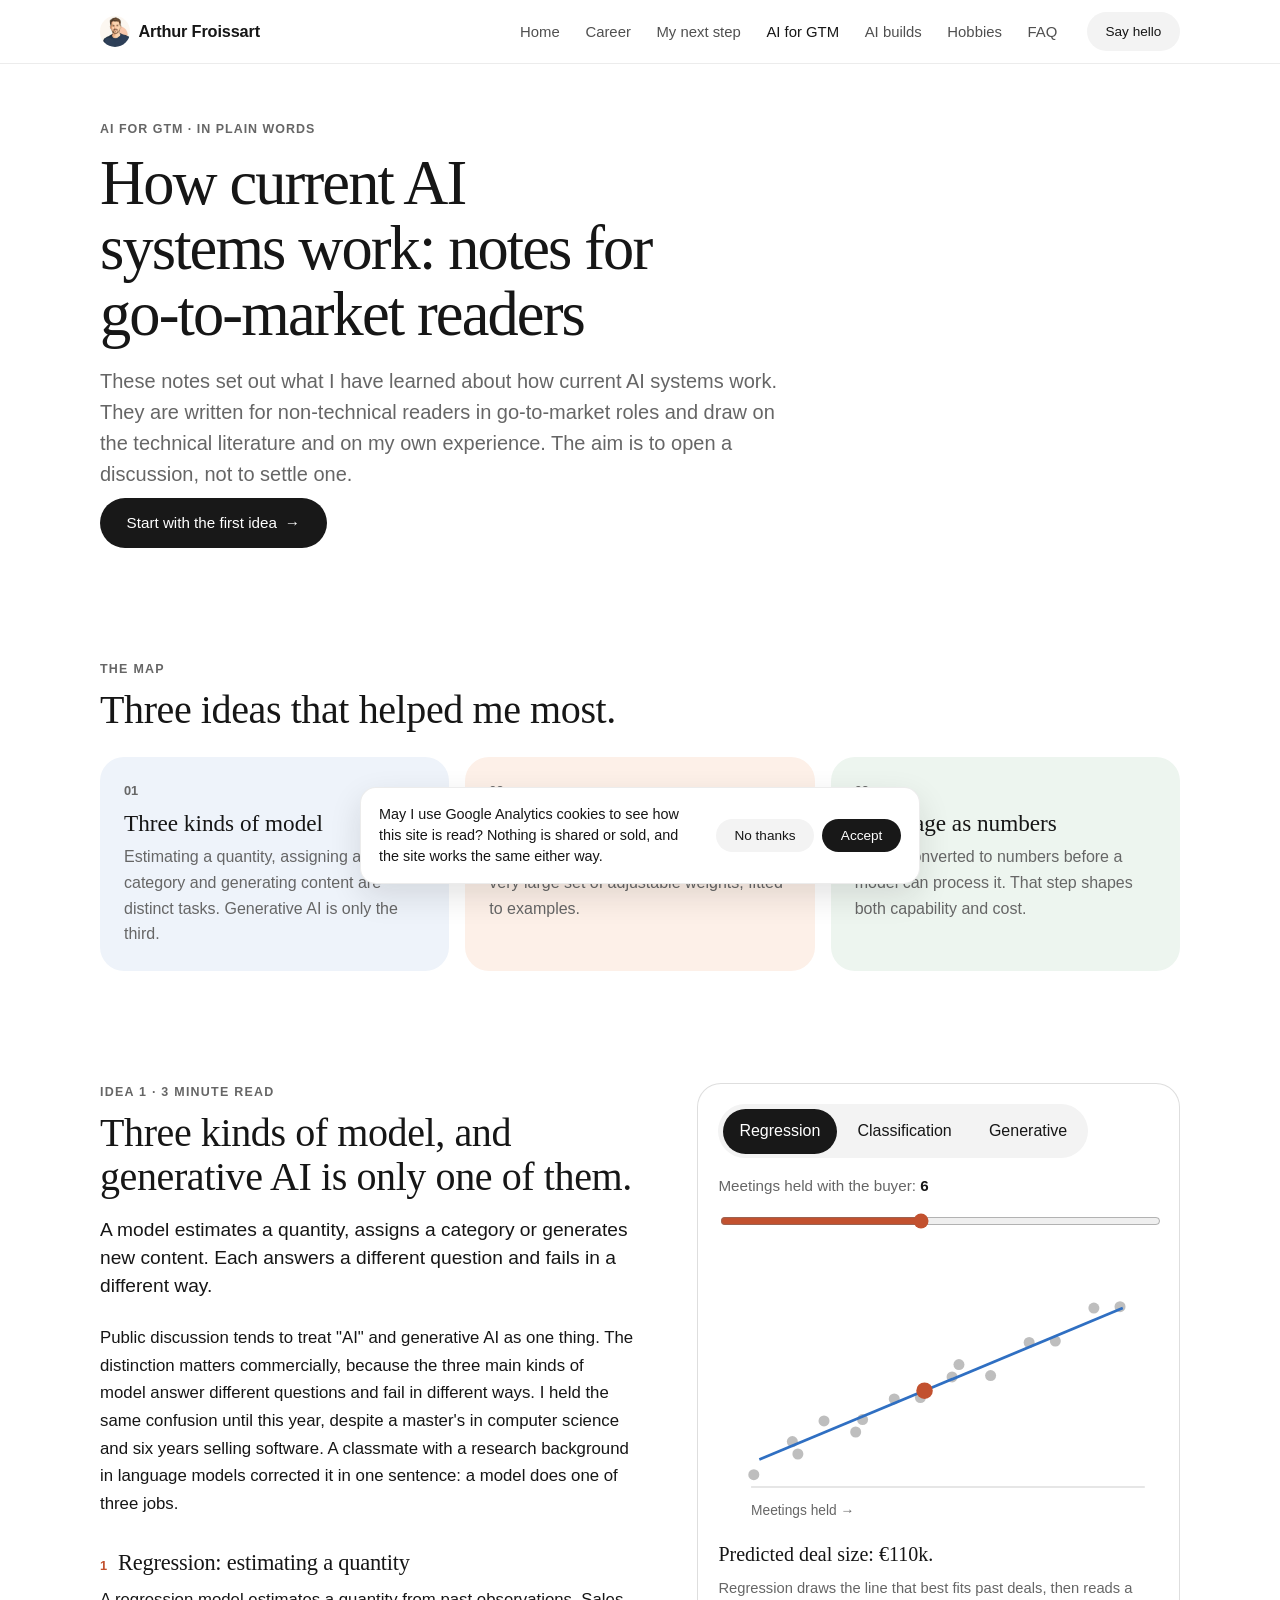
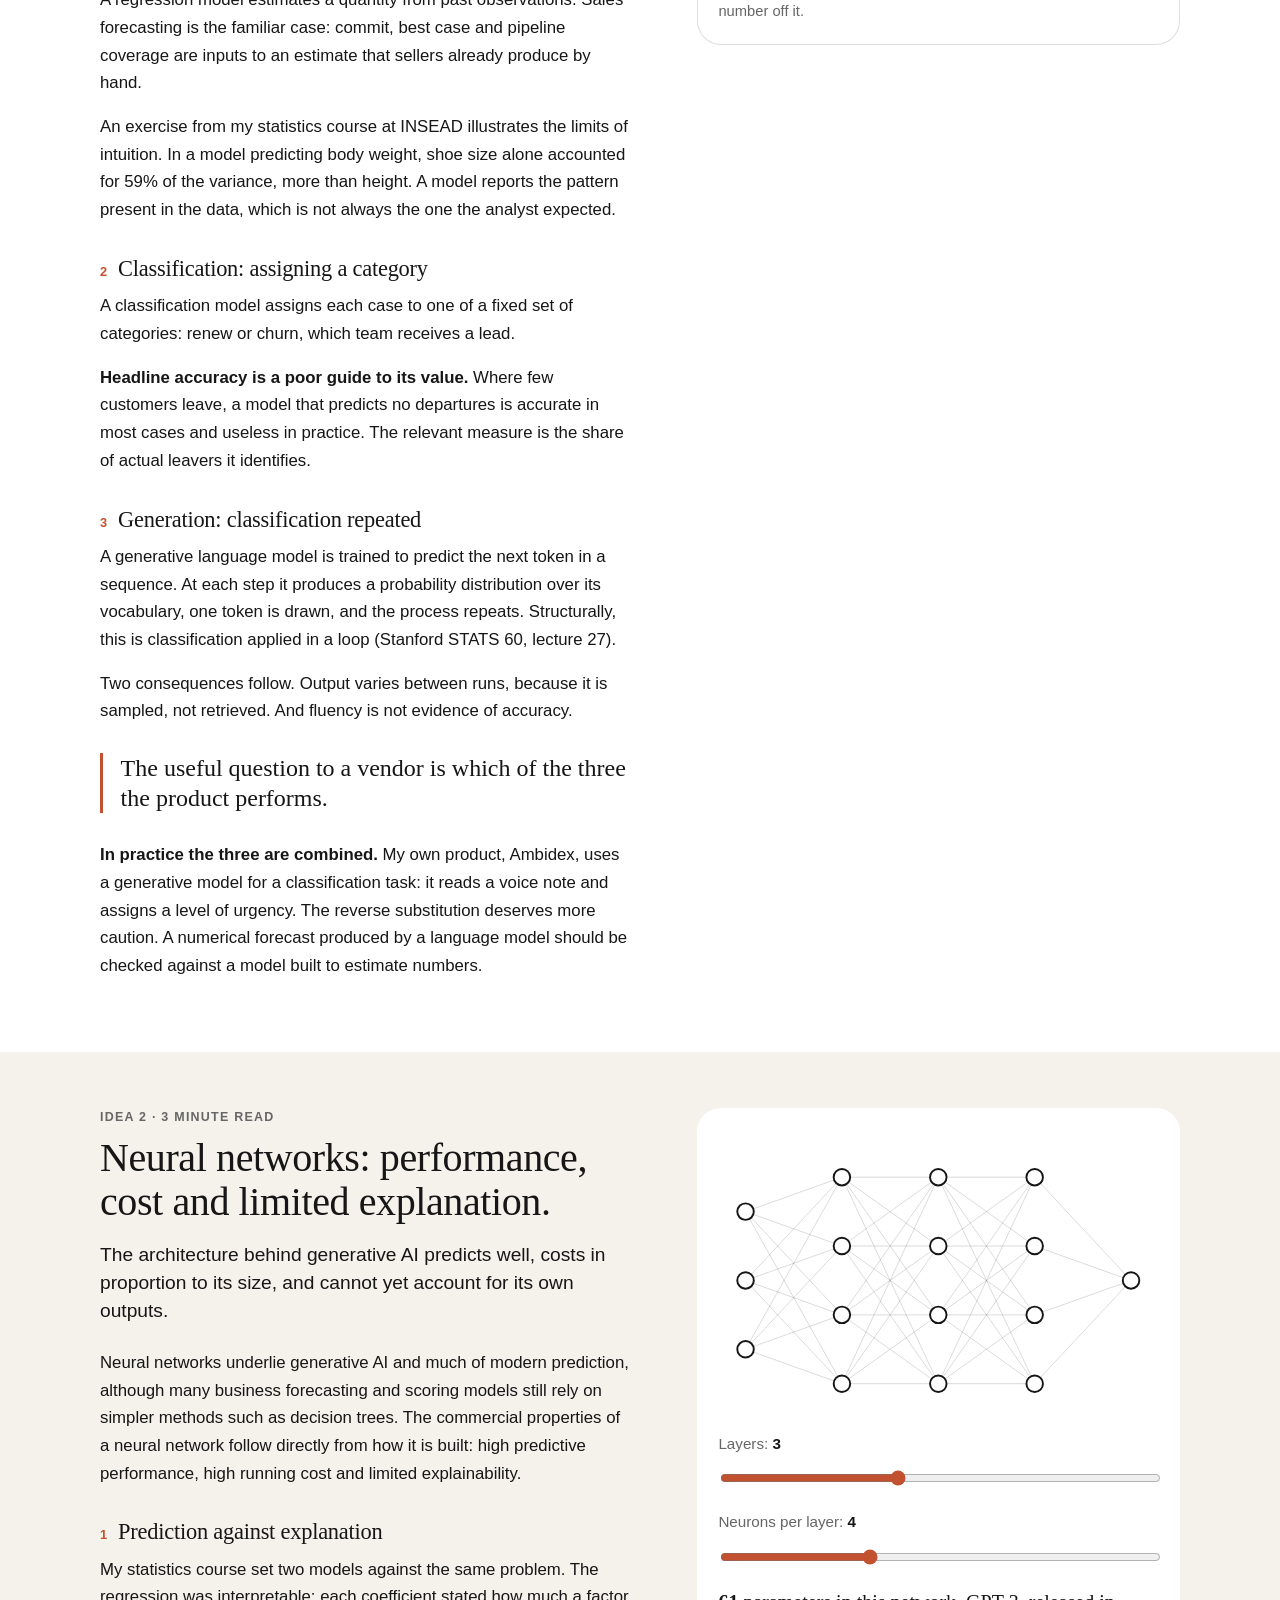
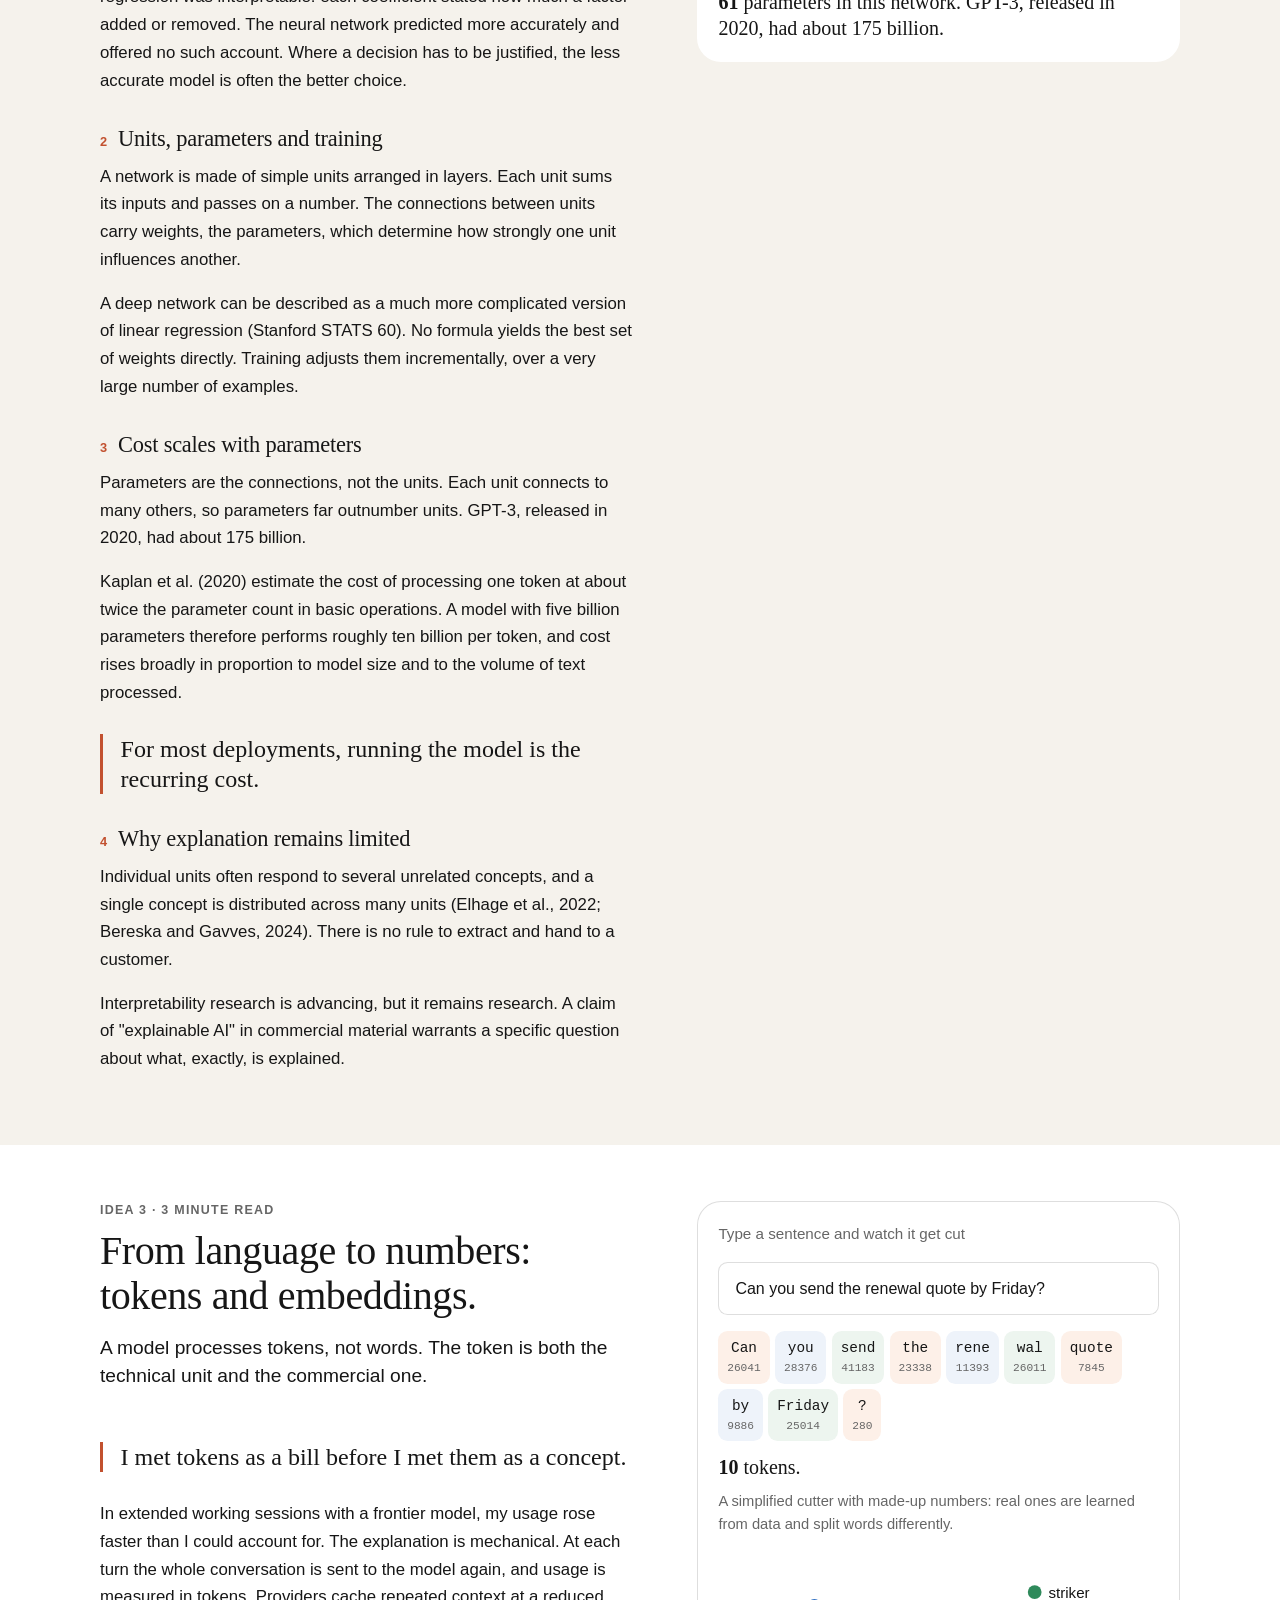
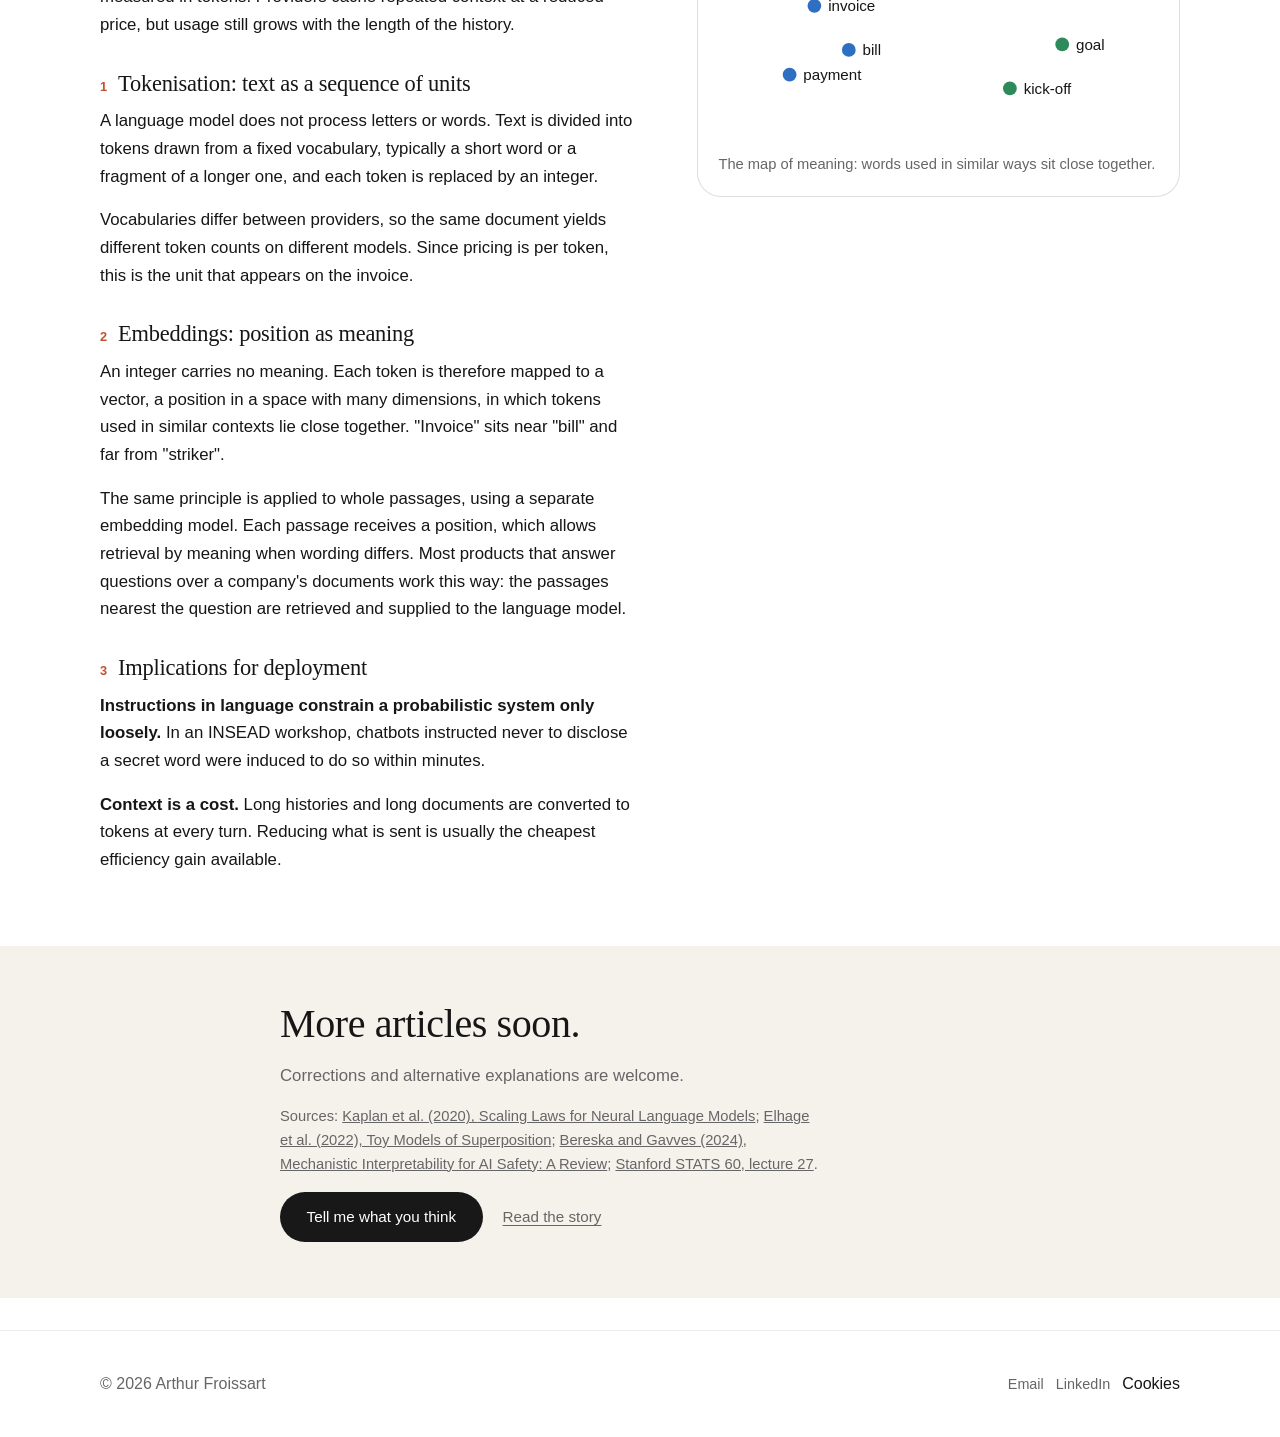
==== ai-for-gtm.html @ 195cf953 "remove Claude mentions, fix Chairman's Club and country figures Co-Authored-By: Claude Opus 5.5 <nor" ====
<!DOCTYPE html>
<html lang="en-GB">
<head>
  <meta charset="UTF-8">
  <meta name="viewport" content="width=device-width, initial-scale=1.0">
  <title>AI for GTM · Arthur Froissart</title>
  <meta name="description" content="My notes on how AI works, in plain words, for non-technical people in go-to-market.">
  <meta property="og:type" content="website">
  <meta property="og:title" content="AI for GTM · Arthur Froissart">
  <meta property="og:description" content="My notes on how AI works, in plain words, for non-technical people in go-to-market.">
  <meta property="og:image" content="https://arthurmf.com/assets/og-card.jpg">
  <meta property="og:image:width" content="1200">
  <meta property="og:image:height" content="630">
  <meta name="twitter:card" content="summary_large_image">
  <link rel="icon" href="data:image/svg+xml,%3Csvg xmlns='http://www.w3.org/2000/svg' viewBox='0 0 64 64'%3E%3Crect width='64' height='64' rx='16' fill='%23181818'/%3E%3Ctext x='32' y='42' font-family='Georgia,serif' font-size='30' fill='%23fff' text-anchor='middle'%3EA%3C/text%3E%3C/svg%3E">
  <link rel="stylesheet" href="style.css">
  <link rel="stylesheet" href="gtm.css">
  <script>document.documentElement.classList.add("js");</script>
</head>
<body>
  <a class="skip-link" href="#main">Skip to content</a>

  <header class="site-header">
    <div class="site-header__inner">
      <a class="site-header__brand" href="index.html">
        <img src="assets/illustrations/avatar.jpg" alt="">
        Arthur Froissart
      </a>

      <button class="nav-toggle" data-nav-toggle aria-expanded="false" aria-controls="site-nav">
        <span class="nav-toggle__bar"></span>
        <span class="visually-hidden">Menu</span>
      </button>

      <nav class="site-nav" id="site-nav" data-site-nav aria-label="Primary">
        <ul class="site-nav__list">
          <li><a class="site-nav__link" href="index.html">Home</a></li>
          <li><a class="site-nav__link" href="career.html">Career</a></li>
          <li><a class="site-nav__link" href="my-next-step.html">My next step</a></li>
          <li><a class="site-nav__link is-active" href="ai-for-gtm.html" aria-current="page">AI for GTM</a></li>
          <li><a class="site-nav__link" href="builds.html">AI builds</a></li>
          <li><a class="site-nav__link" href="outside.html">Hobbies</a></li>
          <li><a class="site-nav__link" href="faq.html">FAQ</a></li>
          <li><a class="btn btn--secondary btn--sm site-nav__cta" href="mailto:arthurmf.amf@gmail.com">Say hello</a></li>
        </ul>
      </nav>
    </div>
  </header>

  <main id="main" class="gtm">
    <section class="section gtm-hero">
      <div class="container">
        <span class="eyebrow">AI for GTM · in plain words</span>
        <h1 class="page-title">How current AI systems work: notes for go-to-market readers</h1>
        <p class="career-intro__lede reveal">These notes set out what I have learned about how current AI systems work. They are written for non-technical readers in go-to-market roles and draw on the technical literature and on my own experience. The aim is to open a discussion, not to settle one.</p>
        <div class="hero__cta-row">
          <a href="#models" class="btn btn--primary">Start with the first idea <span class="arrow" aria-hidden="true">→</span></a>
        </div>
      </div>
    </section>

    <section class="section">
      <div class="container">
        <p class="gtm-kicker reveal">The map</p>
        <h2 class="gtm-h2 reveal">Three ideas that helped me most.</h2>
        <div class="gtm-cards">
          <a class="gtm-card reveal" href="#models" style="--tint: var(--tint-blue)"><span class="gtm-card__n">01</span><span class="gtm-card__t">Three kinds of model</span><span class="gtm-card__d">Estimating a quantity, assigning a category and generating content are distinct tasks. Generative AI is only the third.</span></a>
          <a class="gtm-card reveal" href="#networks" style="--tint: var(--tint-peach); --d: 0.1s"><span class="gtm-card__n">02</span><span class="gtm-card__t">Neural networks</span><span class="gtm-card__d">The architecture behind generative AI: a very large set of adjustable weights, fitted to examples.</span></a>
          <a class="gtm-card reveal" href="#language" style="--tint: var(--tint-green); --d: 0.2s"><span class="gtm-card__n">03</span><span class="gtm-card__t">Language as numbers</span><span class="gtm-card__d">Text is converted to numbers before a model can process it. That step shapes both capability and cost.</span></a>
        </div>
      </div>
    </section>

    <section class="section" id="models">
      <div class="container gtm-art">
        <header class="gtm-art__head">
          <p class="gtm-kicker reveal">Idea 1 · 3 minute read</p>
          <h2 class="gtm-h2 reveal">Three kinds of model, and generative AI is only one of them.</h2>
          <p class="gtm-take reveal">A model estimates a quantity, assigns a category or generates new content. Each answers a different question and fails in a different way.</p>
        </header>
        <div class="gtm-demo reveal">
          <div class="gtm-toggle" role="tablist" aria-label="Kind of model" data-models>
            <button type="button" role="tab" aria-selected="true" data-model="num">Regression</button>
            <button type="button" role="tab" aria-selected="false" data-model="sort">Classification</button>
            <button type="button" role="tab" aria-selected="false" data-model="gen">Generative</button>
          </div>
          <label class="gtm-slider"><span>Meetings held with the buyer: <strong data-meet-out>6</strong></span><input type="range" min="1" max="12" value="6" data-meet></label>
          <svg class="gtm-chart" viewBox="0 0 320 200" role="img" aria-label="Chart of meetings held against deal outcome" data-chart></svg>
          <p class="gtm-answer" data-model-answer aria-live="polite"></p>
          <p class="gtm-p gtm-note" data-model-note aria-live="polite"></p>
        </div>
        <div class="gtm-art__body">
          <p>Public discussion tends to treat "AI" and generative AI as one thing. The distinction matters commercially, because the three main kinds of model answer different questions and fail in different ways. I held the same confusion until this year, despite a master's in computer science and six years selling software. A classmate with a research background in language models corrected it in one sentence: a model does one of three jobs.</p>
          <h3><span>1</span> Regression: estimating a quantity</h3>
          <p>A regression model estimates a quantity from past observations. Sales forecasting is the familiar case: commit, best case and pipeline coverage are inputs to an estimate that sellers already produce by hand.</p>
          <p>An exercise from my statistics course at INSEAD illustrates the limits of intuition. In a model predicting body weight, shoe size alone accounted for 59% of the variance, more than height. A model reports the pattern present in the data, which is not always the one the analyst expected.</p>
          <h3><span>2</span> Classification: assigning a category</h3>
          <p>A classification model assigns each case to one of a fixed set of categories: renew or churn, which team receives a lead.</p>
          <p><strong>Headline accuracy is a poor guide to its value.</strong> Where few customers leave, a model that predicts no departures is accurate in most cases and useless in practice. The relevant measure is the share of actual leavers it identifies.</p>
          <h3><span>3</span> Generation: classification repeated</h3>
          <p>A generative language model is trained to predict the next token in a sequence. At each step it produces a probability distribution over its vocabulary, one token is drawn, and the process repeats. Structurally, this is classification applied in a loop (Stanford STATS 60, lecture 27).</p>
          <p>Two consequences follow. Output varies between runs, because it is sampled, not retrieved. And fluency is not evidence of accuracy.</p>
          <blockquote class="gtm-pull">The useful question to a vendor is which of the three the product performs.</blockquote>
          <p><strong>In practice the three are combined.</strong> My own product, Ambidex, uses a generative model for a classification task: it reads a voice note and assigns a level of urgency. The reverse substitution deserves more caution. A numerical forecast produced by a language model should be checked against a model built to estimate numbers.</p>
        </div>
      </div>
    </section>

    <section class="section gtm-band" id="networks">
      <div class="container gtm-art">
        <header class="gtm-art__head">
          <p class="gtm-kicker reveal">Idea 2 · 3 minute read</p>
          <h2 class="gtm-h2 reveal">Neural networks: performance, cost and limited explanation.</h2>
          <p class="gtm-take reveal">The architecture behind generative AI predicts well, costs in proportion to its size, and cannot yet account for its own outputs.</p>
        </header>
        <div class="gtm-demo reveal">
          <svg class="gtm-chart" viewBox="0 0 320 220" role="img" aria-label="Diagram of a small neural network" data-net></svg>
          <label class="gtm-slider"><span>Layers: <strong data-layers-out>3</strong></span><input type="range" min="1" max="6" value="3" data-layers></label>
          <label class="gtm-slider"><span>Neurons per layer: <strong data-width-out>4</strong></span><input type="range" min="2" max="8" value="4" data-width></label>
          <p class="gtm-answer"><strong data-params>0</strong> parameters in this network. <span data-params-scale></span></p>
        </div>
        <div class="gtm-art__body">
          <p>Neural networks underlie generative AI and much of modern prediction, although many business forecasting and scoring models still rely on simpler methods such as decision trees. The commercial properties of a neural network follow directly from how it is built: high predictive performance, high running cost and limited explainability.</p>
          <h3><span>1</span> Prediction against explanation</h3>
          <p>My statistics course set two models against the same problem. The regression was interpretable: each coefficient stated how much a factor added or removed. The neural network predicted more accurately and offered no such account. Where a decision has to be justified, the less accurate model is often the better choice.</p>
          <h3><span>2</span> Units, parameters and training</h3>
          <p>A network is made of simple units arranged in layers. Each unit sums its inputs and passes on a number. The connections between units carry weights, the parameters, which determine how strongly one unit influences another.</p>
          <p>A deep network can be described as a much more complicated version of linear regression (Stanford STATS 60). No formula yields the best set of weights directly. Training adjusts them incrementally, over a very large number of examples.</p>
          <h3><span>3</span> Cost scales with parameters</h3>
          <p>Parameters are the connections, not the units. Each unit connects to many others, so parameters far outnumber units. GPT-3, released in 2020, had about 175 billion.</p>
          <p>Kaplan et al. (2020) estimate the cost of processing one token at about twice the parameter count in basic operations. A model with five billion parameters therefore performs roughly ten billion per token, and cost rises broadly in proportion to model size and to the volume of text processed.</p>
          <blockquote class="gtm-pull">For most deployments, running the model is the recurring cost.</blockquote>
          <h3><span>4</span> Why explanation remains limited</h3>
          <p>Individual units often respond to several unrelated concepts, and a single concept is distributed across many units (Elhage et al., 2022; Bereska and Gavves, 2024). There is no rule to extract and hand to a customer.</p>
          <p>Interpretability research is advancing, but it remains research. A claim of "explainable AI" in commercial material warrants a specific question about what, exactly, is explained.</p>
        </div>
      </div>
    </section>

    <section class="section" id="language">
      <div class="container gtm-art">
        <header class="gtm-art__head">
          <p class="gtm-kicker reveal">Idea 3 · 3 minute read</p>
          <h2 class="gtm-h2 reveal">From language to numbers: tokens and embeddings.</h2>
          <p class="gtm-take reveal">A model processes tokens, not words. The token is both the technical unit and the commercial one.</p>
        </header>
        <div class="gtm-demo reveal">
          <label class="gtm-field"><span class="gtm-slider">Type a sentence and watch it get cut</span><input type="text" value="Can you send the renewal quote by Friday?" maxlength="80" data-text></label>
          <ul class="gtm-tokens" data-tokens aria-live="polite"></ul>
          <p class="gtm-answer"><strong data-token-count>0</strong> tokens.</p>
          <p class="gtm-p gtm-note">A simplified cutter with made-up numbers: real ones are learned from data and split words differently.</p>
          <svg class="gtm-chart gtm-chart--map" viewBox="0 0 320 150" role="img" aria-label="Map where invoice, bill and payment sit together, and kick-off, striker and goal sit together">
            <g class="gtm-map-a"><circle cx="70" cy="50" r="5"/><text x="80" y="54">invoice</text><circle cx="95" cy="82" r="5"/><text x="105" y="86">bill</text><circle cx="52" cy="100" r="5"/><text x="62" y="104">payment</text></g>
            <g class="gtm-map-b"><circle cx="230" cy="40" r="5"/><text x="240" y="44">striker</text><circle cx="250" cy="78" r="5"/><text x="260" y="82">goal</text><circle cx="212" cy="110" r="5"/><text x="222" y="114">kick-off</text></g>
          </svg>
          <p class="gtm-p gtm-note">The map of meaning: words used in similar ways sit close together.</p>
        </div>
        <div class="gtm-art__body">
          <blockquote class="gtm-pull">I met tokens as a bill before I met them as a concept.</blockquote>
          <p>In extended working sessions with a frontier model, my usage rose faster than I could account for. The explanation is mechanical. At each turn the whole conversation is sent to the model again, and usage is measured in tokens. Providers cache repeated context at a reduced price, but usage still grows with the length of the history.</p>
          <h3><span>1</span> Tokenisation: text as a sequence of units</h3>
          <p>A language model does not process letters or words. Text is divided into tokens drawn from a fixed vocabulary, typically a short word or a fragment of a longer one, and each token is replaced by an integer.</p>
          <p>Vocabularies differ between providers, so the same document yields different token counts on different models. Since pricing is per token, this is the unit that appears on the invoice.</p>
          <h3><span>2</span> Embeddings: position as meaning</h3>
          <p>An integer carries no meaning. Each token is therefore mapped to a vector, a position in a space with many dimensions, in which tokens used in similar contexts lie close together. "Invoice" sits near "bill" and far from "striker".</p>
          <p>The same principle is applied to whole passages, using a separate embedding model. Each passage receives a position, which allows retrieval by meaning when wording differs. Most products that answer questions over a company's documents work this way: the passages nearest the question are retrieved and supplied to the language model.</p>
          <h3><span>3</span> Implications for deployment</h3>
          <p><strong>Instructions in language constrain a probabilistic system only loosely.</strong> In an INSEAD workshop, chatbots instructed never to disclose a secret word were induced to do so within minutes.</p>
          <p><strong>Context is a cost.</strong> Long histories and long documents are converted to tokens at every turn. Reducing what is sent is usually the cheapest efficiency gain available.</p>
        </div>
      </div>
    </section>

    <section class="section gtm-band">
      <div class="container gtm-narrow">
        <h2 class="gtm-h2 reveal">More articles soon.</h2>
        <p class="gtm-p reveal">Corrections and alternative explanations are welcome.</p>
        <p class="gtm-p gtm-note reveal">Sources: <a href="https://arxiv.org/abs/2001.08361">Kaplan et al. (2020), Scaling Laws for Neural Language Models</a>; <a href="https://arxiv.org/abs/2209.10652">Elhage et al. (2022), Toy Models of Superposition</a>; <a href="https://arxiv.org/abs/2404.14082">Bereska and Gavves (2024), Mechanistic Interpretability for AI Safety: A Review</a>; <a href="https://web.stanford.edu/class/archive/stats/stats60/stats60.1266/lectures/27-lecture-textgen.html">Stanford STATS 60, lecture 27</a>.</p>
        <div class="hero__cta-row">
          <a href="mailto:arthurmf.amf@gmail.com" class="btn btn--primary">Tell me what you think</a>
          <a href="career.html" class="link-secondary">Read the story</a>
        </div>
      </div>
    </section>
  </main>

  <footer class="site-footer">
    <div class="container site-footer__inner">
      <span class="text-muted">&copy; 2026 Arthur Froissart</span>
      <nav class="cluster" aria-label="Contact">
        <a href="mailto:arthurmf.amf@gmail.com">Email</a>
        <a href="https://www.linkedin.com/in/arthurmf/" target="_blank" rel="noopener">LinkedIn</a>
      </nav>
    </div>
  </footer>

  <script src="script.js"></script>
  <script src="gtm.js"></script>
</body>
</html>
---- style.css ----
/* ==========================================================================
   Arthur Froissart — personal site
   Shared stylesheet (tokens + layout + components)
   ========================================================================== */

:root {
  /* Colour */
  --color-bg: #ffffff;
  --color-surface: rgb(243, 243, 243);
  --color-surface-strong: rgb(235, 235, 235);
  --color-text: rgb(22, 22, 22);
  --color-muted: rgb(102, 102, 102);
  --color-border: rgba(22, 22, 22, 0.08);
  --color-border-strong: rgba(22, 22, 22, 0.14);

  --color-primary-bg: rgb(24, 24, 24);
  --color-primary-text: #ffffff;

  --gradient-peach: linear-gradient(135deg, #ffe9df 0%, #ffe1ea 55%, #fff4ee 100%);

  --color-accent: #c2512f;
  --color-accent-soft: #f3d9cf;
  --tint-blue: #eef3fa;
  --tint-green: #edf5ef;
  --tint-peach: #fdf0e8;
  --tint-sand: #f5f2ec;

  --ease-out: cubic-bezier(0.22, 1, 0.36, 1);

  /* Type */
  --font-sans: -apple-system, BlinkMacSystemFont, "Segoe UI", Roboto, "Helvetica Neue", sans-serif;
  --font-display: ui-serif, "New York", "Iowan Old Style", "Palatino Linotype", Georgia, serif;

  /* Shape */
  --radius-pill: 9999px;
  --radius-lg: 1.5rem;
  --radius-md: 1rem;
  --radius-sm: 0.6rem;

  /* Layout */
  --container-width: 1120px;
  --prose-width: 680px;
  --header-height: 64px;

  /* Shadow */
  --shadow-card: 0 1px 2px rgba(22, 22, 22, 0.04), 0 1px 1px rgba(22, 22, 22, 0.03);
}

/* --------------------------------------------------------------------------
   Reset
   -------------------------------------------------------------------------- */

* {
  box-sizing: border-box;
}

html,
body {
  margin: 0;
  padding: 0;
}

html {
  /* Hard guarantee against the 375px horizontal-scroll failure mode */
  overflow-x: hidden;
  -webkit-text-size-adjust: 100%;
}

body {
  min-height: 100vh;
  width: 100%;
  background: var(--color-bg);
  color: var(--color-text);
  font-family: var(--font-sans);
  font-size: 16px;
  line-height: 1.6;
  -webkit-font-smoothing: antialiased;
}

img,
svg {
  max-width: 100%;
  height: auto;
  display: block;
}

a {
  color: inherit;
}

button {
  font-family: inherit;
}

ul,
ol {
  margin: 0;
  padding: 0;
}

/* --------------------------------------------------------------------------
   Typography
   -------------------------------------------------------------------------- */

h1,
h2,
h3,
h4 {
  font-family: var(--font-sans);
  color: var(--color-text);
  margin: 0;
}

h1 {
  font-size: clamp(2.1rem, 1.3rem + 3.2vw, 3rem);
  font-weight: 450;
  letter-spacing: -0.045em;
  line-height: 1.12;
}

h2 {
  font-size: clamp(1.6rem, 1.2rem + 1.6vw, 2.15rem);
  font-weight: 450;
  letter-spacing: -0.03em;
  line-height: 1.2;
}

h3 {
  font-size: 1.2rem;
  font-weight: 600;
  letter-spacing: -0.01em;
  line-height: 1.35;
}

h4 {
  font-size: 1rem;
  font-weight: 600;
}

p {
  margin: 0;
  color: var(--color-text);
}

.lede {
  font-size: 1.1rem;
  line-height: 1.65;
  color: var(--color-text);
}

.text-muted {
  color: var(--color-muted);
}

.eyebrow {
  display: block;
  font-size: 0.78rem;
  font-weight: 600;
  letter-spacing: 0.08em;
  text-transform: uppercase;
  color: var(--color-muted);
  margin-bottom: 0.6rem;
}

.visually-hidden {
  position: absolute;
  width: 1px;
  height: 1px;
  overflow: hidden;
  clip: rect(0 0 0 0);
  white-space: nowrap;
}

/* --------------------------------------------------------------------------
   Layout primitives
   -------------------------------------------------------------------------- */

.container {
  width: 100%;
  max-width: var(--container-width);
  margin: 0 auto;
  padding: 0 1.25rem;
}

.prose {
  max-width: var(--prose-width);
}

.prose > * + * {
  margin-top: 1.1rem;
}

.section {
  padding: 3.5rem 0;
}

.section--tight {
  padding: 2rem 0;
}

.section--wash {
  background: var(--gradient-peach);
  border-radius: var(--radius-lg);
  padding: 2.75rem 1.5rem;
}

.stack {
  display: flex;
  flex-direction: column;
  gap: 1rem;
}

.stack--lg {
  gap: 1.75rem;
}

.stack--sm {
  gap: 0.6rem;
}

.cluster {
  display: flex;
  flex-wrap: wrap;
  align-items: center;
  gap: 0.75rem;
}

.grid-cards {
  display: grid;
  grid-template-columns: 1fr;
  gap: 1.25rem;
}

@media (min-width: 640px) {
  .grid-cards {
    grid-template-columns: repeat(2, 1fr);
  }
}

@media (min-width: 960px) {
  .grid-cards {
    grid-template-columns: repeat(3, 1fr);
  }
}

hr.divider {
  border: none;
  border-top: 1px solid var(--color-border);
  margin: 2.5rem 0;
}

/* --------------------------------------------------------------------------
   Buttons / pills
   -------------------------------------------------------------------------- */

.btn {
  display: inline-flex;
  align-items: center;
  justify-content: center;
  gap: 0.5rem;
  padding: 0.75rem 1.6rem;
  border-radius: var(--radius-pill);
  border: 1px solid transparent;
  font-size: 0.95rem;
  font-weight: 500;
  text-decoration: none;
  cursor: pointer;
  transition: transform 0.15s ease, opacity 0.15s ease, background-color 0.15s ease,
    color 0.15s ease, box-shadow 0.15s ease;
  white-space: nowrap;
}

.btn:hover {
  transform: translateY(-1px);
}

.btn:active {
  transform: translateY(0);
}

.btn--primary {
  background: var(--color-primary-bg);
  color: var(--color-primary-text);
}

.btn--primary:hover {
  opacity: 0.88;
}

.btn--secondary {
  background: var(--color-surface);
  color: var(--color-text);
}

.btn--secondary:hover {
  background: var(--color-surface-strong);
}

.btn--sm {
  padding: 0.5rem 1.1rem;
  font-size: 0.85rem;
}

.link-secondary {
  color: var(--color-muted);
  text-decoration: underline;
  text-underline-offset: 3px;
  font-size: 0.95rem;
}

.link-secondary:hover {
  color: var(--color-text);
}

/* Focus visibility (accessibility, not in brand ref but required for craft) */
a:focus-visible,
button:focus-visible,
.btn:focus-visible {
  outline: 2px solid var(--color-primary-bg);
  outline-offset: 3px;
  border-radius: var(--radius-sm);
}

/* --------------------------------------------------------------------------
   Top navigation
   -------------------------------------------------------------------------- */

.site-header {
  position: sticky;
  top: 0;
  z-index: 50;
  background: rgba(255, 255, 255, 0.92);
  -webkit-backdrop-filter: saturate(180%) blur(10px);
  backdrop-filter: saturate(180%) blur(10px);
  border-bottom: 1px solid var(--color-border);
  height: var(--header-height);
}

.site-header__inner {
  max-width: var(--container-width);
  margin: 0 auto;
  height: 100%;
  padding: 0 1.25rem;
  display: flex;
  align-items: center;
  justify-content: space-between;
  gap: 1rem;
}

.site-header__brand {
  display: inline-flex;
  align-items: center;
  gap: 0.5rem;
  font-weight: 600;
  font-size: 1.02rem;
  letter-spacing: -0.01em;
  color: var(--color-text);
  text-decoration: none;
}

.site-header__brand img,
.site-header__brand .brand-mark {
  width: 1.9rem;
  height: 1.9rem;
  border-radius: 50%;
  object-fit: cover;
}

.nav-toggle {
  display: none;
  align-items: center;
  justify-content: center;
  width: 2.25rem;
  height: 2.25rem;
  border: none;
  background: transparent;
  cursor: pointer;
  padding: 0;
}

.nav-toggle__bar,
.nav-toggle__bar::before,
.nav-toggle__bar::after {
  content: "";
  display: block;
  width: 1.3rem;
  height: 2px;
  background: var(--color-text);
  position: relative;
  transition: transform 0.2s ease, opacity 0.2s ease;
}

.nav-toggle__bar::before {
  position: absolute;
  top: -6px;
}

.nav-toggle__bar::after {
  position: absolute;
  top: 6px;
}

.site-nav__list {
  display: flex;
  align-items: center;
  gap: 1.6rem;
  list-style: none;
}

.site-nav__link {
  font-size: 0.93rem;
  font-weight: 500;
  color: var(--color-text);
  text-decoration: none;
  opacity: 0.75;
  transition: opacity 0.15s ease;
}

.site-nav__link:hover {
  opacity: 1;
}

.site-nav__link.is-active {
  opacity: 1;
}

.site-nav__cta {
  margin-left: 0.25rem;
}

@media (max-width: 719px) {
  .nav-toggle {
    display: inline-flex;
  }

  .site-nav {
    position: absolute;
    top: var(--header-height);
    left: 0;
    right: 0;
    background: #ffffff;
    border-bottom: 1px solid var(--color-border);
    box-shadow: 0 10px 24px rgba(22, 22, 22, 0.06);
    max-height: 0;
    overflow: hidden;
    transition: max-height 0.25s ease;
  }

  .site-nav.is-open {
    max-height: 70vh;
    overflow-y: auto;
  }

  .site-nav__list {
    flex-direction: column;
    align-items: flex-start;
    gap: 0;
    padding: 0.5rem 1.25rem 1.25rem;
  }

  .site-nav__list li {
    width: 100%;
  }

  .site-nav__link {
    display: block;
    padding: 0.75rem 0;
    width: 100%;
  }

  .site-nav__cta {
    margin-left: 0;
    margin-top: 0.5rem;
    display: inline-flex;
  }

  .nav-toggle[aria-expanded="true"] .nav-toggle__bar {
    transform: rotate(45deg);
  }

  .nav-toggle[aria-expanded="true"] .nav-toggle__bar::before {
    opacity: 0;
  }

  .nav-toggle[aria-expanded="true"] .nav-toggle__bar::after {
    transform: rotate(-90deg) translate(0);
    top: 0;
  }
}

@media (min-width: 720px) {
  .site-nav {
    display: block !important;
    max-height: none !important;
    position: static;
    background: transparent;
    border: none;
    box-shadow: none;
  }

  .site-nav__list {
    flex-direction: row;
  }
}

/* --------------------------------------------------------------------------
   Sticky sub-nav (career table of contents)
   -------------------------------------------------------------------------- */

.subnav {
  position: sticky;
  top: var(--header-height);
  z-index: 40;
  background: #ffffff;
  border-bottom: 1px solid var(--color-border);
  padding: 0.85rem 0;
}

.subnav__scroll {
  max-width: var(--container-width);
  margin: 0 auto;
  padding: 0 1.25rem;
  overflow-x: auto;
  -webkit-overflow-scrolling: touch;
  scrollbar-width: thin;
  /* Fade both edges so an overflowing row reads as scrollable, not clipped. */
  mask-image: linear-gradient(to right, transparent, black 24px, black calc(100% - 24px), transparent);
  -webkit-mask-image: linear-gradient(to right, transparent, black 24px, black calc(100% - 24px), transparent);
}

.subnav__list {
  display: flex;
  gap: 0.5rem;
  list-style: none;
  width: max-content;
}

.subnav__link {
  display: inline-flex;
  align-items: center;
  gap: 0.45rem;
  padding: 0.45rem 1rem;
  border-radius: var(--radius-pill);
  background: var(--color-surface);
  color: var(--color-muted);
  font-size: 0.82rem;
  font-weight: 500;
  text-decoration: none;
  white-space: nowrap;
  transition: background-color 0.15s ease, color 0.15s ease;
}

.subnav__link:hover {
  color: var(--color-text);
  background: var(--color-surface-strong);
}

.subnav__link.is-active {
  background: var(--color-primary-bg);
  color: var(--color-primary-text);
}

.subnav__dot {
  width: 0.4rem;
  height: 0.4rem;
  border-radius: 50%;
  display: inline-block;
  border: 1.5px solid currentColor;
  flex-shrink: 0;
}

.subnav__link.is-active .subnav__dot {
  background: currentColor;
}

.subnav__index {
  font-size: 0.68rem;
  opacity: 0.8;
}

/* Scroll progress through the chapters, driven by --progress from script.js */
.subnav__progress {
  position: absolute;
  left: 0;
  right: 0;
  bottom: -1px;
  height: 2px;
  background: var(--color-accent);
  transform: scaleX(var(--progress, 0));
  transform-origin: left center;
}

/* --------------------------------------------------------------------------
   Hero (home)
   -------------------------------------------------------------------------- */

.hero {
  padding: 3rem 0 2.5rem;
  display: grid;
  grid-template-columns: minmax(0, 1fr);
  gap: 2rem;
  align-items: center;
}

.hero__photo {
  order: -1;
  margin: 0;
  width: 100%;
  max-width: 15rem;
  aspect-ratio: 4 / 5;
  border-radius: 1.5rem;
  overflow: hidden;
  background: var(--color-border);
}

.hero__photo img {
  width: 100%;
  height: 100%;
  object-fit: cover;
  display: block;
  transition: transform 1.1s cubic-bezier(0.22, 1, 0.36, 1);
}

.hero__photo:hover img {
  transform: scale(1.04);
}

@media (min-width: 900px) {
  .hero {
    grid-template-columns: minmax(0, 1.35fr) minmax(0, 0.65fr);
    gap: 4rem;
  }

  .hero__photo {
    order: 0;
    max-width: none;
    justify-self: end;
  }
}

@media (prefers-reduced-motion: reduce) {
  .hero__photo img {
    transition: none;
  }
}

.hero__cta-row {
  display: flex;
  align-items: center;
  gap: 1.25rem;
  flex-wrap: wrap;
  margin-top: 0.5rem;
}

/* --------------------------------------------------------------------------
   Footer
   -------------------------------------------------------------------------- */

.site-footer {
  border-top: 1px solid var(--color-border);
  padding: 2.5rem 0;
  margin-top: 2rem;
}

.site-footer__inner {
  display: flex;
  flex-wrap: wrap;
  align-items: center;
  justify-content: space-between;
  gap: 1rem;
}

.site-footer a {
  color: var(--color-muted);
  text-decoration: none;
  font-size: 0.9rem;
}

.site-footer a:hover {
  color: var(--color-text);
}

/* --------------------------------------------------------------------------
   Closing mission line (home)
   -------------------------------------------------------------------------- */

.mission-line {
  font-size: 1.3rem;
  font-weight: 450;
  letter-spacing: -0.015em;
  line-height: 1.4;
  color: var(--color-text);
}

/* --------------------------------------------------------------------------
   Mobile-first safety net
   -------------------------------------------------------------------------- */

@media (max-width: 480px) {
  .section {
    padding: 2.25rem 0;
  }

  .hero__cta-row {
    flex-direction: column;
    align-items: flex-start;
  }

  .site-footer__inner {
    flex-direction: column;
    align-items: flex-start;
  }
}

/* --------------------------------------------------------------------------
   Skip link
   -------------------------------------------------------------------------- */

.skip-link {
  position: absolute;
  left: 1rem;
  top: -4rem;
  z-index: 100;
  padding: 0.6rem 1rem;
  border-radius: var(--radius-sm);
  background: var(--color-primary-bg);
  color: var(--color-primary-text);
  font-size: 0.9rem;
  text-decoration: none;
}

.skip-link:focus {
  top: 0.75rem;
}

/* --------------------------------------------------------------------------
   Motion baseline: page-in, scroll reveal. Content stays visible without JS.
   -------------------------------------------------------------------------- */

@keyframes page-in {
  from {
    opacity: 0;
    transform: translateY(10px);
  }
  to {
    opacity: 1;
    transform: none;
  }
}

main {
  animation: page-in 0.5s ease-out both;
}

.js .reveal {
  opacity: 0;
  transform: translateY(26px);
  transition: opacity 0.8s var(--ease-out), transform 1s var(--ease-out);
  transition-delay: var(--d, 0s);
}

.js .reveal.is-seen {
  opacity: 1;
  transform: none;
}

.arrow {
  display: inline-block;
  transition: transform 0.3s var(--ease-out);
}

a:hover > .arrow,
.btn:hover > .arrow,
a:hover .preview-card__title .arrow {
  transform: translateX(4px);
}

/* --------------------------------------------------------------------------
   Home: illustrated preview cards
   -------------------------------------------------------------------------- */

.preview-grid {
  display: grid;
  grid-template-columns: minmax(0, 1fr);
  gap: 1rem;
}

@media (min-width: 760px) {
  .preview-grid {
    grid-template-columns: repeat(3, minmax(0, 1fr));
  }
}

.preview-card {
  display: flex;
  flex-direction: column;
  border-radius: var(--radius-lg);
  background: var(--color-surface);
  text-decoration: none;
  color: var(--color-text);
  overflow: hidden;
  transition: transform 0.4s var(--ease-out), box-shadow 0.4s var(--ease-out);
}

.preview-card:hover {
  transform: translateY(-4px);
  box-shadow: 0 18px 40px rgba(22, 22, 22, 0.08);
}

.preview-card__art {
  aspect-ratio: 16 / 10;
  display: grid;
  place-items: center;
  background: var(--tint, var(--tint-sand));
}

.preview-card__art svg {
  width: 62%;
  height: auto;
  overflow: visible;
  transition: transform 0.6s var(--ease-out);
}

.preview-card:hover .preview-card__art svg {
  transform: scale(1.08);
}

.preview-card__body {
  display: flex;
  flex-direction: column;
  gap: 0.4rem;
  padding: 1.25rem 1.4rem 1.5rem;
}

.preview-card__title {
  display: flex;
  align-items: center;
  justify-content: space-between;
  font-size: 1.05rem;
  font-weight: 600;
}

.preview-card__teaser {
  font-size: 0.92rem;
  color: var(--color-muted);
  line-height: 1.5;
}

/* Small drawn details inside the card art come alive on hover */
.art-stroke {
  fill: none;
  stroke: var(--color-text);
  stroke-width: 2.5;
  stroke-linecap: round;
  stroke-linejoin: round;
}

.art-fill {
  fill: var(--color-text);
}

.art-accent {
  fill: var(--color-accent);
}

.art-accent-stroke {
  fill: none;
  stroke: var(--color-accent);
  stroke-width: 2.5;
  stroke-linecap: round;
  stroke-linejoin: round;
}

.art-paper {
  fill: #ffffff;
  stroke: var(--color-text);
  stroke-width: 2.5;
  stroke-linejoin: round;
}

/* --------------------------------------------------------------------------
   Home: "The short version" label / description rows
   -------------------------------------------------------------------------- */

.short-version {
  display: grid;
  grid-template-columns: minmax(0, 1fr);
  gap: 1.5rem;
}

@media (min-width: 900px) {
  .short-version {
    grid-template-columns: minmax(0, 0.32fr) minmax(0, 1fr);
    gap: 3rem;
  }
}

.short-version__title {
  font-family: var(--font-display);
  font-size: clamp(1.9rem, 1.4rem + 2vw, 2.6rem);
  font-weight: 400;
  letter-spacing: -0.02em;
  line-height: 1.1;
}

.fact-rows {
  list-style: none;
  border-top: 1px solid var(--color-border-strong);
}

.fact-row {
  display: grid;
  grid-template-columns: minmax(0, 1fr);
  gap: 0.25rem;
  padding: 1.1rem 0;
  border-bottom: 1px solid var(--color-border-strong);
}

@media (min-width: 640px) {
  .fact-row {
    grid-template-columns: 9.5rem minmax(0, 1fr);
    gap: 1.5rem;
    align-items: baseline;
  }
}

.fact-row__label {
  font-size: 0.78rem;
  font-weight: 600;
  letter-spacing: 0.08em;
  text-transform: uppercase;
  color: var(--color-muted);
}

.fact-row__text {
  font-size: 1.05rem;
  line-height: 1.5;
}

.fact-row__text a {
  text-underline-offset: 3px;
}

/* --------------------------------------------------------------------------
   Career: story chapters (interlude, then a panel with copy and an exhibit)
   -------------------------------------------------------------------------- */

.career-intro h1 {
  font-family: var(--font-display);
  font-weight: 400;
  font-size: clamp(2.4rem, 1.4rem + 4.4vw, 4.25rem);
  letter-spacing: -0.03em;
  line-height: 1.04;
  max-width: 16ch;
}

.chapter {
  scroll-margin-top: calc(var(--header-height) + 3.5rem);
}

.interlude {
  padding: clamp(4rem, 12vw, 8.5rem) 0 clamp(2rem, 6vw, 3.5rem);
}

.interlude__kicker {
  display: flex;
  align-items: center;
  gap: 0.75rem;
  font-size: 0.78rem;
  font-weight: 600;
  letter-spacing: 0.08em;
  text-transform: uppercase;
  color: var(--color-muted);
  margin-bottom: 1.25rem;
}

.interlude__kicker::before {
  content: "";
  width: 2rem;
  height: 1px;
  background: currentColor;
}

.interlude__line {
  font-family: var(--font-display);
  font-weight: 400;
  font-size: clamp(2.6rem, 1.2rem + 6.6vw, 5.5rem);
  letter-spacing: -0.035em;
  line-height: 1;
  max-width: 14ch;
}

.interlude__line em {
  font-style: italic;
  color: var(--color-accent);
}

.panel {
  background: var(--tint, var(--color-surface));
  border-radius: 2rem;
  padding: clamp(1.4rem, 4vw, 3rem);
  display: grid;
  grid-template-columns: minmax(0, 1fr);
  gap: clamp(1.75rem, 4vw, 3.5rem);
  align-items: start;
}

.panel + .panel {
  margin-top: 1.25rem;
}

@media (min-width: 980px) {
  .panel {
    grid-template-columns: minmax(0, 0.82fr) minmax(0, 1.18fr);
  }

  .panel--flip .panel__copy {
    order: 2;
  }

  .panel--flip {
    grid-template-columns: minmax(0, 1.18fr) minmax(0, 0.82fr);
  }

  .panel__copy {
    position: sticky;
    top: calc(var(--header-height) + 5rem);
  }
}

.panel__copy {
  display: flex;
  flex-direction: column;
  gap: 1.1rem;
}

.panel__meta {
  display: flex;
  flex-wrap: wrap;
  align-items: center;
  gap: 0.6rem 1rem;
  font-size: 0.82rem;
  color: var(--color-muted);
}

.panel__logos {
  display: inline-flex;
  align-items: center;
  gap: 0.75rem;
}

.panel__logos img {
  height: 1.35rem;
  width: auto;
}

.panel__title {
  font-size: clamp(1.6rem, 1.2rem + 1.7vw, 2.3rem);
  font-weight: 500;
  letter-spacing: -0.03em;
  line-height: 1.12;
}

.panel__text {
  font-size: 1.02rem;
  line-height: 1.6;
  color: rgb(60, 60, 60);
  max-width: 34rem;
}

.stats {
  list-style: none;
  display: flex;
  flex-wrap: wrap;
  gap: 1.25rem 2.25rem;
  margin-top: 0.5rem;
}

.stat {
  display: flex;
  flex-direction: column;
  gap: 0.2rem;
  max-width: 11rem;
}

.stat__num {
  white-space: nowrap;
  font-family: var(--font-display);
  font-size: clamp(2.2rem, 1.6rem + 2.2vw, 3.1rem);
  letter-spacing: -0.03em;
  line-height: 1;
}

.stat__label {
  font-size: 0.85rem;
  line-height: 1.4;
  color: var(--color-muted);
}

.exhibit {
  background: #ffffff;
  border-radius: 1.5rem;
  padding: clamp(1.1rem, 3vw, 2rem);
  box-shadow: 0 1px 2px rgba(22, 22, 22, 0.04), 0 12px 32px rgba(22, 22, 22, 0.05);
  min-width: 0;
}

.exhibit__hint {
  display: flex;
  align-items: center;
  gap: 0.5rem;
  font-size: 0.78rem;
  font-weight: 600;
  letter-spacing: 0.06em;
  text-transform: uppercase;
  color: var(--color-muted);
  margin-bottom: 1.1rem;
}

.exhibit__hint::before {
  content: "";
  width: 0.5rem;
  height: 0.5rem;
  border-radius: 50%;
  background: var(--color-accent);
  animation: hint-pulse 2.4s ease-in-out infinite;
}

@keyframes hint-pulse {
  0%,
  100% {
    box-shadow: 0 0 0 0 rgba(194, 81, 47, 0.45);
  }
  60% {
    box-shadow: 0 0 0 7px rgba(194, 81, 47, 0);
  }
}

/* --------------------------------------------------------------------------
   Exhibit: scope ladder (three steps, the scope grid fills as you climb)
   -------------------------------------------------------------------------- */

.ladder__tabs {
  display: grid;
  grid-template-columns: repeat(3, minmax(0, 1fr));
  gap: 0.35rem;
  padding: 0.35rem;
  border-radius: 1.1rem;
  background: var(--color-surface);
}

.ladder__tab {
  display: flex;
  flex-direction: column;
  gap: 0.15rem;
  padding: 0.7rem 0.75rem;
  border: none;
  border-radius: 0.8rem;
  background: transparent;
  color: var(--color-muted);
  font-size: 0.9rem;
  font-weight: 600;
  line-height: 1.25;
  text-align: left;
  cursor: pointer;
  transition: background-color 0.3s ease, color 0.3s ease, box-shadow 0.3s ease;
}

@media (max-width: 520px) {
  .ladder__tabs {
    grid-template-columns: minmax(0, 1fr);
  }

  .ladder__tab {
    flex-direction: row-reverse;
    justify-content: space-between;
    align-items: baseline;
  }

  .ladder__tier {
    padding-left: calc(var(--tier, 0) * 0.6rem);
  }
}

.ladder__tab:hover {
  color: var(--color-text);
}

.ladder__tab[aria-selected="true"] {
  background: #ffffff;
  color: var(--color-text);
  box-shadow: 0 1px 2px rgba(22, 22, 22, 0.08), 0 4px 12px rgba(22, 22, 22, 0.06);
}

.ladder__years {
  font-size: 0.72rem;
  font-weight: 500;
  letter-spacing: 0.03em;
  color: var(--color-muted);
}

.ladder__stage {
  display: flex;
  flex-direction: column-reverse;
  gap: 0.6rem;
  margin: 1.5rem 0;
}

.ladder__tier {
  display: flex;
  flex-wrap: wrap;
  gap: 0.5rem;
  padding-left: calc(var(--tier, 0) * 1.25rem);
}

.ladder__chip {
  padding: 0.5rem 0.9rem;
  border-radius: var(--radius-pill);
  border: 1.5px dashed var(--color-border-strong);
  color: rgba(22, 22, 22, 0.35);
  font-size: 0.86rem;
  font-weight: 600;
  white-space: nowrap;
  transition: background-color 0.5s var(--ease-out), color 0.5s var(--ease-out),
    border-color 0.5s var(--ease-out), transform 0.5s var(--ease-out);
  transition-delay: var(--d, 0s);
}

.ladder__chip.is-on {
  background: var(--color-primary-bg);
  border-color: var(--color-primary-bg);
  border-style: solid;
  color: #ffffff;
}

.ladder__chip.is-new {
  background: var(--color-accent);
  border-color: var(--color-accent);
  transform: translateY(-2px);
}

.ladder__caption {
  display: grid;
  grid-template-columns: minmax(0, 1fr);
  gap: 1rem;
  padding-top: 1.25rem;
  border-top: 1px solid var(--color-border);
  min-height: 9.5rem;
}

@media (min-width: 560px) {
  .ladder__caption {
    grid-template-columns: minmax(0, 1fr) auto;
    gap: 2rem;
    align-items: end;
  }
}

.ladder__headline {
  font-size: 1.25rem;
  font-weight: 600;
  letter-spacing: -0.02em;
  margin-bottom: 0.35rem;
}

.ladder__body {
  font-size: 0.95rem;
  line-height: 1.55;
  color: var(--color-muted);
  max-width: 30rem;
}

.ladder__stat .stat__num {
  font-size: clamp(2rem, 1.5rem + 1.8vw, 2.7rem);
}

.ladder__caption.is-swapping > * {
  animation: caption-in 0.5s var(--ease-out) both;
}

@keyframes caption-in {
  from {
    opacity: 0;
    transform: translateY(8px);
  }
  to {
    opacity: 1;
    transform: none;
  }
}

/* --------------------------------------------------------------------------
   Exhibit: map of Africa (anonymised: counts and sectors only)
   -------------------------------------------------------------------------- */

.africa {
  display: grid;
  grid-template-columns: minmax(0, 1fr);
  gap: 1.25rem;
}

@media (min-width: 620px) {
  .africa {
    grid-template-columns: minmax(0, 1.5fr) minmax(0, 0.8fr);
    align-items: center;
  }
}

.africa__svg {
  width: 100%;
  height: auto;
  overflow: visible;
}

.africa__land path {
  fill: #ebe8e2;
  stroke: #ffffff;
  stroke-width: 0.8;
}

.africa__country {
  fill: #ebe8e2;
  stroke: #ffffff;
  stroke-width: 0.8;
  cursor: pointer;
  outline: none;
  transition: fill 0.6s var(--ease-out);
  transition-delay: var(--d, 0s);
}

/* Two outlines drawn as one country: the stroke takes the fill colour so no
   internal border shows. */
.africa__country--group {
  color: #ebe8e2;
  stroke: currentColor;
  stroke-width: 0.6;
  transition: fill 0.6s var(--ease-out), color 0.6s var(--ease-out);
  transition-delay: var(--d, 0s);
}

.africa.is-lit .africa__country {
  fill: #eab7a4;
  color: #eab7a4;
}

.africa.is-lit .africa__country:hover {
  fill: #dc937a;
  color: #dc937a;
  transition-delay: 0s;
}

.africa.is-lit .africa__country.is-selected {
  fill: var(--color-accent);
  color: var(--color-accent);
  transition-delay: 0s;
}

.africa__island {
  stroke: var(--color-accent);
  stroke-width: 1.5;
}

.africa__label {
  font-size: 11px;
  fill: var(--color-muted);
  pointer-events: none;
}

.africa__panel {
  display: flex;
  flex-direction: column;
  gap: 0.6rem;
  min-height: 12.5rem;
}

.africa__kicker {
  font-size: 0.75rem;
  font-weight: 600;
  letter-spacing: 0.08em;
  text-transform: uppercase;
  color: var(--color-muted);
}

.africa__name {
  font-family: var(--font-display);
  font-size: clamp(1.9rem, 1.5rem + 1.5vw, 2.5rem);
  font-weight: 400;
  letter-spacing: -0.02em;
  line-height: 1.05;
}

.africa__detail {
  font-size: 0.95rem;
  line-height: 1.55;
  color: var(--color-muted);
}

.africa__detail strong {
  color: var(--color-text);
}

.africa__panel.is-swapping > * {
  animation: caption-in 0.45s var(--ease-out) both;
}

.africa__chips {
  grid-column: 1 / -1;
  list-style: none;
  display: flex;
  flex-wrap: wrap;
  gap: 0.4rem;
  padding-top: 1.1rem;
  border-top: 1px solid var(--color-border);
}

.africa__chip {
  padding: 0.4rem 0.8rem;
  border-radius: var(--radius-pill);
  border: 1px solid var(--color-border-strong);
  background: #ffffff;
  color: var(--color-text);
  font-size: 0.82rem;
  font-weight: 500;
  cursor: pointer;
  transition: background-color 0.2s ease, color 0.2s ease, border-color 0.2s ease;
}

.africa__chip:hover {
  border-color: var(--color-text);
}

.africa__chip[aria-pressed="true"] {
  background: var(--color-accent);
  border-color: var(--color-accent);
  color: #ffffff;
}

/* --------------------------------------------------------------------------
   Exhibit: portfolio tiles (angel investing)
   -------------------------------------------------------------------------- */

.tiles {
  list-style: none;
  display: grid;
  grid-template-columns: repeat(2, minmax(0, 1fr));
  gap: 0.6rem;
}

.tile {
  display: flex;
  flex-direction: column;
  justify-content: space-between;
  gap: 1.5rem;
  min-height: 7.5rem;
  padding: 1rem;
  border-radius: 1rem;
  background: var(--color-surface);
  transition: transform 0.4s var(--ease-out), background-color 0.4s ease;
}

.tile:hover {
  transform: translateY(-3px);
  background: var(--tint-green);
}

.tile__tag {
  font-size: 0.72rem;
  font-weight: 600;
  letter-spacing: 0.07em;
  text-transform: uppercase;
  color: var(--color-muted);
}

.tile__name {
  font-size: 1rem;
  font-weight: 600;
  line-height: 1.3;
}

.tile--note {
  background: var(--color-primary-bg);
  color: #ffffff;
}

.tile--note:hover {
  background: var(--color-primary-bg);
}

.tile--note .tile__tag {
  color: rgba(255, 255, 255, 0.6);
}

/* --------------------------------------------------------------------------
   Project block (repeatable: media on one side, facts on the other)
   -------------------------------------------------------------------------- */

.projects {
  display: flex;
  flex-direction: column;
  gap: 1.25rem;
}

.project {
  background: var(--tint, var(--color-surface));
  border-radius: 2rem;
  padding: clamp(1.4rem, 4vw, 3rem);
  display: grid;
  grid-template-columns: minmax(0, 1fr);
  gap: clamp(1.5rem, 4vw, 3rem);
  align-items: center;
}

@media (min-width: 900px) {
  .project {
    grid-template-columns: minmax(0, 1fr) minmax(0, 1fr);
  }

  .project--flip .project__media {
    order: 2;
  }
}

.project__media {
  background: #ffffff;
  border-radius: 1.5rem;
  padding: clamp(1rem, 3vw, 1.75rem);
  min-height: 17rem;
  display: grid;
  place-items: center;
  box-shadow: 0 1px 2px rgba(22, 22, 22, 0.04), 0 12px 32px rgba(22, 22, 22, 0.05);
  min-width: 0;
}

.project__media video {
  width: min(100%, 15rem);
  border-radius: 1.25rem;
  border: 1px solid var(--color-border-strong);
  display: block;
}

.project__body {
  display: flex;
  flex-direction: column;
  gap: 0.9rem;
}

.project__kind {
  font-size: 0.78rem;
  font-weight: 600;
  letter-spacing: 0.08em;
  text-transform: uppercase;
  color: var(--color-muted);
}

.project__title {
  font-size: clamp(1.6rem, 1.2rem + 1.7vw, 2.3rem);
  font-weight: 500;
  letter-spacing: -0.03em;
  line-height: 1.12;
}

.project__line {
  font-size: 1.02rem;
  line-height: 1.6;
  color: rgb(60, 60, 60);
}

.project__facts {
  list-style: none;
  border-top: 1px solid var(--color-border-strong);
  margin-top: 0.4rem;
}

.project__fact {
  display: grid;
  grid-template-columns: 5.5rem minmax(0, 1fr);
  gap: 1rem;
  padding: 0.75rem 0;
  border-bottom: 1px solid var(--color-border-strong);
  font-size: 0.93rem;
  line-height: 1.5;
}

.project__fact-label {
  font-size: 0.74rem;
  font-weight: 600;
  letter-spacing: 0.07em;
  text-transform: uppercase;
  color: var(--color-muted);
  padding-top: 0.15rem;
}

.project__link {
  align-self: flex-start;
  font-size: 0.95rem;
  font-weight: 600;
  color: var(--color-text);
  text-underline-offset: 4px;
}

/* --------------------------------------------------------------------------
   Channel demo (Ambidex): five channels with drawn connectors into one inbox
   -------------------------------------------------------------------------- */

.channel-demo {
  display: flex;
  flex-direction: column;
  align-items: center;
  gap: 1.25rem;
  width: 100%;
}

.channel-stage {
  position: relative;
  width: 100%;
  max-width: 26rem;
  aspect-ratio: 26 / 17;
}

.channel-stage svg {
  position: absolute;
  inset: 0;
  width: 100%;
  height: 100%;
}

.channel-wire {
  fill: none;
  stroke: var(--color-accent);
  stroke-width: 1.5;
  stroke-linecap: round;
  stroke-dasharray: 1;
  stroke-dashoffset: 1;
  transition: stroke-dashoffset 0.9s var(--ease-out);
  transition-delay: var(--d, 0s);
}

.channel-stage.is-consolidated .channel-wire {
  stroke-dashoffset: 0;
}

.channel-card {
  position: absolute;
  left: var(--x);
  top: var(--y);
  display: inline-flex;
  align-items: center;
  gap: 0.45rem;
  padding: 0.55rem 0.8rem;
  border-radius: 0.8rem;
  background: #ffffff;
  border: 1px solid var(--color-border-strong);
  box-shadow: var(--shadow-card);
  font-size: 0.82rem;
  font-weight: 600;
  white-space: nowrap;
  transform: translate(-50%, -50%) rotate(var(--r, 0deg));
  transition: transform 0.7s var(--ease-out), opacity 0.5s ease, border-color 0.5s ease;
  transition-delay: var(--d, 0s);
}

.channel-card svg {
  position: static;
  width: 1rem;
  height: 1rem;
  flex-shrink: 0;
}

.channel-stage.is-consolidated .channel-card:not(.channel-card--target) {
  transform: translate(-50%, -50%) rotate(0deg) scale(0.92);
  border-color: var(--color-accent-soft);
  opacity: 0.75;
}

.channel-card--target {
  background: var(--color-primary-bg);
  color: #ffffff;
  border-color: transparent;
  padding: 0.75rem 1.1rem;
  font-size: 0.92rem;
  opacity: 0.25;
  transform: translate(-50%, -50%) scale(0.9);
}

.channel-stage.is-consolidated .channel-card--target {
  opacity: 1;
  transform: translate(-50%, -50%) scale(1);
  transition-delay: 0.45s;
}

/* --------------------------------------------------------------------------
   Compact rows ("Before that")
   -------------------------------------------------------------------------- */

.early-rows {
  list-style: none;
  border-top: 1px solid var(--color-border-strong);
}

.early-row {
  display: grid;
  grid-template-columns: minmax(0, 1fr);
  gap: 0.3rem;
  padding: 1.4rem 0;
  border-bottom: 1px solid var(--color-border-strong);
  transition: padding-left 0.4s var(--ease-out);
}

@media (min-width: 760px) {
  .early-row {
    grid-template-columns: 8rem minmax(0, 0.8fr) minmax(0, 1.2fr);
    gap: 2rem;
    align-items: baseline;
  }

  .early-row:hover {
    padding-left: 0.75rem;
  }
}

.early-row__years {
  font-size: 0.85rem;
  color: var(--color-muted);
}

.early-row__role {
  font-size: 1.1rem;
  font-weight: 600;
  letter-spacing: -0.01em;
  line-height: 1.3;
}

.early-row__org {
  display: block;
  font-size: 0.9rem;
  font-weight: 400;
  color: var(--color-muted);
}

.early-row__text {
  font-size: 0.97rem;
  line-height: 1.55;
  color: rgb(60, 60, 60);
}

/* --------------------------------------------------------------------------
   Why this role: ask / done rows, click a row to focus it
   -------------------------------------------------------------------------- */

.fit-list {
  list-style: none;
  border-top: 1px solid var(--color-border-strong);
}

.fit-row {
  display: grid;
  grid-template-columns: minmax(0, 1fr);
  gap: 0.75rem;
  width: 100%;
  padding: 1.6rem 0;
  border: none;
  border-bottom: 1px solid var(--color-border-strong);
  background: transparent;
  color: inherit;
  font: inherit;
  text-align: left;
  cursor: pointer;
  transition: opacity 0.4s ease, padding 0.4s var(--ease-out), background-color 0.4s ease;
}

@media (min-width: 820px) {
  .fit-row {
    grid-template-columns: 3rem minmax(0, 1fr) minmax(0, 1.15fr);
    gap: 2rem;
  }
}

.fit-row__num {
  font-family: var(--font-display);
  font-size: 1.3rem;
  color: var(--color-muted);
}

.fit-row__ask {
  font-size: 1.15rem;
  font-weight: 500;
  letter-spacing: -0.015em;
  line-height: 1.35;
}

.fit-row__done {
  font-size: 1rem;
  line-height: 1.6;
  color: var(--color-muted);
}

.fit-list.has-focus .fit-row {
  opacity: 0.35;
}

.fit-list.has-focus .fit-row.is-focused {
  opacity: 1;
  background: var(--tint-peach);
  padding-left: 1.25rem;
  padding-right: 1.25rem;
  border-radius: 1.25rem;
  border-bottom-color: transparent;
}

.fit-row.is-focused .fit-row__done {
  color: var(--color-text);
}

.page-title {
  font-family: var(--font-display);
  font-weight: 400;
  font-size: clamp(2.3rem, 1.4rem + 4vw, 3.9rem);
  letter-spacing: -0.03em;
  line-height: 1.05;
  max-width: 18ch;
}

/* --------------------------------------------------------------------------
   FAQ (native <details>)
   -------------------------------------------------------------------------- */

.faq-list {
  border-top: 1px solid var(--color-border-strong);
}

.faq-item {
  border-bottom: 1px solid var(--color-border-strong);
}

.faq-item summary {
  display: flex;
  align-items: center;
  justify-content: space-between;
  gap: 1.5rem;
  padding: 1.35rem 0;
  font-size: 1.15rem;
  font-weight: 500;
  letter-spacing: -0.015em;
  cursor: pointer;
  list-style: none;
}

.faq-item summary::-webkit-details-marker {
  display: none;
}

.faq-item summary::after {
  content: "";
  flex-shrink: 0;
  width: 0.7rem;
  height: 0.7rem;
  border-right: 1.5px solid var(--color-text);
  border-bottom: 1.5px solid var(--color-text);
  transform: rotate(45deg) translate(-2px, -2px);
  transition: transform 0.35s var(--ease-out);
}

.faq-item[open] summary::after {
  transform: rotate(225deg) translate(-2px, -2px);
}

.faq-answer {
  max-width: 42rem;
  padding: 0 0 1.5rem;
  color: var(--color-muted);
  line-height: 1.65;
}

.faq-item[open] .faq-answer {
  animation: caption-in 0.45s var(--ease-out) both;
}

/* --------------------------------------------------------------------------
   Outside work: pursuits, gallery, lightbox
   -------------------------------------------------------------------------- */

.pursuits {
  list-style: none;
  display: grid;
  grid-template-columns: minmax(0, 1fr);
  gap: 1rem;
}

@media (min-width: 640px) {
  .pursuits {
    grid-template-columns: repeat(2, minmax(0, 1fr));
  }
}

.pursuit {
  display: flex;
  flex-direction: column;
  gap: 0.75rem;
  padding: 1.5rem;
  border-radius: 1.5rem;
  background: var(--tint, var(--color-surface));
  min-height: 15rem;
  transition: transform 0.4s var(--ease-out);
}

.pursuit:hover {
  transform: translateY(-4px);
}

.pursuit__art {
  width: 4.5rem;
  height: 4.5rem;
  margin-bottom: auto;
}

.pursuit__art svg {
  width: 100%;
  height: 100%;
  overflow: visible;
  transition: transform 0.6s var(--ease-out);
}

.pursuit:hover .pursuit__art svg {
  transform: scale(1.08) rotate(-3deg);
}

.pursuit__title {
  font-size: 1.3rem;
  font-weight: 600;
  letter-spacing: -0.02em;
}

.pursuit__text {
  font-size: 0.97rem;
  line-height: 1.55;
  color: rgb(60, 60, 60);
}

.pursuit__facts {
  list-style: none;
  display: flex;
  flex-wrap: wrap;
  gap: 0.4rem;
}

.pursuit__facts li {
  padding: 0.3rem 0.7rem;
  border-radius: var(--radius-pill);
  background: rgba(255, 255, 255, 0.75);
  font-size: 0.8rem;
  font-weight: 600;
}

.gallery {
  columns: 1;
  column-gap: 0.75rem;
}

@media (min-width: 560px) {
  .gallery {
    columns: 2;
  }
}

@media (min-width: 960px) {
  .gallery {
    columns: 3;
  }
}

.gallery__item {
  position: relative;
  display: block;
  width: 100%;
  margin: 0 0 0.75rem;
  padding: 0;
  border: none;
  border-radius: 1rem;
  overflow: hidden;
  background: var(--color-surface);
  color: #ffffff;
  font: inherit;
  text-align: left;
  cursor: zoom-in;
  break-inside: avoid;
}

.gallery__item img {
  width: 100%;
  height: auto;
  display: block;
  transition: transform 0.9s var(--ease-out), filter 0.5s ease, opacity 0.5s ease;
}

.gallery__cap {
  position: absolute;
  left: 0;
  right: 0;
  bottom: 0;
  display: flex;
  flex-direction: column;
  gap: 0.1rem;
  padding: 2.5rem 1rem 0.9rem;
  background: linear-gradient(to top, rgba(12, 12, 12, 0.72), rgba(12, 12, 12, 0));
  opacity: 0;
  transform: translateY(8px);
  transition: opacity 0.4s ease, transform 0.5s var(--ease-out);
}

.gallery__cap-title {
  font-size: 0.98rem;
  font-weight: 600;
}

.gallery__cap-meta {
  font-size: 0.78rem;
  letter-spacing: 0.04em;
  text-transform: uppercase;
  opacity: 0.85;
}

.gallery__item:hover .gallery__cap,
.gallery__item:focus-visible .gallery__cap {
  opacity: 1;
  transform: none;
}

.gallery__item:hover img,
.gallery__item:focus-visible img {
  transform: scale(1.04);
}

/* Pointing at one frame mutes the others. */
@media (hover: hover) {
  .gallery:hover .gallery__item:not(:hover) img {
    filter: grayscale(1);
    opacity: 0.45;
  }
}

/* No hover on touch screens: captions stay visible. */
@media (hover: none) {
  .gallery__cap {
    opacity: 1;
    transform: none;
  }
}

.lightbox {
  border: none;
  padding: 0;
  background: transparent;
  color: #ffffff;
  width: min(94vw, 1180px);
  max-width: none;
  max-height: 94vh;
  overflow: visible;
}

.lightbox::backdrop {
  background: rgba(12, 12, 12, 0.9);
}

.lightbox[open] {
  animation: caption-in 0.4s var(--ease-out) both;
}

.lightbox__frame {
  display: grid;
  grid-template-columns: auto minmax(0, 1fr) auto;
  align-items: center;
  gap: 0.5rem;
}

.lightbox__frame img {
  max-width: 100%;
  max-height: 76vh;
  width: auto;
  height: auto;
  border-radius: 0.75rem;
  margin: 0 auto;
}

.lightbox__nav,
.lightbox__close {
  width: 2.6rem;
  height: 2.6rem;
  border: none;
  border-radius: 50%;
  background: rgba(255, 255, 255, 0.14);
  color: #ffffff;
  font-size: 1.1rem;
  line-height: 1;
  cursor: pointer;
  transition: background-color 0.2s ease;
}

.lightbox__nav:hover,
.lightbox__close:hover {
  background: rgba(255, 255, 255, 0.28);
}

.lightbox__close {
  position: fixed;
  top: 1rem;
  right: 1rem;
  font-size: 1.4rem;
}

.lightbox__info {
  display: grid;
  grid-template-columns: repeat(2, minmax(0, 1fr));
  gap: 0.9rem 1.5rem;
  margin: 1.1rem 3.1rem 0;
  padding-top: 0.9rem;
  border-top: 1px solid rgba(255, 255, 255, 0.22);
}

@media (min-width: 720px) {
  .lightbox__info {
    grid-template-columns: 2fr 1fr 1fr auto;
  }
}

.lightbox__info dt {
  font-size: 0.7rem;
  font-weight: 600;
  letter-spacing: 0.1em;
  text-transform: uppercase;
  color: rgba(255, 255, 255, 0.55);
}

.lightbox__info dd {
  margin: 0.2rem 0 0;
  font-family: var(--font-display);
  font-size: 1.25rem;
  line-height: 1.2;
}

@media (max-width: 560px) {
  .lightbox__nav {
    position: fixed;
    bottom: 1rem;
  }

  .lightbox__nav[data-lightbox-prev] {
    left: 1rem;
  }

  .lightbox__nav[data-lightbox-next] {
    right: 1rem;
  }

  .lightbox__frame {
    grid-template-columns: minmax(0, 1fr);
  }

  .lightbox__info {
    margin: 1rem 0.25rem 0;
  }
}

/* --------------------------------------------------------------------------
   Segmented switch and its panels (Why this role: two tracks)
   -------------------------------------------------------------------------- */

.segmented {
  display: grid;
  grid-template-columns: repeat(2, minmax(0, 1fr));
  gap: 0.35rem;
  padding: 0.35rem;
  border-radius: 1.25rem;
  background: var(--color-surface);
  max-width: 34rem;
}

.segmented__tab {
  display: flex;
  flex-direction: column;
  gap: 0.1rem;
  padding: 0.8rem 1.1rem;
  border: none;
  border-radius: 0.95rem;
  background: transparent;
  color: var(--color-muted);
  font: inherit;
  text-align: left;
  cursor: pointer;
  transition: background-color 0.3s ease, color 0.3s ease, box-shadow 0.3s ease;
}

.segmented__tab:hover {
  color: var(--color-text);
}

.segmented__tab[aria-selected="true"] {
  background: #ffffff;
  color: var(--color-text);
  box-shadow: 0 1px 2px rgba(22, 22, 22, 0.08), 0 4px 12px rgba(22, 22, 22, 0.06);
}

.segmented__title {
  font-size: 1.05rem;
  font-weight: 600;
  letter-spacing: -0.01em;
}

.segmented__sub {
  font-size: 0.82rem;
}

.track:not([hidden]) {
  animation: caption-in 0.5s var(--ease-out) both;
}

.track__gap {
  margin-top: 3rem;
}

.feature {
  display: grid;
  grid-template-columns: minmax(0, 1fr);
  gap: clamp(1.5rem, 4vw, 3rem);
  align-items: center;
  background: var(--tint-green);
  border-radius: 2rem;
  padding: clamp(1.4rem, 4vw, 3rem);
}

@media (min-width: 900px) {
  .feature {
    grid-template-columns: minmax(0, 1fr) minmax(0, 1fr);
  }
}

.feature__photo {
  margin: 0;
  border-radius: 1.5rem;
  overflow: hidden;
  background: #ffffff;
}

.pursuit {
  position: relative;
}

.pursuit__badge {
  position: absolute;
  top: 1.25rem;
  right: 1.25rem;
  width: 2.6rem;
  height: auto;
}

/* Career route: the one-minute pitch as four clickable steps */
.career-intro__lede {
  max-width: 44rem;
  margin-top: 1.25rem;
  font-size: clamp(1.05rem, 2vw, 1.25rem);
  line-height: 1.55;
  color: var(--color-muted);
}

.hero__lede {
  margin: 0.9rem 0 1.4rem;
  color: var(--color-muted);
  font-size: 1.05rem;
}

.chapter__lede {
  max-width: 42rem;
  margin-bottom: clamp(1.5rem, 4vw, 2.5rem);
  font-size: clamp(1.05rem, 2vw, 1.2rem);
  line-height: 1.55;
  color: var(--color-muted);
}

.route {
  list-style: none;
  display: grid;
  grid-template-columns: minmax(0, 1fr);
  gap: 0;
  margin-top: clamp(2rem, 5vw, 3.5rem);
  padding: 0;
}

.route__step {
  position: relative;
  display: block;
  padding: 0.9rem 0 0.9rem 1.75rem;
  border-left: 2px solid var(--color-border-strong);
  color: inherit;
  text-decoration: none;
  transition: border-color 0.3s var(--ease-out);
}

.route__step::before {
  content: "";
  position: absolute;
  left: -0.45rem;
  top: 1.25rem;
  width: 0.75rem;
  height: 0.75rem;
  border-radius: 50%;
  background: var(--color-bg);
  border: 2px solid var(--color-text);
  transition: background 0.3s var(--ease-out), border-color 0.3s var(--ease-out), transform 0.3s var(--ease-out);
}

.route__item--main .route__step::before {
  background: var(--color-accent);
  border-color: var(--color-accent);
}

.route__step:hover::before,
.route__step:focus-visible::before {
  background: var(--color-accent);
  border-color: var(--color-accent);
  transform: scale(1.3);
}

.route__years {
  display: block;
  font-size: 0.78rem;
  font-weight: 600;
  letter-spacing: 0.06em;
  text-transform: uppercase;
  color: var(--color-muted);
}

.route__name {
  display: block;
  margin-top: 0.25rem;
  font-family: var(--font-display);
  font-size: clamp(1.3rem, 2.4vw, 1.6rem);
  line-height: 1.15;
}

.route__item--main .route__name {
  color: var(--color-accent);
}

.route__sub {
  display: block;
  margin-top: 0.3rem;
  font-size: 0.9rem;
  color: var(--color-muted);
}

@media (min-width: 820px) {
  .route {
    grid-template-columns: 1fr 1fr 1.35fr 1fr;
  }

  .route__step {
    height: 100%;
    padding: 1.75rem 1.25rem 0 0;
    border-left: 0;
    border-top: 2px solid var(--color-border-strong);
  }

  .route__step::before {
    left: 0;
    top: -0.45rem;
  }

  .route__step:hover,
  .route__step:focus-visible {
    border-top-color: var(--color-accent);
  }
}

/* Tiles that link out to a company */
.tiles > li {
  list-style: none;
}

.tiles > li > .tile {
  height: 100%;
}

.tile--link {
  color: inherit;
  text-decoration: none;
}

.tile__brand {
  display: flex;
  align-items: center;
  gap: 0.55rem;
}

.tile__brand img {
  width: 1.75rem;
  height: 1.75rem;
  border-radius: 0.4rem;
  object-fit: contain;
  background: #ffffff;
}

.tile__go {
  margin-left: auto;
  color: var(--color-muted);
  transition: transform 0.3s var(--ease-out), color 0.3s ease;
}

.tile--link:hover .tile__go {
  transform: translate(2px, -2px);
  color: var(--color-accent);
}

/* Two watercolours, overlapped */
.feature__pair {
  position: relative;
  margin: 0;
  padding: 0 0 18% 0;
}

.feature__shot {
  display: block;
  height: auto;
  border-radius: 1.25rem;
  box-shadow: 0 18px 40px -24px rgba(22, 22, 22, 0.45);
  transition: transform 0.6s var(--ease-out);
}

.feature__shot--a {
  width: 62%;
  transform: rotate(-2deg);
}

.feature__shot--b {
  position: absolute;
  right: 0;
  bottom: 0;
  width: 58%;
  transform: rotate(2.5deg);
}

.feature:hover .feature__shot--a {
  transform: rotate(-3deg) translate(-4px, -4px);
}

.feature:hover .feature__shot--b {
  transform: rotate(3.5deg) translate(4px, 4px);
}

/* Why this role: the posting as an annotated document */
.posting {
  position: relative;
  margin-top: 2.25rem;
  padding: clamp(2.25rem, 5vw, 3.5rem) clamp(1.25rem, 5vw, 3.5rem) clamp(1rem, 3vw, 2rem);
  background: #ffffff;
  border: 1px solid var(--color-border-strong);
  border-radius: 0.5rem;
  box-shadow: 0 30px 60px -45px rgba(22, 22, 22, 0.5);
}

.posting__clip {
  position: absolute;
  top: -1.4rem;
  left: clamp(1.5rem, 6vw, 4rem);
  width: 1.5rem;
  height: 3.5rem;
  color: #9a9a94;
  transform: rotate(4deg);
}

.posting__head {
  display: flex;
  flex-wrap: wrap;
  justify-content: space-between;
  align-items: baseline;
  gap: 0.4rem 1.5rem;
  padding-bottom: 1.1rem;
  border-bottom: 1.5px solid var(--color-text);
}

.posting__title {
  font-size: 1.1rem;
  font-weight: 600;
}

.posting__meta {
  font-size: 0.85rem;
  color: var(--color-muted);
}

.posting__rows {
  list-style: none;
  padding: 0;
}

.posting__row {
  display: grid;
  grid-template-columns: minmax(0, 1fr);
  gap: 1rem;
  padding: clamp(1.5rem, 3.5vw, 2.25rem) 0;
  border-bottom: 1px solid var(--color-border);
}

.posting__row:last-child {
  border-bottom: 0;
}

@media (min-width: 860px) {
  .posting__row {
    grid-template-columns: minmax(0, 1.15fr) minmax(0, 1fr);
    gap: 3rem;
  }
}

.posting__ask {
  font-size: clamp(1.15rem, 2.2vw, 1.4rem);
  line-height: 1.5;
}

.posting__ask mark {
  padding: 0.12em 0.2em;
  margin: 0 -0.2em;
  border-radius: 0.15em;
  color: inherit;
  background: linear-gradient(#f0e6a3, #f0e6a3) no-repeat left center / 100% 100%;
}

.js .posting__row.reveal .posting__ask mark {
  background-size: 0% 100%;
  transition: background-size 0.8s var(--ease-out) 0.35s;
}

.js .posting__row.reveal.is-seen .posting__ask mark {
  background-size: 100% 100%;
}

.posting__note {
  color: var(--color-accent);
}

.posting__note-head {
  position: relative;
  font-size: 1.05rem;
  font-weight: 600;
}

.posting__arrow {
  display: none;
}

@media (min-width: 860px) {
  .posting__arrow {
    display: inline-block;
    position: absolute;
    left: -2rem;
    transition: transform 0.3s var(--ease-out);
  }

  .posting__row:hover .posting__arrow {
    transform: translateX(-5px);
  }
}

.posting__points {
  list-style: none;
  margin: 0.5rem 0 0.75rem;
  padding: 0;
  font-size: 0.95rem;
  line-height: 1.55;
  opacity: 0.9;
}

.posting__link {
  font-size: 0.9rem;
  font-weight: 600;
  color: inherit;
  text-underline-offset: 0.2em;
}

@media (prefers-reduced-motion: reduce) {
  .js .posting__row.reveal .posting__ask mark {
    background-size: 100% 100%;
    transition: none;
  }
}

/* Logos beside each early role */
.early-row__role {
  display: flex;
  align-items: center;
  gap: 0.85rem;
}

.early-row__logo {
  flex: none;
  display: grid;
  place-items: center;
  width: 5.5rem;
  height: 3rem;
  padding: 0.5rem 0.6rem;
  border-radius: 0.8rem;
  background: #ffffff;
  border: 1px solid var(--color-border-strong);
}

.early-row__logo img {
  width: auto;
  height: auto;
  max-width: 4.3rem;
  max-height: 2rem;
  object-fit: contain;
}

@media (min-width: 760px) {
  .early-row {
    align-items: center;
  }
}

.feature__solo {
  margin: 0;
  display: grid;
  place-items: center;
}

.feature__solo .feature__shot {
  width: min(100%, 20rem);
  transform: rotate(-2deg);
}

.feature:hover .feature__solo .feature__shot {
  transform: rotate(0deg) scale(1.02);
}

/* INSEAD: green block with a flip card */
.school {
  --school: #1f5c41;
  display: grid;
  grid-template-columns: minmax(0, 1fr);
  gap: clamp(2rem, 5vw, 4rem);
  align-items: center;
  margin-bottom: clamp(2rem, 5vw, 3.5rem);
  padding: clamp(1.5rem, 5vw, 3.5rem);
  border-radius: 2rem;
  background: linear-gradient(135deg, #e9f2ec 0%, #f4f7f3 100%);
}

@media (min-width: 900px) {
  .school {
    grid-template-columns: minmax(0, 1.15fr) minmax(0, 1fr);
  }
}

.school__brand {
  display: flex;
  align-items: center;
  gap: 0.9rem;
  margin-bottom: 1.75rem;
}

.school__logo {
  flex: none;
  display: grid;
  place-items: center;
  width: 3.5rem;
  height: 3.5rem;
  padding: 0.55rem;
  border-radius: 50%;
  background: var(--school);
}

.school__logo img {
  max-width: 100%;
  filter: brightness(0) invert(1);
}

.school__name {
  display: block;
  font-weight: 600;
  font-size: 1.1rem;
}

.school__when,
.school__meta {
  display: block;
  font-size: 0.9rem;
  color: var(--color-muted);
}

.school__title {
  margin: 0.4rem 0 1rem;
  font-size: clamp(1.7rem, 4vw, 2.5rem);
  letter-spacing: -0.03em;
  line-height: 1.1;
}

.school__text {
  max-width: 34rem;
  line-height: 1.6;
  color: rgb(60, 60, 60);
}

.school__stats {
  margin-top: 1.75rem;
  padding-top: 1.5rem;
  border-top: 1px solid rgba(31, 92, 65, 0.2);
}

.school__side {
  display: grid;
  justify-items: center;
  gap: 1.25rem;
}

.flip {
  width: 100%;
  max-width: 26rem;
  perspective: 1400px;
  cursor: pointer;
}

.flip__inner {
  position: relative;
  aspect-ratio: 3 / 2;
  transform-style: preserve-3d;
  transition: transform 0.8s var(--ease-out);
}

.flip.is-flipped .flip__inner {
  transform: rotateY(180deg);
}

.flip__face {
  position: absolute;
  inset: 0;
  overflow: hidden;
  display: flex;
  align-items: center;
  gap: 1.25rem;
  padding: clamp(1rem, 4vw, 1.75rem);
  border-radius: 1rem;
  border-top: 0.45rem solid var(--school);
  background: #fbfcfa;
  box-shadow: 0 24px 50px -30px rgba(22, 60, 42, 0.55);
  backface-visibility: hidden;
  -webkit-backface-visibility: hidden;
}

.flip__face--back {
  flex-direction: column;
  align-items: flex-start;
  justify-content: center;
  gap: 0.6rem;
  transform: rotateY(180deg);
}

.flip__photo {
  flex: none;
  width: 34%;
  height: auto;
  border-radius: 0.75rem;
}

.flip__kicker {
  display: block;
  font-size: 0.72rem;
  font-weight: 700;
  letter-spacing: 0.1em;
  text-transform: uppercase;
  color: var(--school);
}

.flip__name {
  display: block;
  margin: 0.35rem 0 0.5rem;
  font-size: clamp(1.25rem, 3.4vw, 1.6rem);
  font-weight: 600;
  letter-spacing: -0.02em;
}

.flip__line {
  display: block;
  font-size: 0.85rem;
  line-height: 1.5;
  color: var(--color-muted);
}

.flip__ghost {
  position: absolute;
  right: -0.5rem;
  bottom: -1.6rem;
  font-size: 6rem;
  font-weight: 700;
  letter-spacing: -0.05em;
  color: rgba(31, 92, 65, 0.06);
  pointer-events: none;
}

.flip__list {
  list-style: none;
  padding: 0;
  display: grid;
  gap: 0.35rem;
  font-size: clamp(0.68rem, 1.9vw, 0.8rem);
  line-height: 1.35;
}

.flip__list li {
  display: grid;
  grid-template-columns: 5.2rem minmax(0, 1fr);
  gap: 0.5rem;
}

.flip__tag {
  font-weight: 700;
  color: var(--school);
}

.flip__btn {
  padding: 0.7rem 1.4rem;
  border: 1px solid var(--color-border-strong);
  border-radius: var(--radius-pill);
  background: transparent;
  font: inherit;
  font-size: 0.95rem;
  cursor: pointer;
  transition: background-color 0.3s ease, border-color 0.3s ease;
}

.flip__btn:hover {
  background: #ffffff;
  border-color: var(--school);
}

@media (prefers-reduced-motion: reduce) {
  .flip__inner {
    transition: none;
  }
}

/* Hero proof strip, and a phone layout that reaches the button without scrolling */
.hero__proof {
  list-style: none;
  display: flex;
  flex-wrap: wrap;
  gap: 0.75rem 2rem;
  margin: 1.25rem 0 0;
  padding: 1rem 0 0;
  border-top: 1px solid var(--color-border-strong);
}

.hero__proof li {
  display: flex;
  flex-direction: column;
}

.hero__proof strong {
  font-family: var(--font-display);
  font-size: clamp(1.5rem, 3.2vw, 2rem);
  font-weight: 400;
  line-height: 1.1;
}

.hero__proof span {
  font-size: 0.8rem;
  color: var(--color-muted);
}

.talk-row {
  flex-direction: row;
  flex-wrap: wrap;
  gap: 0.75rem;
}

@media (max-width: 899px) {
  .hero {
    padding: 1.5rem 0 1.5rem;
    gap: 1.1rem;
  }

  .hero__photo {
    width: 4.5rem;
    max-width: none;
    aspect-ratio: 1;
    border-radius: 50%;
  }

  .hero__photo img {
    object-position: 50% 12%;
  }

  .hero__proof {
    gap: 0.6rem 1.25rem;
    margin-top: 1rem;
  }

  .hero__lede {
    margin: 0.75rem 0 1rem;
    font-size: 0.95rem;
  }

  .hero .hero__cta-row {
    flex-direction: row;
    align-items: center;
  }
}

@media (max-width: 759px) {
  /* Preview cards become compact rows */
  .preview-grid {
    gap: 0.6rem;
  }

  .preview-card {
    flex-direction: row;
    align-items: stretch;
  }

  .preview-card__art {
    flex: none;
    width: 5.5rem;
    aspect-ratio: auto;
  }

  .preview-card__body {
    padding: 0.9rem 1rem;
    gap: 0.2rem;
  }

  .preview-card__teaser {
    font-size: 0.85rem;
    line-height: 1.4;
  }

  .talk-row .btn {
    flex: 1 1 calc(50% - 0.75rem);
    justify-content: center;
    text-align: center;
  }
}

@media (max-width: 560px) {
  .lightbox__info {
    padding-bottom: 4.25rem;
  }
}

.lightbox::backdrop {
  background: rgba(12, 12, 12, 0.97);
}

/* Comfortable tap targets on touch screens */
@media (pointer: coarse) {
  .africa__chip,
  .subnav__link,
  .flip__btn,
  .site-footer a,
  .posting__link,
  .link-secondary {
    min-height: 2.75rem;
    display: inline-flex;
    align-items: center;
  }

}

/* Map panel photo: appears when the selected country has one */
.africa__photo {
  margin: 0.9rem 0 0;
}

.africa__photo img {
  display: block;
  width: 100%;
  aspect-ratio: 3 / 2;
  object-fit: cover;
  border-radius: 0.75rem;
}

.africa__photo figcaption {
  margin-top: 0.4rem;
  font-size: 0.75rem;
  letter-spacing: 0.06em;
  text-transform: uppercase;
  color: var(--color-muted);
}

/* The IPO and acquisition, as three steps before the chapter starts */
.backstory {
  list-style: none;
  display: grid;
  grid-template-columns: minmax(0, 1fr);
  gap: 1rem;
  margin: 0 0 clamp(2rem, 5vw, 3.5rem);
  padding: 0;
}

@media (min-width: 720px) {
  .backstory {
    grid-template-columns: repeat(3, minmax(0, 1fr));
    gap: 1.5rem;
  }
}

.backstory__step {
  padding: 1.1rem 0 0;
  border-top: 2px solid var(--color-border-strong);
}

.backstory__step--me {
  border-top-color: var(--color-accent);
}

.backstory__year {
  display: block;
  font-size: 0.8rem;
  font-weight: 600;
  letter-spacing: 0.08em;
  color: var(--color-muted);
}

.backstory__step--me .backstory__year {
  color: var(--color-accent);
}

.backstory__what {
  display: block;
  margin: 0.3rem 0 0.35rem;
  font-family: var(--font-display);
  font-size: clamp(1.25rem, 2.4vw, 1.5rem);
  line-height: 1.2;
}

.backstory__sub {
  display: block;
  font-size: 0.92rem;
  line-height: 1.5;
  color: var(--color-muted);
}

/* A quoted voice, spoken word by word */
.voice {
  position: relative;
  max-width: 50rem;
  margin: clamp(3rem, 8vw, 6rem) auto 0;
  padding: 0 0 0 clamp(2.5rem, 7vw, 4.5rem);
}

.voice__mark {
  position: absolute;
  left: 0;
  top: -0.35em;
  font-family: var(--font-display);
  font-size: clamp(4rem, 10vw, 7rem);
  line-height: 1;
  color: var(--color-accent);
}

.voice__quote {
  margin: 0;
  font-family: var(--font-display);
  font-size: clamp(1.5rem, 3.6vw, 2.4rem);
  line-height: 1.25;
  letter-spacing: -0.01em;
}

.voice.is-armed .voice__word {
  opacity: 0.12;
  transition: opacity 0.5s ease;
  transition-delay: calc(var(--i) * 90ms);
}

.voice.is-spoken .voice__word {
  opacity: 1;
}

.voice__by {
  margin-top: 1.25rem;
  font-size: 0.9rem;
  color: var(--color-muted);
}

.voice.is-armed .voice__by {
  opacity: 0;
  transition: opacity 0.6s ease 1.6s;
}

.voice.is-spoken .voice__by {
  opacity: 1;
}

@media (max-width: 560px) {
  .flip__inner {
    aspect-ratio: 4 / 5;
  }

  .flip__face--front {
    flex-direction: column;
    align-items: flex-start;
    justify-content: center;
  }

  .flip__photo {
    width: 42%;
  }

  .flip__list {
    font-size: 0.8rem;
    gap: 0.5rem;
  }

  .flip__list li {
    grid-template-columns: minmax(0, 1fr);
    gap: 0;
  }
}

/* Projects grouped under INSEAD: a green rail ties them to the school block */
.built-here {
  margin: clamp(2rem, 5vw, 3rem) 0 1.5rem;
  padding-left: 1.25rem;
  border-left: 3px solid #1f5c41;
}

.built-here__kicker {
  font-size: 0.78rem;
  font-weight: 700;
  letter-spacing: 0.1em;
  text-transform: uppercase;
  color: #1f5c41;
}

.built-here__title {
  margin: 0.3rem 0 0.4rem;
  font-family: var(--font-display);
  font-weight: 400;
  font-size: clamp(1.5rem, 3.4vw, 2.1rem);
  line-height: 1.15;
}

.built-here__text {
  max-width: 40rem;
  color: var(--color-muted);
  line-height: 1.55;
}

.project__when {
  display: inline-flex;
  align-items: center;
  gap: 0.45rem;
  align-self: flex-start;
  margin-bottom: 0.75rem;
  padding: 0.3rem 0.7rem 0.3rem 0.35rem;
  border-radius: var(--radius-pill);
  background: #1f5c41;
  color: #ffffff;
  font-size: 0.75rem;
  font-weight: 600;
}

.project__when img {
  width: 1.3rem;
  height: 1.3rem;
  padding: 0.15rem;
  border-radius: 50%;
  filter: brightness(0) invert(1);
}

/* INSEAD: ranking line, then classes beside the research project */
.school__rank {
  display: flex;
  align-items: center;
  gap: 0.9rem;
  margin: 0.9rem 0 0.4rem;
  padding: 0.7rem 0.9rem;
  border-radius: 0.9rem;
  background: rgba(31, 92, 65, 0.08);
  max-width: 34rem;
}

.school__rank strong {
  font-family: var(--font-display);
  font-weight: 400;
  font-size: 2.2rem;
  line-height: 1;
  color: #1f5c41;
}

.school__rank span {
  font-size: 0.88rem;
  line-height: 1.4;
  color: rgb(60, 60, 60);
}

.study {
  display: grid;
  grid-template-columns: minmax(0, 1fr);
  gap: clamp(1.5rem, 4vw, 3rem);
  margin-bottom: clamp(2rem, 5vw, 3.5rem);
  padding-left: 1.25rem;
  border-left: 3px solid #1f5c41;
}

@media (min-width: 900px) {
  .study {
    grid-template-columns: minmax(0, 1fr) minmax(0, 1fr);
    align-items: start;
  }
}

.study__classes {
  list-style: none;
  margin-top: 1rem;
  padding: 0;
  border-top: 1px solid var(--color-border-strong);
}

.study__classes li {
  display: flex;
  flex-wrap: wrap;
  justify-content: space-between;
  align-items: baseline;
  gap: 0.2rem 1rem;
  padding: 0.75rem 0;
  border-bottom: 1px solid var(--color-border-strong);
  font-weight: 600;
}

.study__classes em {
  font-style: normal;
  font-weight: 400;
  font-size: 0.85rem;
  color: var(--color-muted);
}

.study__research {
  display: flex;
  flex-direction: column;
  gap: 0.8rem;
  padding: clamp(1.25rem, 3vw, 2rem);
  border-radius: 1.5rem;
  background: var(--tint-sand);
}

/* Africa map: route from London and photo pins */
.africa__route { pointer-events: none; }
.africa__route-line { fill: none; stroke: var(--color-accent); stroke-width: 2.6; stroke-linecap: round; }
.africa__london { fill: var(--color-text); }
.africa__london-label { font-family: var(--font-sans); font-size: 19px; font-weight: 600; fill: var(--color-text); }
.africa__pin { fill: var(--color-bg); stroke: var(--color-accent); stroke-width: 3; }

.africa__photo--tall img { width: auto; max-width: 100%; height: 15rem; aspect-ratio: auto; object-position: 50% 0; }

.study__stack { display: grid; gap: 1rem; align-content: start; }

/* Africa map: the selected place opens as a grey pop-out next to it */
.africa { position: relative; }
@media (min-width: 620px) { .africa { grid-template-columns: minmax(0, 1fr); } }
.africa__panel { position: relative; min-height: 0; gap: 0.35rem; padding: 0.9rem; border-radius: var(--radius-md); background: var(--color-surface); border: 1px solid var(--color-border); box-shadow: 0 12px 32px rgba(22, 22, 22, 0.12), 0 2px 6px rgba(22, 22, 22, 0.06); }
.africa__panel[hidden] { display: none; }
.africa__panel.is-anchored { position: absolute; z-index: 2; width: 264px; }
.africa__panel .africa__kicker { font-size: 0.7rem; padding-right: 2rem; }
.africa__panel .africa__name { font-size: 1.5rem; }
.africa__panel .africa__detail { font-size: 0.875rem; line-height: 1.5; }
.africa__panel .africa__detail:empty { display: none; }
.africa__panel.is-swapping > * { animation: none; }
.africa__panel.is-swapping { animation: africa-pop 0.22s var(--ease-out) both; }
@keyframes africa-pop { from { opacity: 0; transform: scale(0.96); } to { opacity: 1; transform: none; } }
@media (prefers-reduced-motion: reduce) { .africa__panel.is-swapping { animation: none; } }
.africa__close { position: absolute; top: 0; right: 0; width: 44px; height: 44px; border: 0; background: none; font-size: 1.3rem; line-height: 1; color: var(--color-muted); cursor: pointer; }
.africa__close:hover { color: var(--color-text); }
.africa__photo { margin-top: 0.5rem; }
.africa__photo img { border-radius: var(--radius-sm); }
.africa__photo--tall img { width: 100%; height: auto; max-height: none; aspect-ratio: 3 / 4; object-fit: cover; object-position: 50% 100%; }
.africa__london-hit { fill: transparent; pointer-events: all; cursor: pointer; }
.africa__chip--home { border-color: var(--color-text); }

.africa__photo figcaption { display: flex; flex-wrap: wrap; justify-content: space-between; align-items: center; gap: 0.2rem 0.75rem; }
.africa__next { min-height: 44px; padding: 0 0.2rem; border: 0; background: none; font: inherit; font-size: 0.75rem; font-weight: 600; letter-spacing: 0.04em; color: var(--color-accent); cursor: pointer; }

/* Landing: reading paths by time available */
.time-paths__title {
  font-size: clamp(1.5rem, 1.2rem + 1vw, 2rem);
  margin: 0;
}

.preview-card__time {
  display: block;
  font-size: 0.8rem;
  font-weight: 600;
  letter-spacing: 0.06em;
  text-transform: uppercase;
  color: var(--color-muted);
  margin-bottom: 0.25rem;
}

/* Cookie consent banner (only shown once an analytics ID is set) */
.consent {
  position: fixed;
  left: 16px;
  right: 16px;
  bottom: 16px;
  z-index: 50;
  max-width: 560px;
  margin-inline: auto;
  display: flex;
  flex-wrap: wrap;
  align-items: center;
  gap: 12px 16px;
  padding: 16px 18px;
  background: var(--color-bg);
  color: var(--color-text);
  border: 1px solid var(--color-border);
  border-radius: 16px;
  box-shadow: 0 12px 32px rgba(22, 22, 22, 0.12);
}

.consent__text {
  flex: 1 1 260px;
  margin: 0;
  font-size: 0.9rem;
  line-height: 1.45;
}

.consent__actions {
  display: flex;
  gap: 8px;
}

.consent__reopen {
  background: none;
  border: 0;
  padding: 0;
  font: inherit;
  color: inherit;
  cursor: pointer;
}

/* Field note: a watercolour and two lines, between panels */
.fieldnote {
  display: grid;
  grid-template-columns: minmax(0, 1fr);
  gap: clamp(1rem, 3vw, 2.5rem);
  align-items: center;
  max-width: 54rem;
  margin: clamp(2.5rem, 7vw, 5rem) auto 0;
}

@media (min-width: 720px) {
  .fieldnote {
    grid-template-columns: minmax(0, 0.9fr) minmax(0, 1fr);
  }
}

.fieldnote__img {
  display: block;
  width: 100%;
  max-width: 22rem;
  height: auto;
  margin: 0 auto;
  border-radius: 1.25rem;
  transform: rotate(-1.5deg);
  transition: transform 0.6s var(--ease-out);
}

.fieldnote:hover .fieldnote__img {
  transform: rotate(0deg) scale(1.02);
}

.fieldnote__kicker {
  display: block;
  font-size: 0.78rem;
  font-weight: 700;
  letter-spacing: 0.08em;
  text-transform: uppercase;
  color: var(--color-accent);
  margin-bottom: 0.6rem;
}

.fieldnote__line {
  font-family: var(--font-display);
  font-size: clamp(1.35rem, 3vw, 1.8rem);
  line-height: 1.2;
  margin-bottom: 0.6rem;
}

.fieldnote__text {
  color: var(--color-muted, #5b6470);
}

/* --------------------------------------------------------------------------
   Reduced motion: everything is visible and static
   -------------------------------------------------------------------------- */

@media (prefers-reduced-motion: no-preference) {
  html {
    scroll-behavior: smooth;
  }
}

@media (prefers-reduced-motion: reduce) {
  *,
  *::before,
  *::after {
    animation: none !important;
    transition: none !important;
  }

  .js .reveal {
    opacity: 1;
    transform: none;
  }
}
---- gtm.css ----
/* AI for GTM: page-specific layout and the three small demos */
.gtm { --k-num: #2f6fc2; --k-sort: #2f8a5b; --k-gen: #c2512f; --k-you: rgb(102, 102, 102); }
.gtm-band { background: var(--tint-sand); }
.gtm-narrow { max-width: 760px; }
.gtm-kicker { margin: 0 0 0.5rem; font-size: 0.78rem; font-weight: 600; letter-spacing: 0.1em; text-transform: uppercase; color: var(--color-muted); }
.gtm-h2 { margin: 0 0 1rem; font-family: var(--font-display); font-weight: 400; font-size: clamp(1.7rem, 3.4vw, 2.5rem); line-height: 1.12; letter-spacing: -0.01em; }
.gtm-p { margin: 0 0 1rem; max-width: 34rem; color: var(--color-muted); font-size: 1.05rem; }
.gtm-note { font-size: 0.92rem; }
.gtm-split { display: grid; gap: 2rem; }
@media (min-width: 900px) {
  .gtm-split { grid-template-columns: 1fr 1fr; gap: 4rem; align-items: start; }
  .gtm-split--wide .gtm-demo { position: sticky; top: calc(var(--header-height) + 1.5rem); }
}

.gtm-tokens { list-style: none; margin: 0; padding: 0; }
.gtm-toggle button { font: inherit; cursor: pointer; border-radius: var(--radius-pill); border: 1px solid var(--color-border-strong); background: var(--color-bg); color: var(--color-text); padding: 0.55rem 0.95rem; min-height: 44px; }


.gtm-cards { display: grid; gap: 1rem; margin-top: 1.5rem; }
@media (min-width: 760px) { .gtm-cards { grid-template-columns: repeat(3, 1fr); } }
.gtm-card { display: flex; flex-direction: column; gap: 0.5rem; padding: 1.5rem; border-radius: var(--radius-lg); background: var(--tint); color: inherit; text-decoration: none; }
.gtm-card__n { font-size: 0.8rem; font-weight: 600; color: var(--color-muted); }
.gtm-card__t { font-family: var(--font-display); font-size: 1.45rem; line-height: 1.15; }
.gtm-card__d { color: var(--color-muted); }


.gtm-toggle { display: inline-flex; flex-wrap: wrap; gap: 0.3rem; padding: 0.3rem; border-radius: 1.7rem; background: var(--color-surface); margin-bottom: 1rem; }
.gtm-toggle button { border-color: transparent; background: transparent; }
.gtm-toggle button[aria-selected="true"] { background: var(--color-primary-bg); color: var(--color-primary-text); }

.gtm-demo { padding: 1.25rem; border-radius: var(--radius-lg); background: var(--color-bg); border: 1px solid var(--color-border-strong); }
.gtm-band .gtm-demo { border-color: transparent; }
.gtm-slider { display: block; margin: 0 0 1rem; color: var(--color-muted); font-size: 0.95rem; }
.gtm-slider strong { color: var(--color-text); }
.gtm-slider input { display: block; width: 100%; margin-top: 0.4rem; accent-color: var(--color-accent); min-height: 32px; }
.gtm-chart { display: block; width: 100%; height: auto; }
.gtm-chart text { font-family: var(--font-sans); font-size: 10px; fill: var(--color-muted); }
.gtm-chart .axis { stroke: var(--color-border-strong); stroke-width: 1; }
.gtm-chart .dot { fill: rgba(22, 22, 22, 0.28); }
.gtm-chart .dot--won { fill: var(--k-sort); }
.gtm-chart .line { stroke: var(--k-num); stroke-width: 2; fill: none; }
.gtm-chart .cut { stroke: var(--k-sort); stroke-width: 1.5; stroke-dasharray: 4 4; }
.gtm-chart .you { fill: var(--color-accent); }
.gtm-chart .bar { fill: var(--color-accent-soft); }
.gtm-chart .bar--top { fill: var(--color-accent); }
.gtm-chart .bar-label { font-size: 11px; fill: var(--color-text); }
.gtm-chart .edge { stroke: rgba(22, 22, 22, 0.16); stroke-width: 0.7; }
.gtm-chart .node { fill: var(--color-bg); stroke: var(--color-text); stroke-width: 1.4; }
.gtm-map-a circle { fill: var(--k-num); }
.gtm-map-b circle { fill: var(--k-sort); }
.gtm-chart--map text { font-size: 11px; fill: var(--color-text); }
.gtm-answer { margin: 0.8rem 0 0; font-family: var(--font-display); font-size: 1.25rem; line-height: 1.3; }

.gtm-field input { width: 100%; font: inherit; padding: 0.8rem 1rem; border-radius: var(--radius-sm); border: 1px solid var(--color-border-strong); background: var(--color-bg); color: var(--color-text); margin-bottom: 1rem; }
.gtm-tokens { display: flex; flex-wrap: wrap; gap: 0.35rem; }
.gtm-tokens li { display: flex; flex-direction: column; align-items: center; padding: 0.35rem 0.55rem; border-radius: var(--radius-sm); background: var(--tint-peach); font-family: ui-monospace, SFMono-Regular, Menlo, monospace; font-size: 0.9rem; }
.gtm-tokens li:nth-child(3n+2) { background: var(--tint-blue); }
.gtm-tokens li:nth-child(3n) { background: var(--tint-green); }
.gtm-tokens small { color: var(--color-muted); font-size: 0.7rem; }

/* Articles: head, sticky demo, body. Phone order is head, demo, body. */
.gtm-art { display: grid; gap: 1.75rem; }
.gtm-art__head, .gtm-art__body { min-width: 0; }
@media (min-width: 900px) {
  .gtm-art { grid-template-columns: minmax(0, 1.05fr) minmax(0, 0.95fr); column-gap: 4rem; row-gap: 1.5rem; align-items: start; }
  .gtm-art__head { grid-column: 1; grid-row: 1; }
  .gtm-art__body { grid-column: 1; grid-row: 2; }
  .gtm-art > .gtm-demo { grid-column: 2; grid-row: 1 / span 2; position: sticky; top: calc(var(--header-height) + 1.5rem); }
}
.gtm-take { margin: 0; max-width: 34rem; font-size: 1.2rem; line-height: 1.45; color: var(--color-text); }
.gtm-art__body { max-width: 34rem; }
.gtm-art__body p { margin: 0 0 1rem; font-size: 1.05rem; line-height: 1.65; }
.gtm-art__body h3 { display: flex; align-items: baseline; gap: 0.7rem; margin: 2rem 0 0.6rem; font-family: var(--font-display); font-weight: 400; font-size: 1.4rem; line-height: 1.2; }
.gtm-art__body h3 span { font-family: var(--font-sans); font-size: 0.8rem; font-weight: 600; color: var(--color-accent); }
.gtm-pull { margin: 1.75rem 0; padding: 0 0 0 1.1rem; border-left: 3px solid var(--color-accent); font-family: var(--font-display); font-size: 1.5rem; line-height: 1.25; }
.gtm-art .gtm-demo .gtm-note { margin: 0.6rem 0 0; }
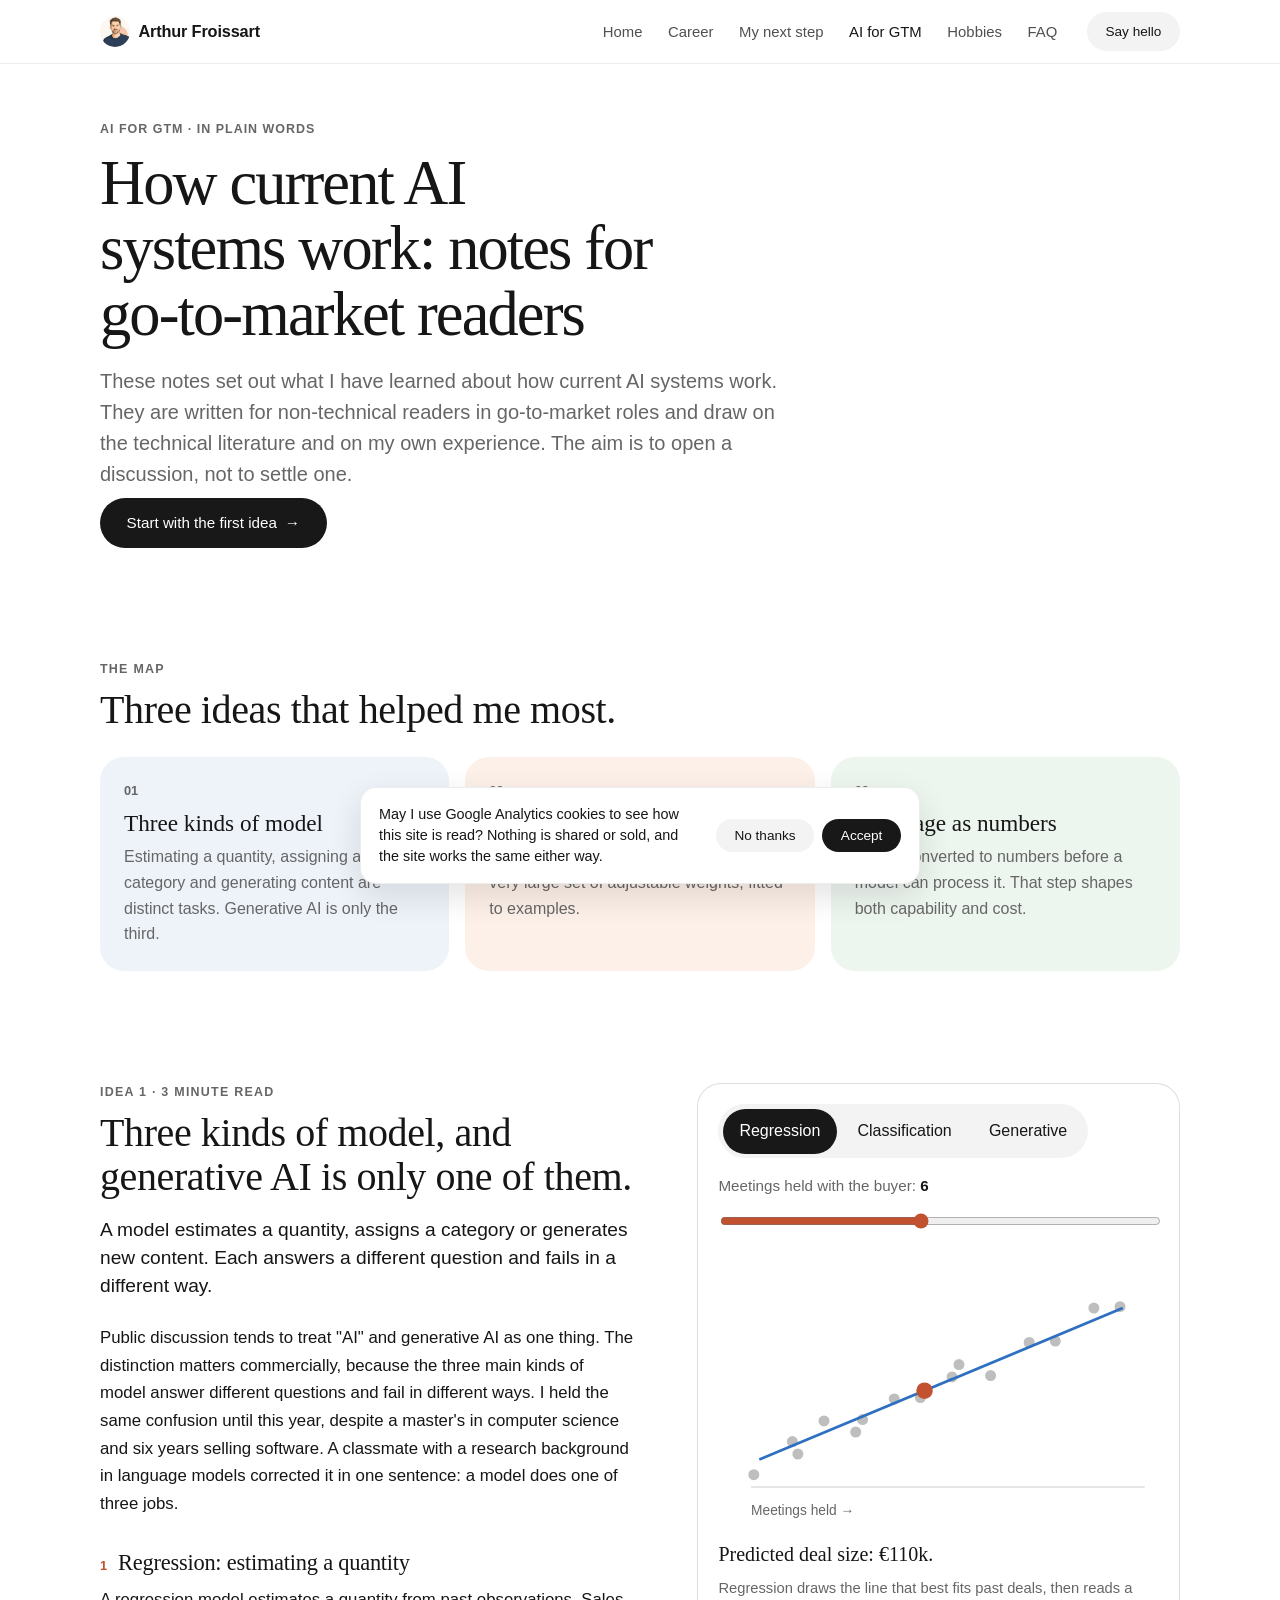
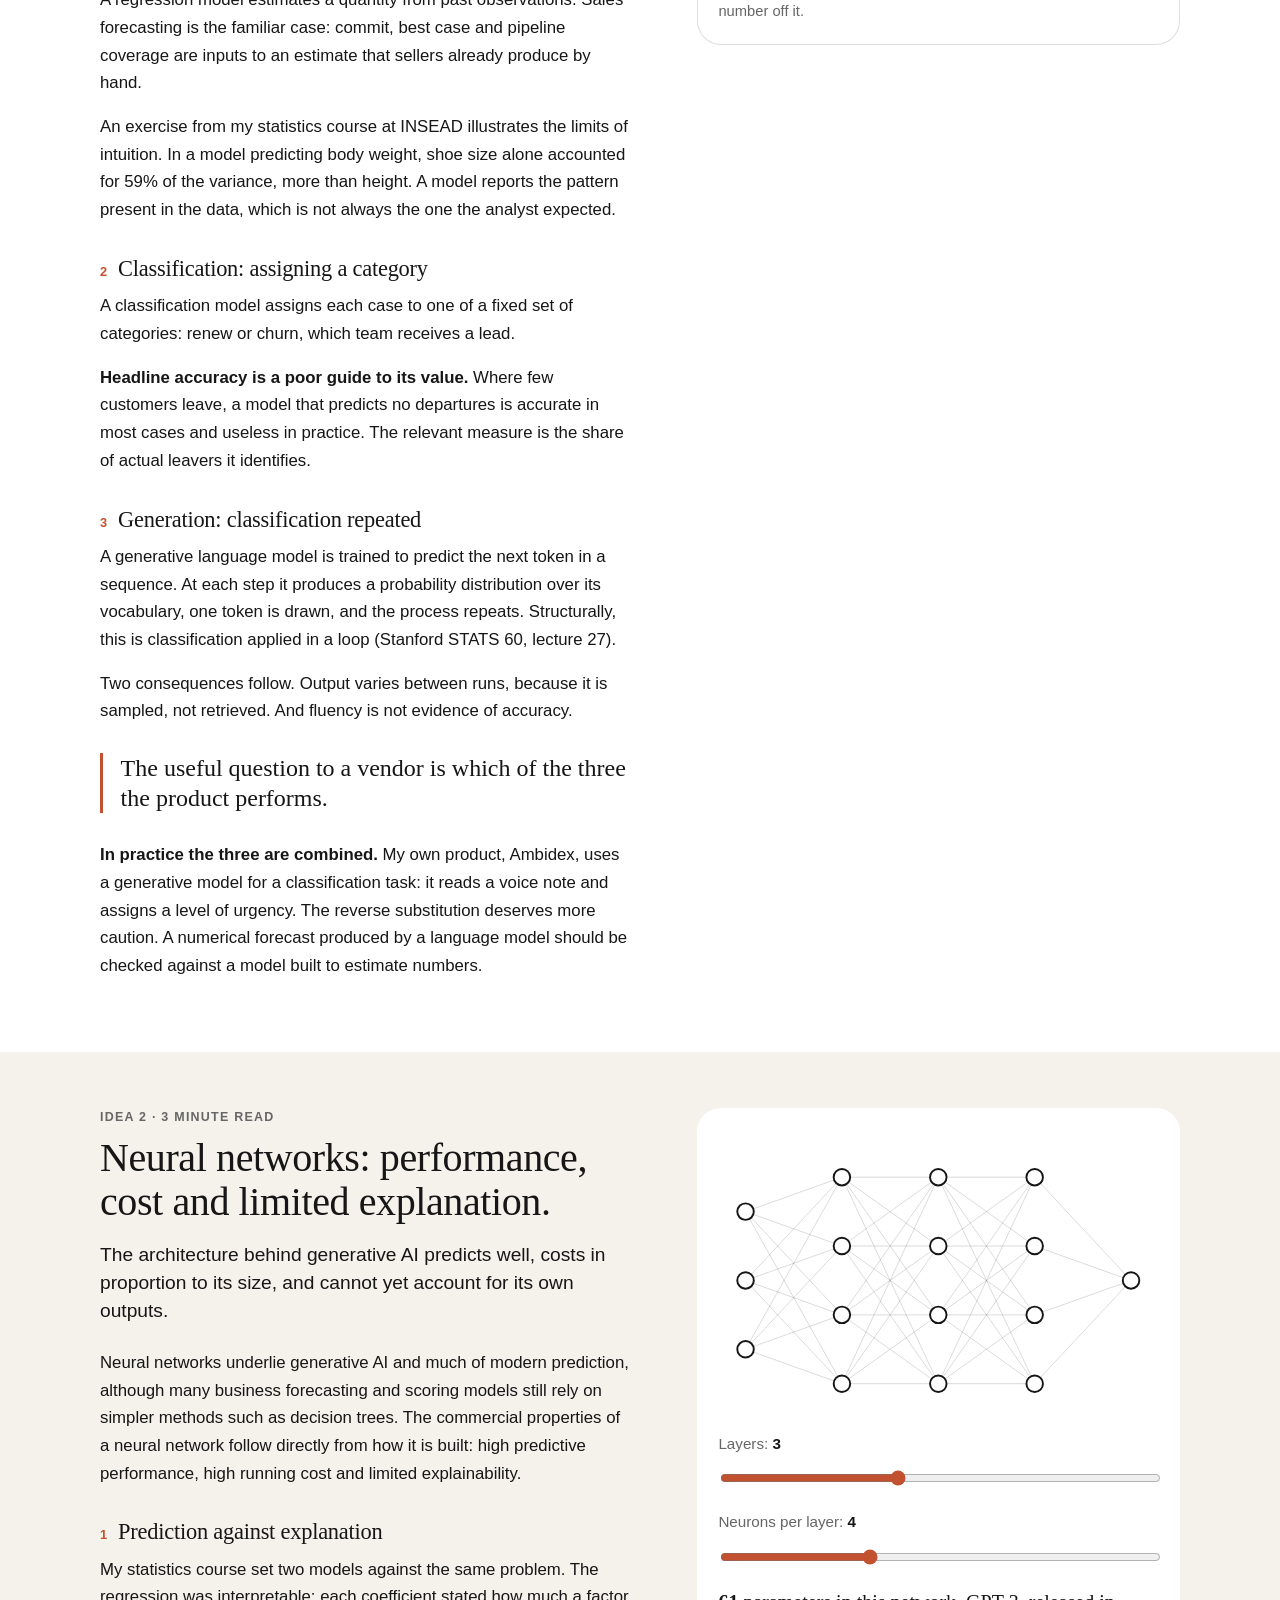
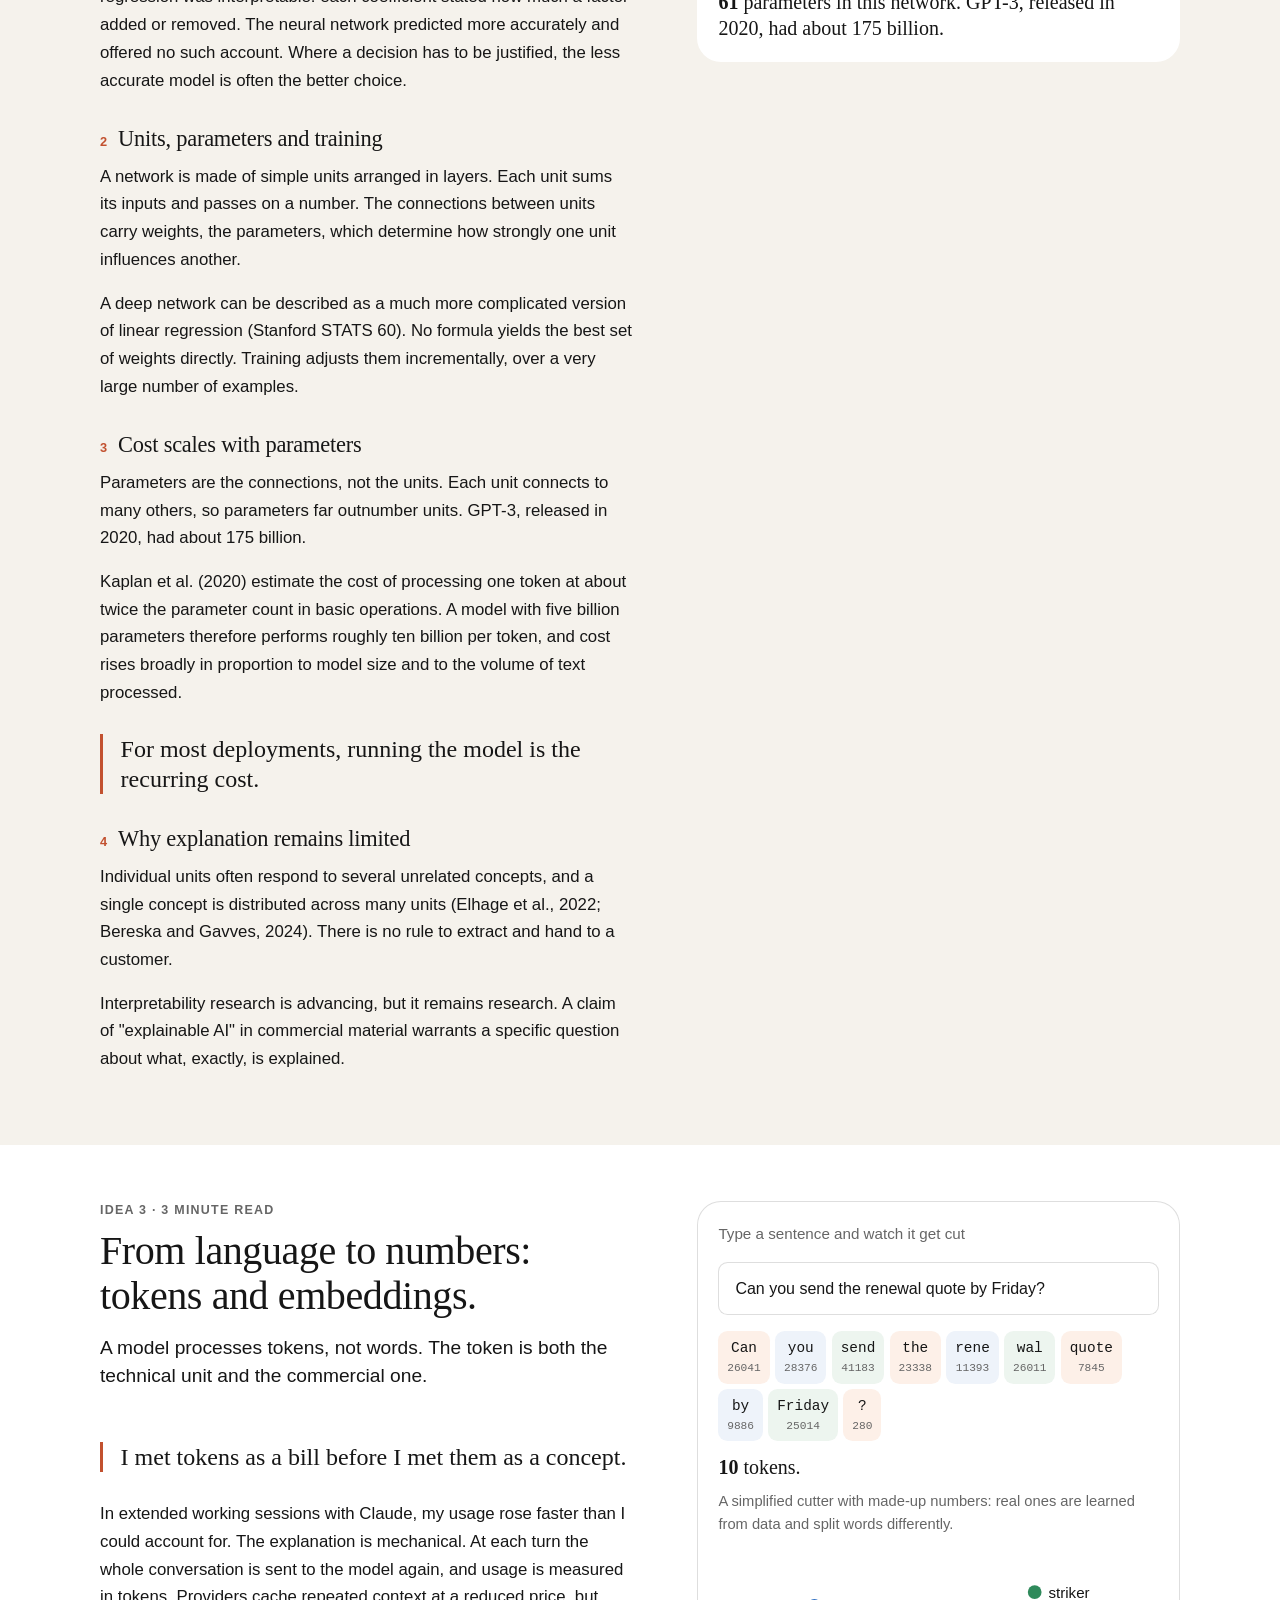
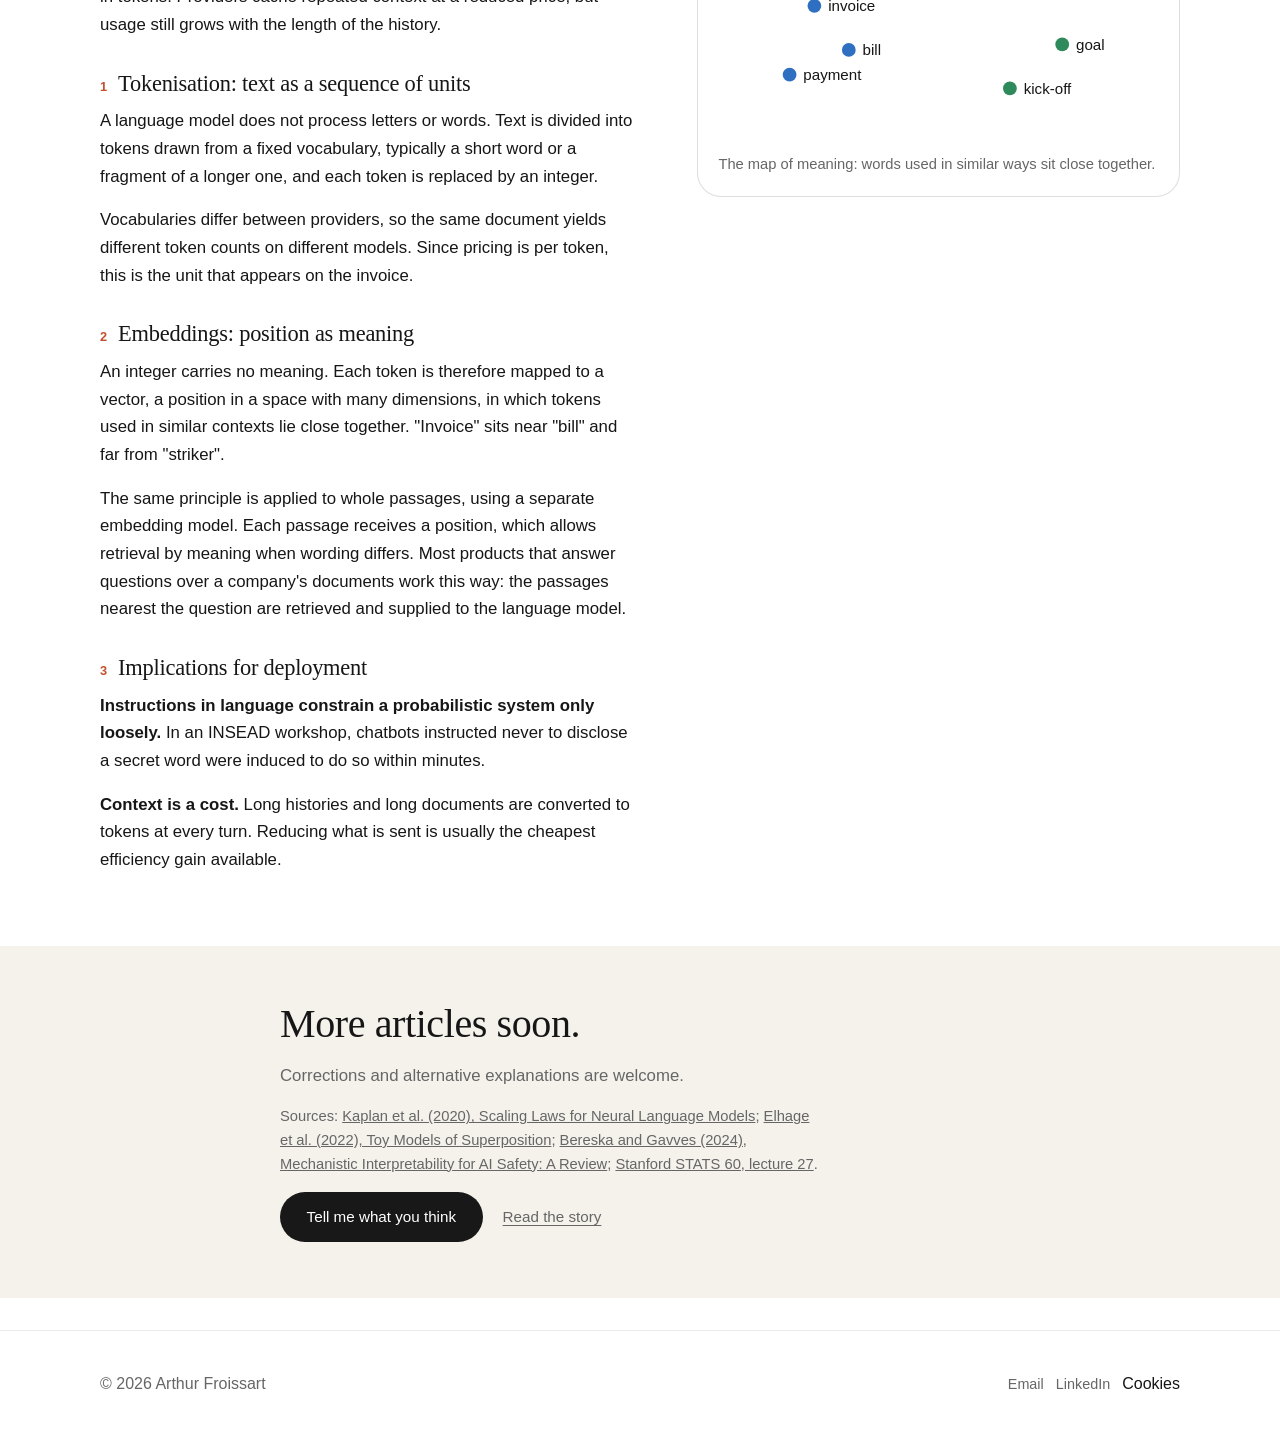
==== commit 38640ee5: "Revert "remove Claude mentions, fix Chairman's Club and country figures" This reverts commit 195cf95" ====
--- a/ai-for-gtm.html
+++ b/ai-for-gtm.html
@@ -38,7 +38,6 @@
           <li><a class="site-nav__link" href="career.html">Career</a></li>
           <li><a class="site-nav__link" href="my-next-step.html">My next step</a></li>
           <li><a class="site-nav__link is-active" href="ai-for-gtm.html" aria-current="page">AI for GTM</a></li>
-          <li><a class="site-nav__link" href="builds.html">AI builds</a></li>
           <li><a class="site-nav__link" href="outside.html">Hobbies</a></li>
           <li><a class="site-nav__link" href="faq.html">FAQ</a></li>
           <li><a class="btn btn--secondary btn--sm site-nav__cta" href="mailto:arthurmf.amf@gmail.com">Say hello</a></li>
@@ -157,7 +156,7 @@
         </div>
         <div class="gtm-art__body">
           <blockquote class="gtm-pull">I met tokens as a bill before I met them as a concept.</blockquote>
-          <p>In extended working sessions with a frontier model, my usage rose faster than I could account for. The explanation is mechanical. At each turn the whole conversation is sent to the model again, and usage is measured in tokens. Providers cache repeated context at a reduced price, but usage still grows with the length of the history.</p>
+          <p>In extended working sessions with Claude, my usage rose faster than I could account for. The explanation is mechanical. At each turn the whole conversation is sent to the model again, and usage is measured in tokens. Providers cache repeated context at a reduced price, but usage still grows with the length of the history.</p>
           <h3><span>1</span> Tokenisation: text as a sequence of units</h3>
           <p>A language model does not process letters or words. Text is divided into tokens drawn from a fixed vocabulary, typically a short word or a fragment of a longer one, and each token is replaced by an integer.</p>
           <p>Vocabularies differ between providers, so the same document yields different token counts on different models. Since pricing is per token, this is the unit that appears on the invoice.</p>
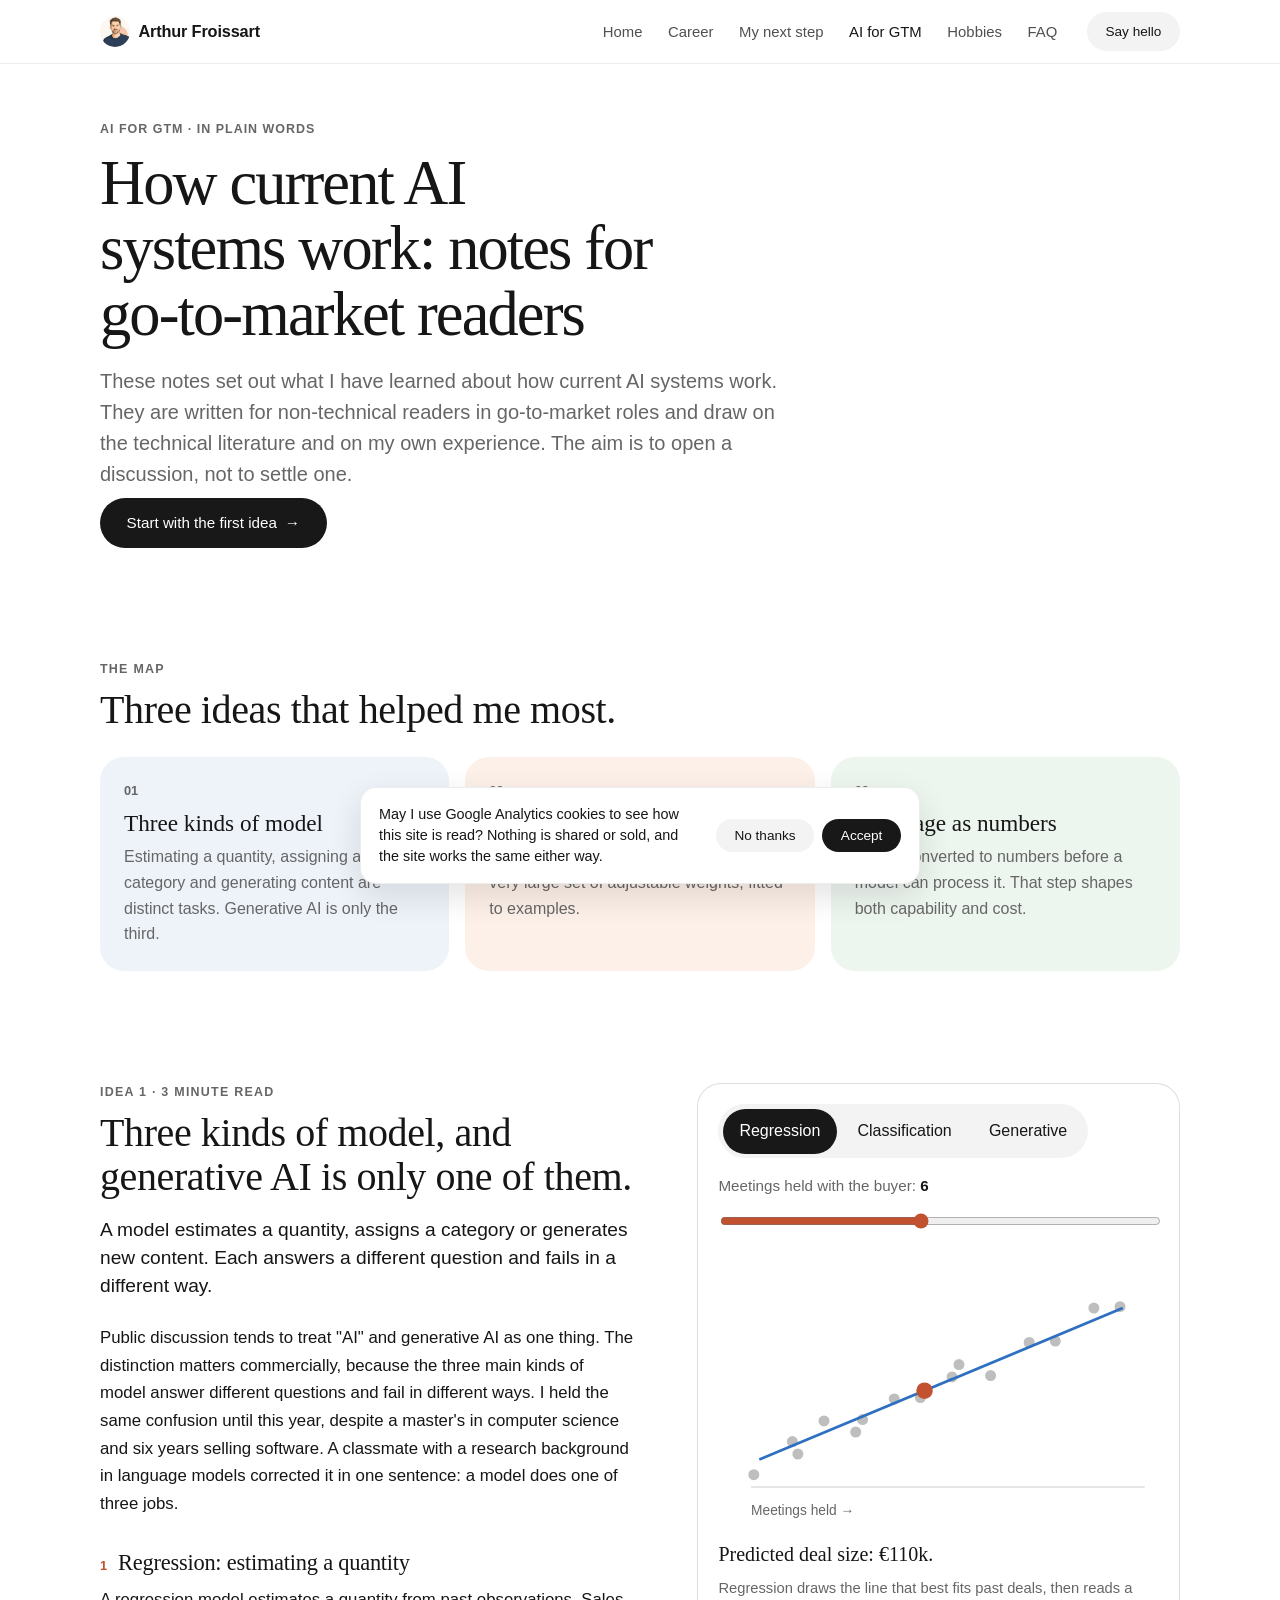
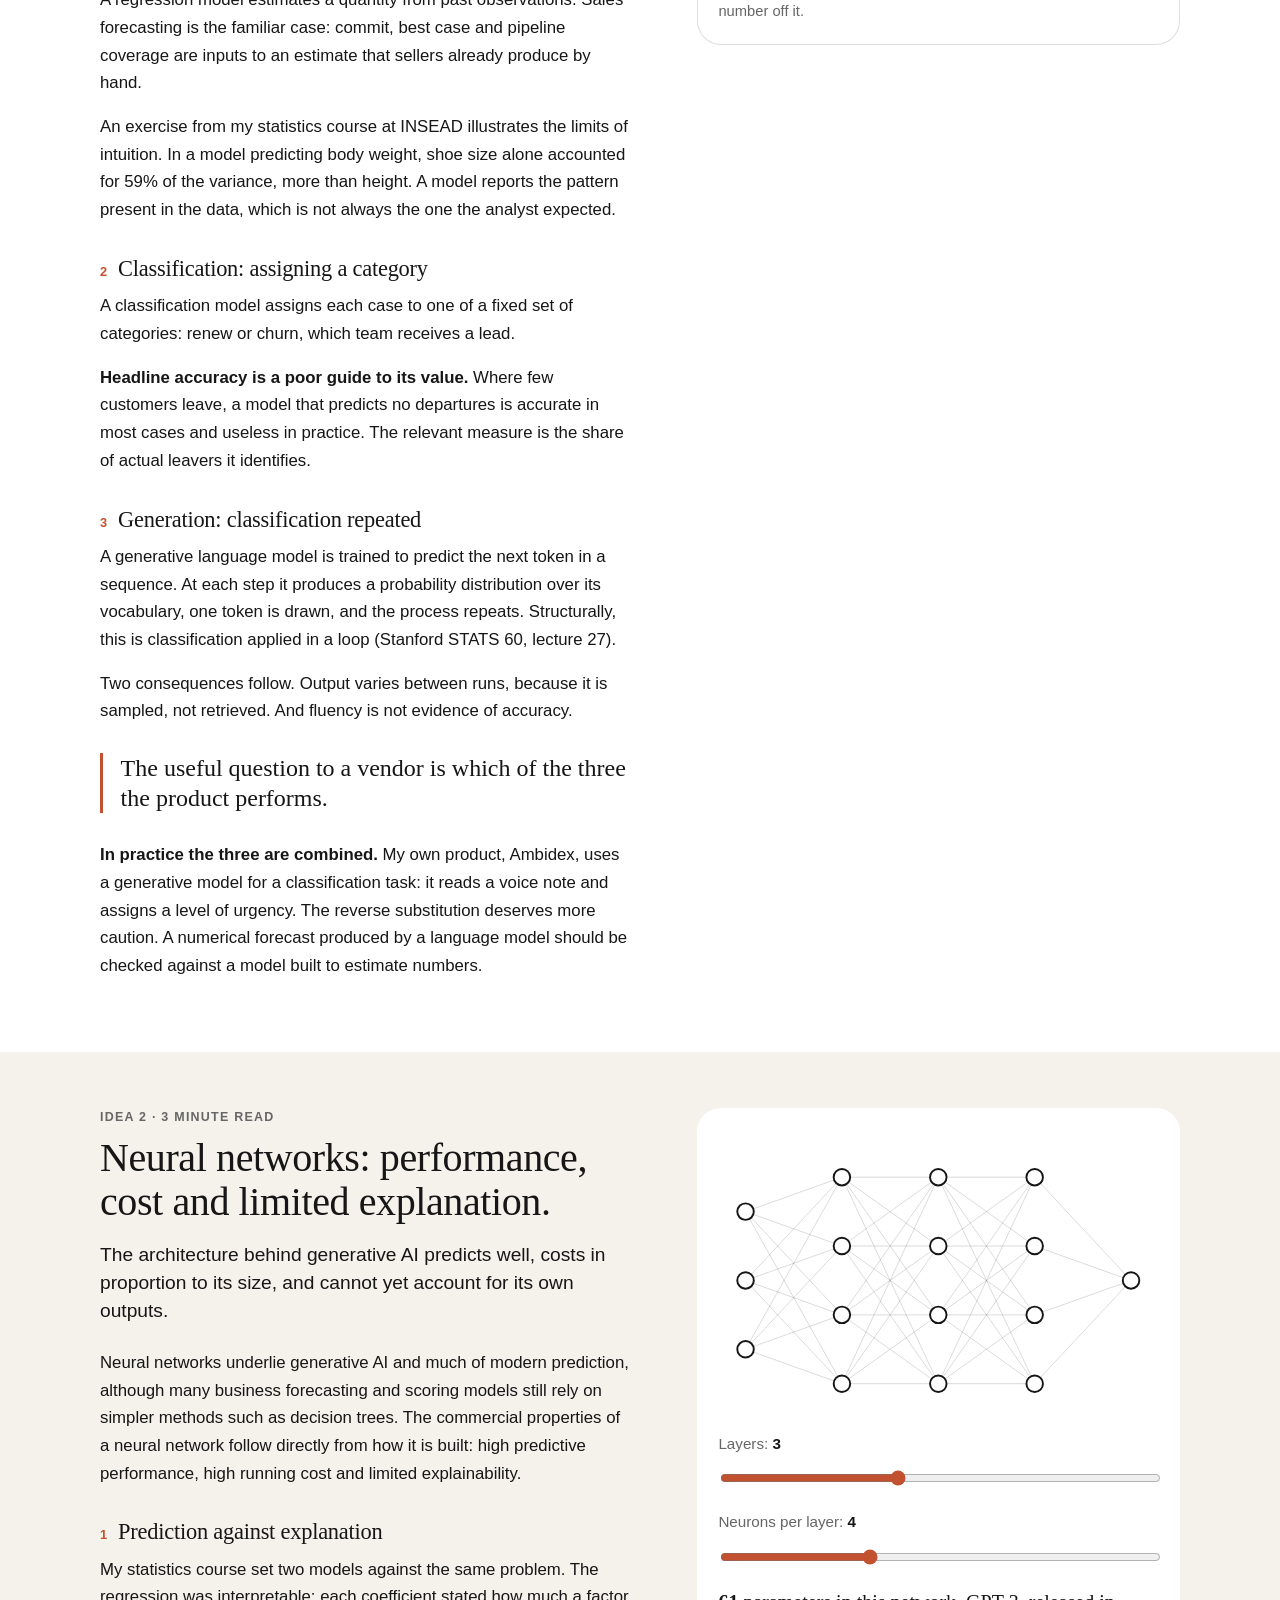
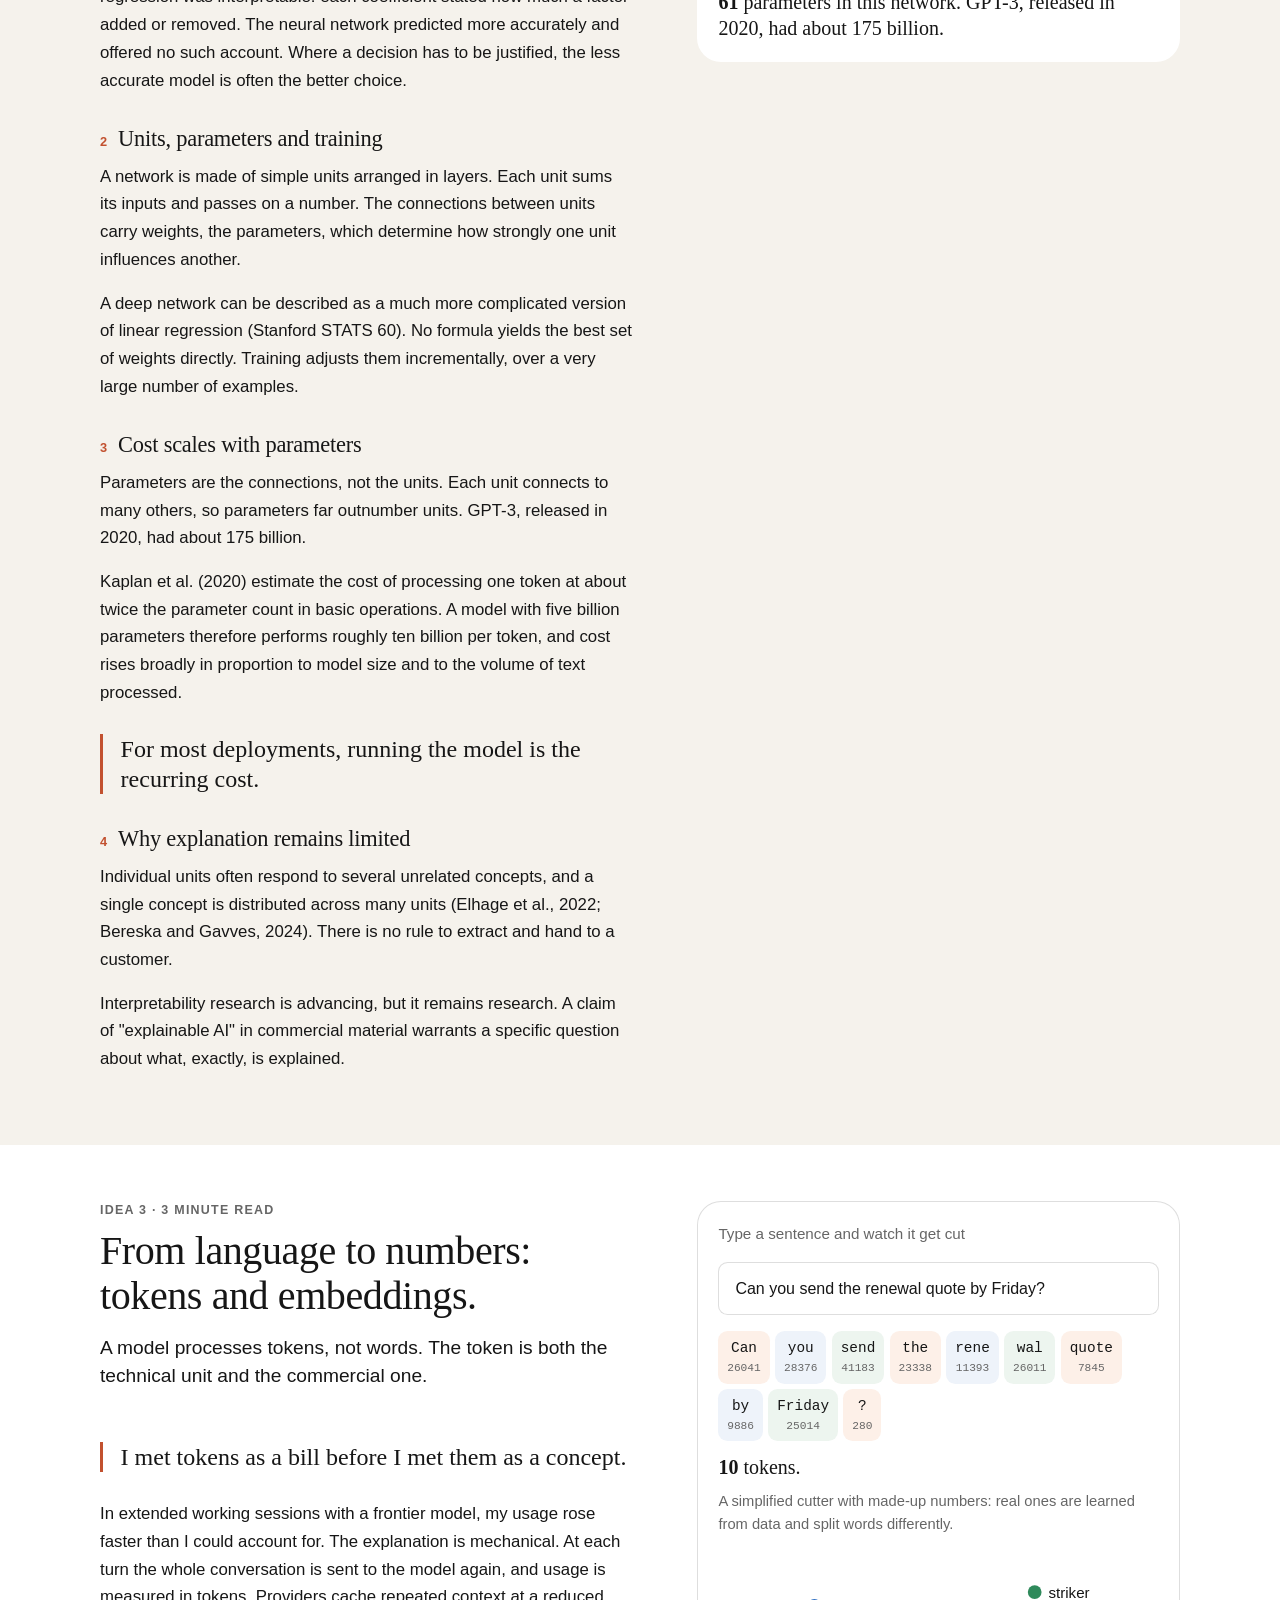
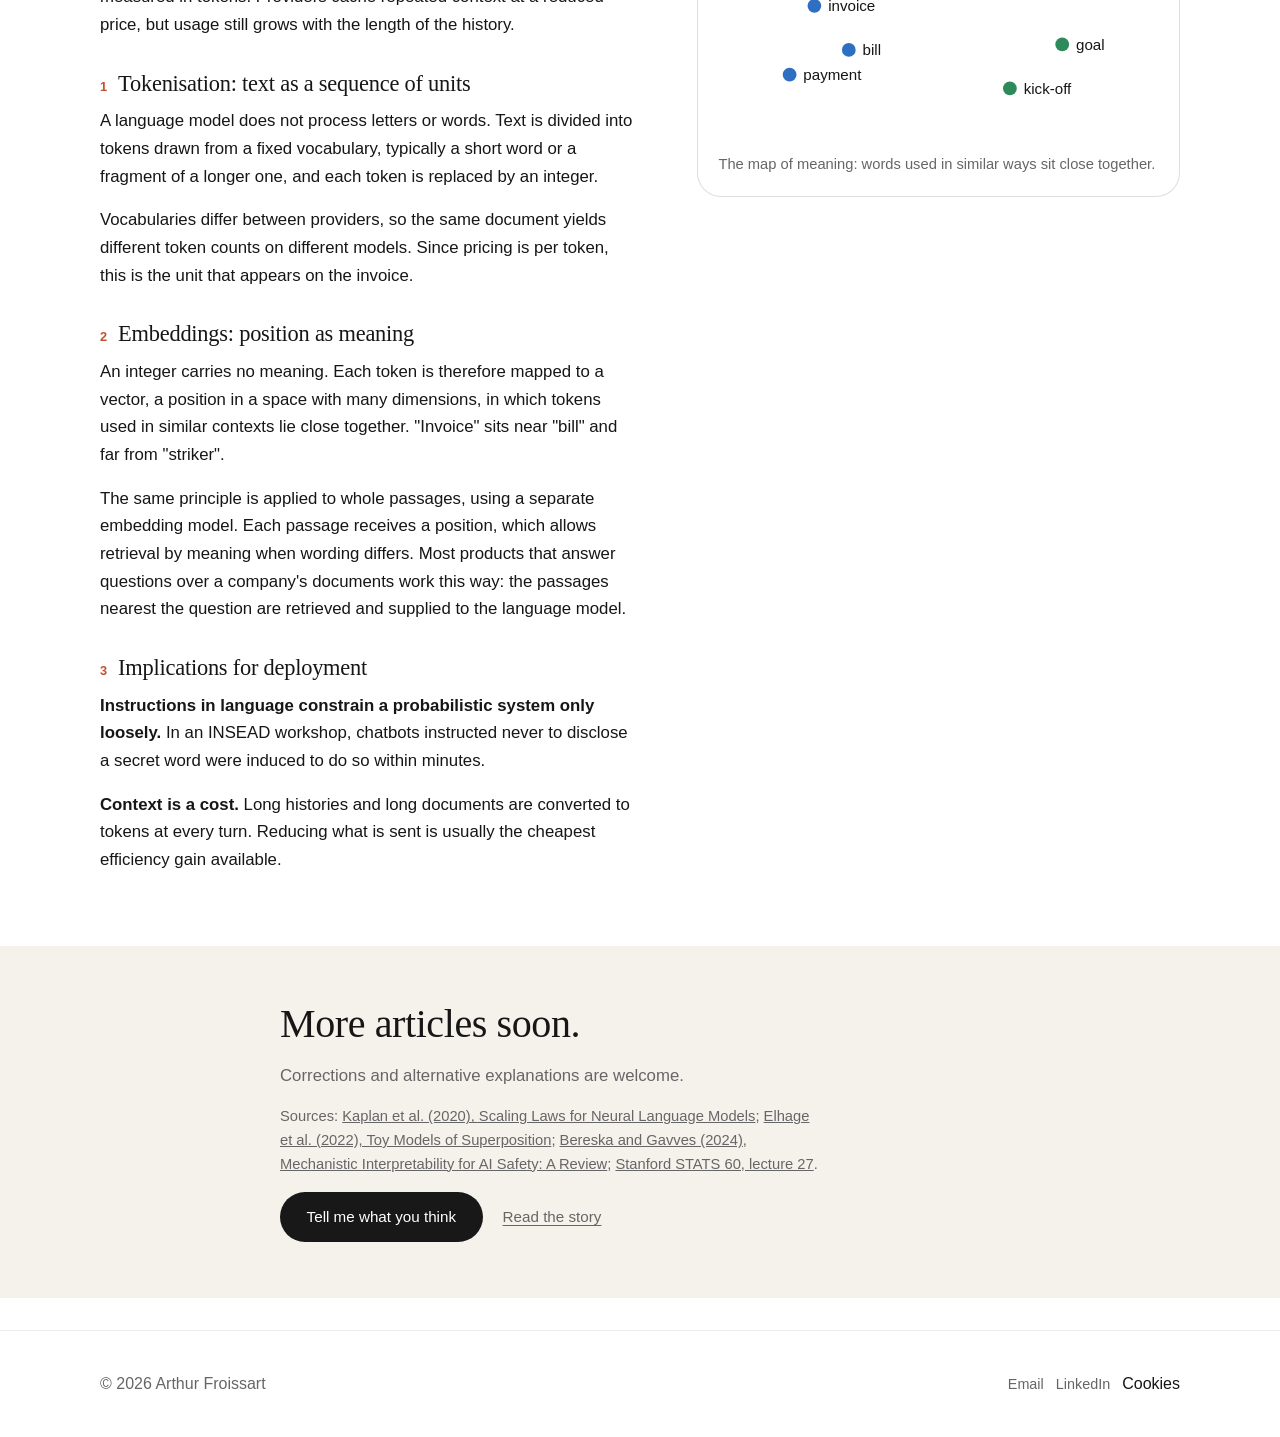
==== commit 1012da7a: "remove Claude mentions, fix Chairman's Club and country figures (live pages only) Co-Authored-By: Cl" ====
--- a/ai-for-gtm.html
+++ b/ai-for-gtm.html
@@ -156,7 +156,7 @@
         </div>
         <div class="gtm-art__body">
           <blockquote class="gtm-pull">I met tokens as a bill before I met them as a concept.</blockquote>
-          <p>In extended working sessions with Claude, my usage rose faster than I could account for. The explanation is mechanical. At each turn the whole conversation is sent to the model again, and usage is measured in tokens. Providers cache repeated context at a reduced price, but usage still grows with the length of the history.</p>
+          <p>In extended working sessions with a frontier model, my usage rose faster than I could account for. The explanation is mechanical. At each turn the whole conversation is sent to the model again, and usage is measured in tokens. Providers cache repeated context at a reduced price, but usage still grows with the length of the history.</p>
           <h3><span>1</span> Tokenisation: text as a sequence of units</h3>
           <p>A language model does not process letters or words. Text is divided into tokens drawn from a fixed vocabulary, typically a short word or a fragment of a longer one, and each token is replaced by an integer.</p>
           <p>Vocabularies differ between providers, so the same document yields different token counts on different models. Since pricing is per token, this is the unit that appears on the invoice.</p>
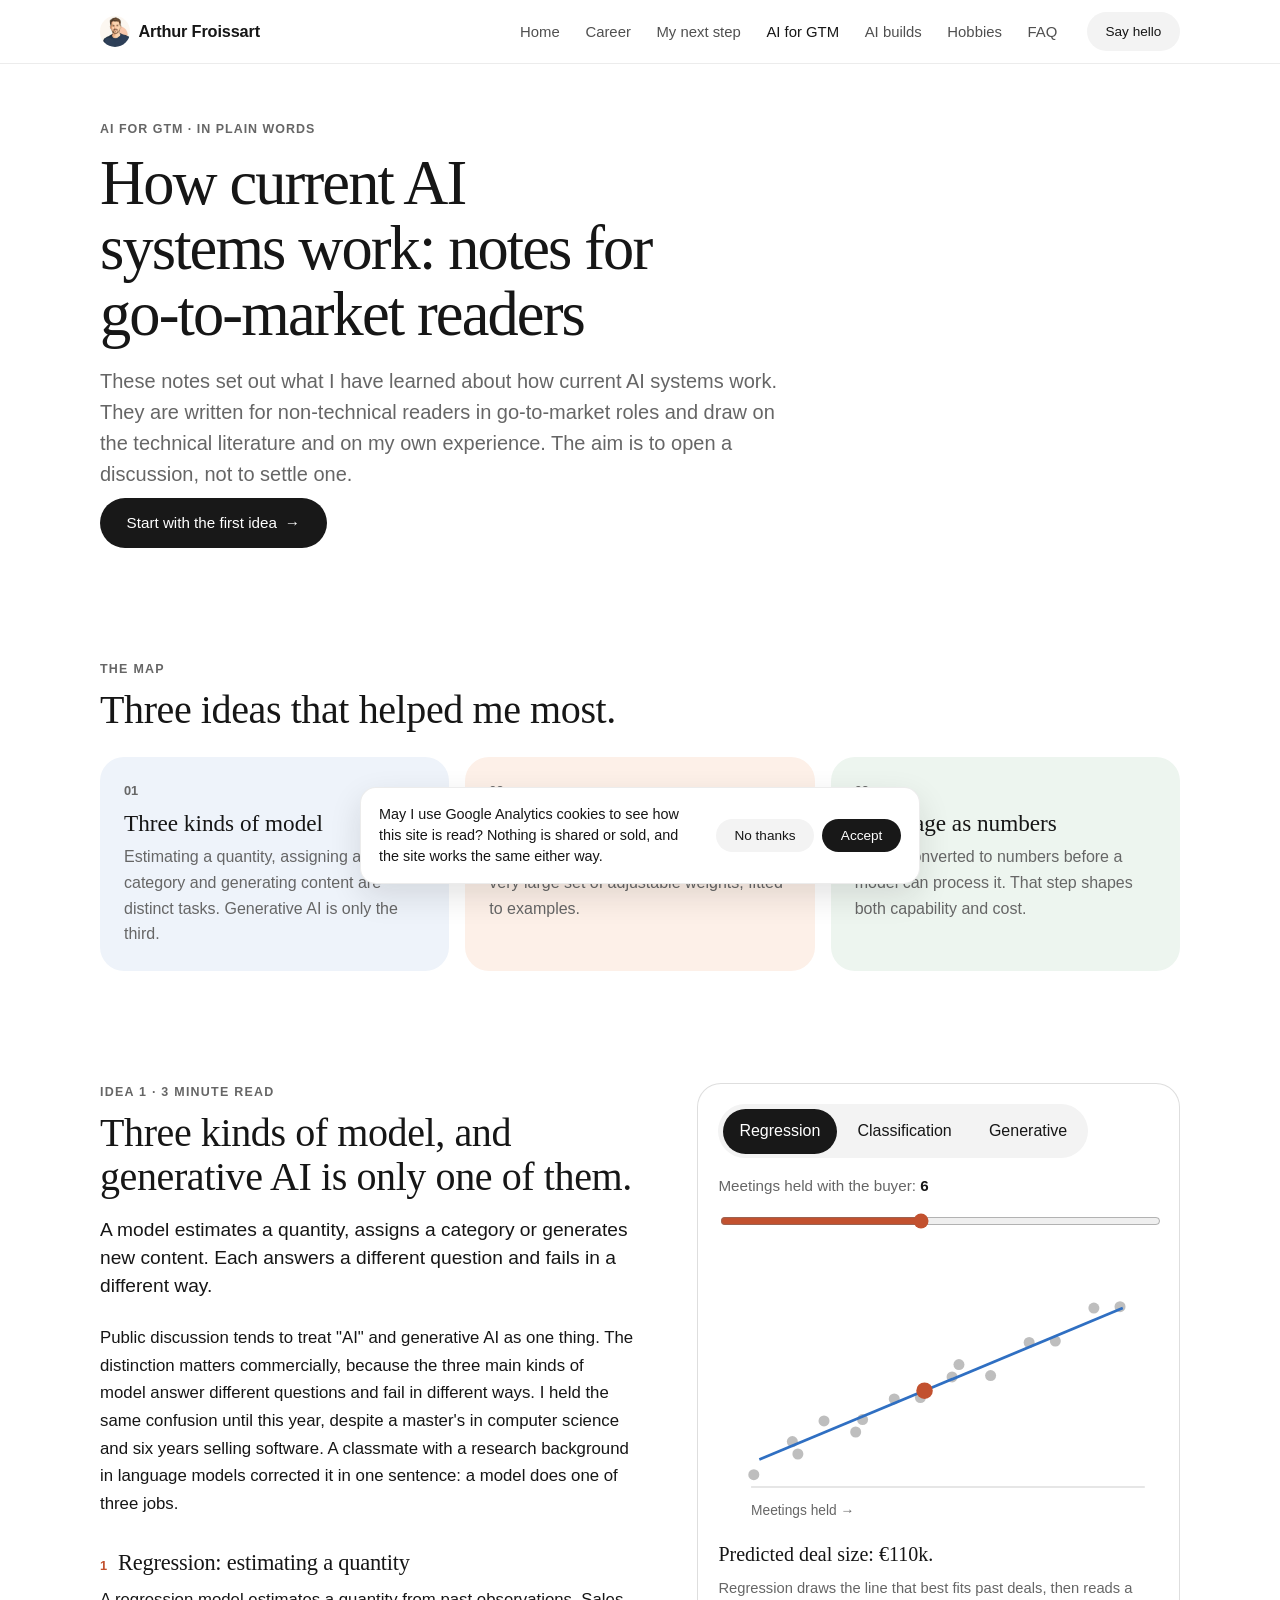
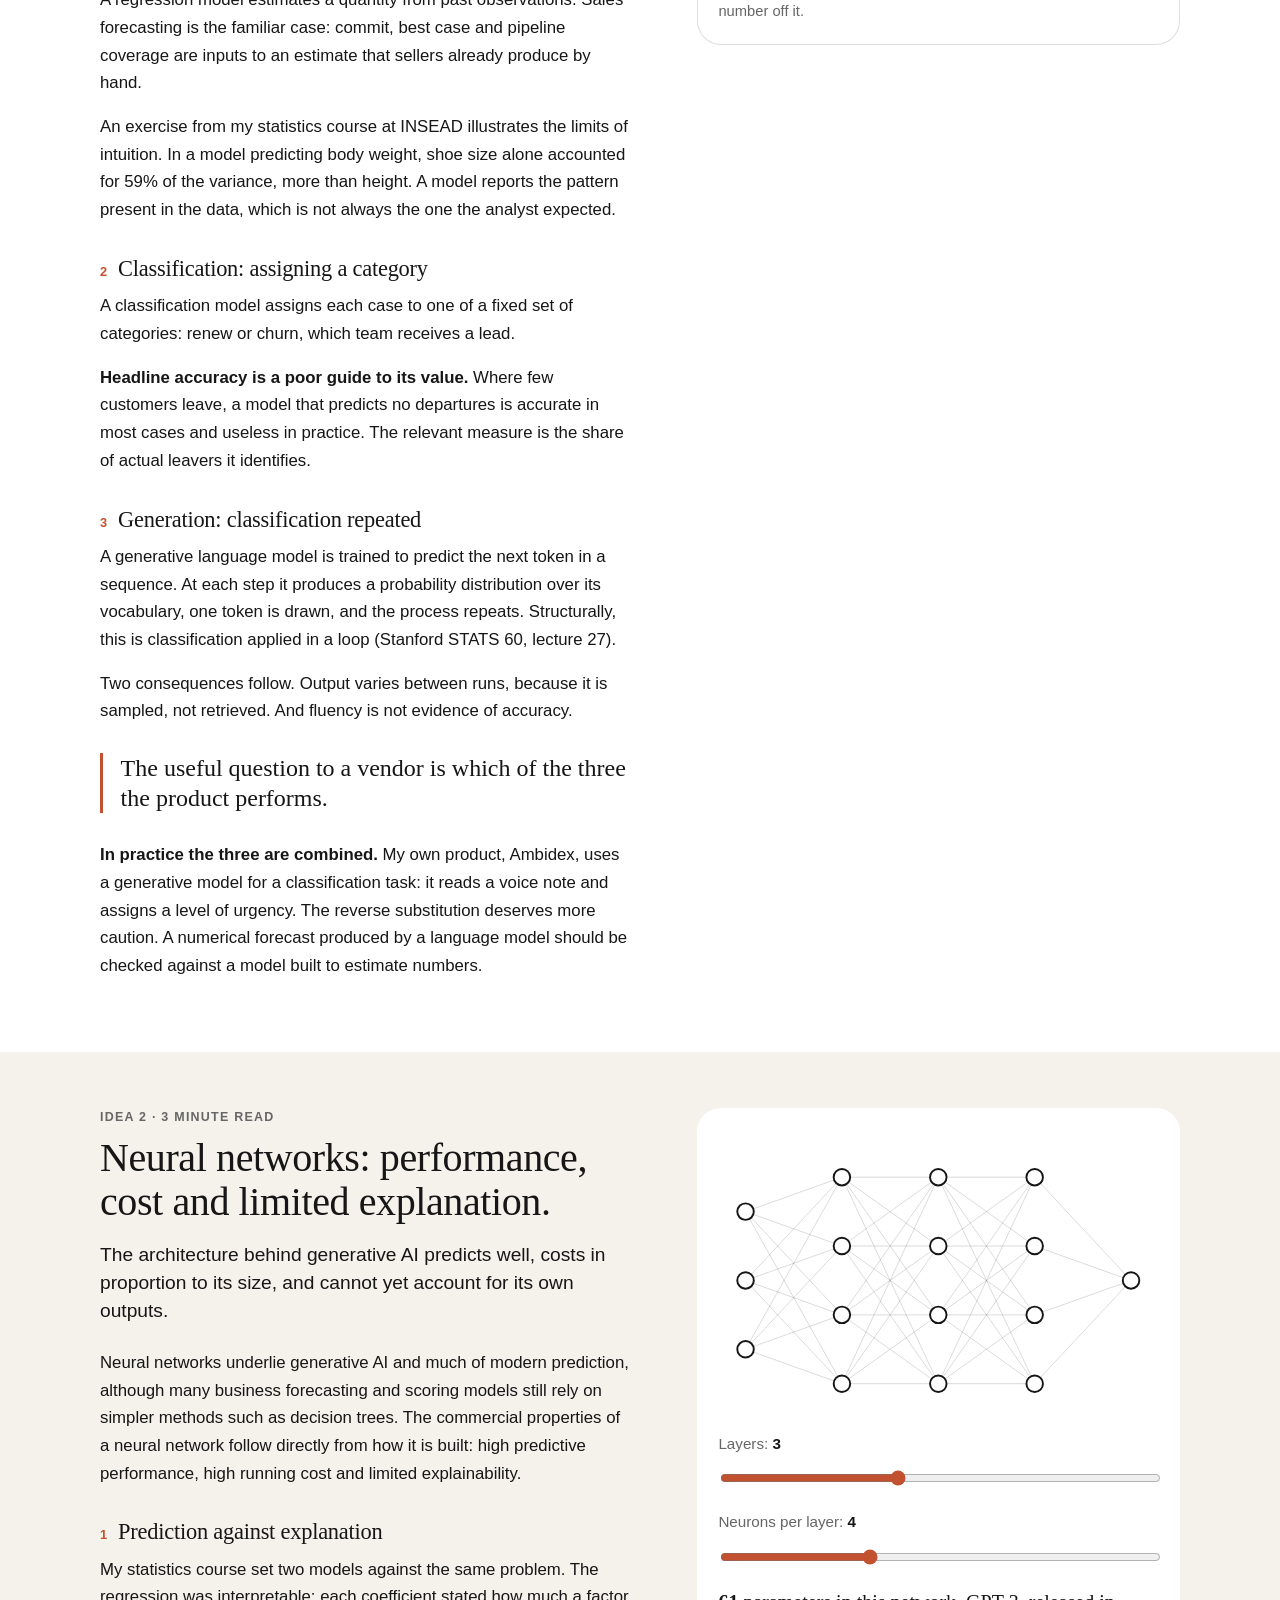
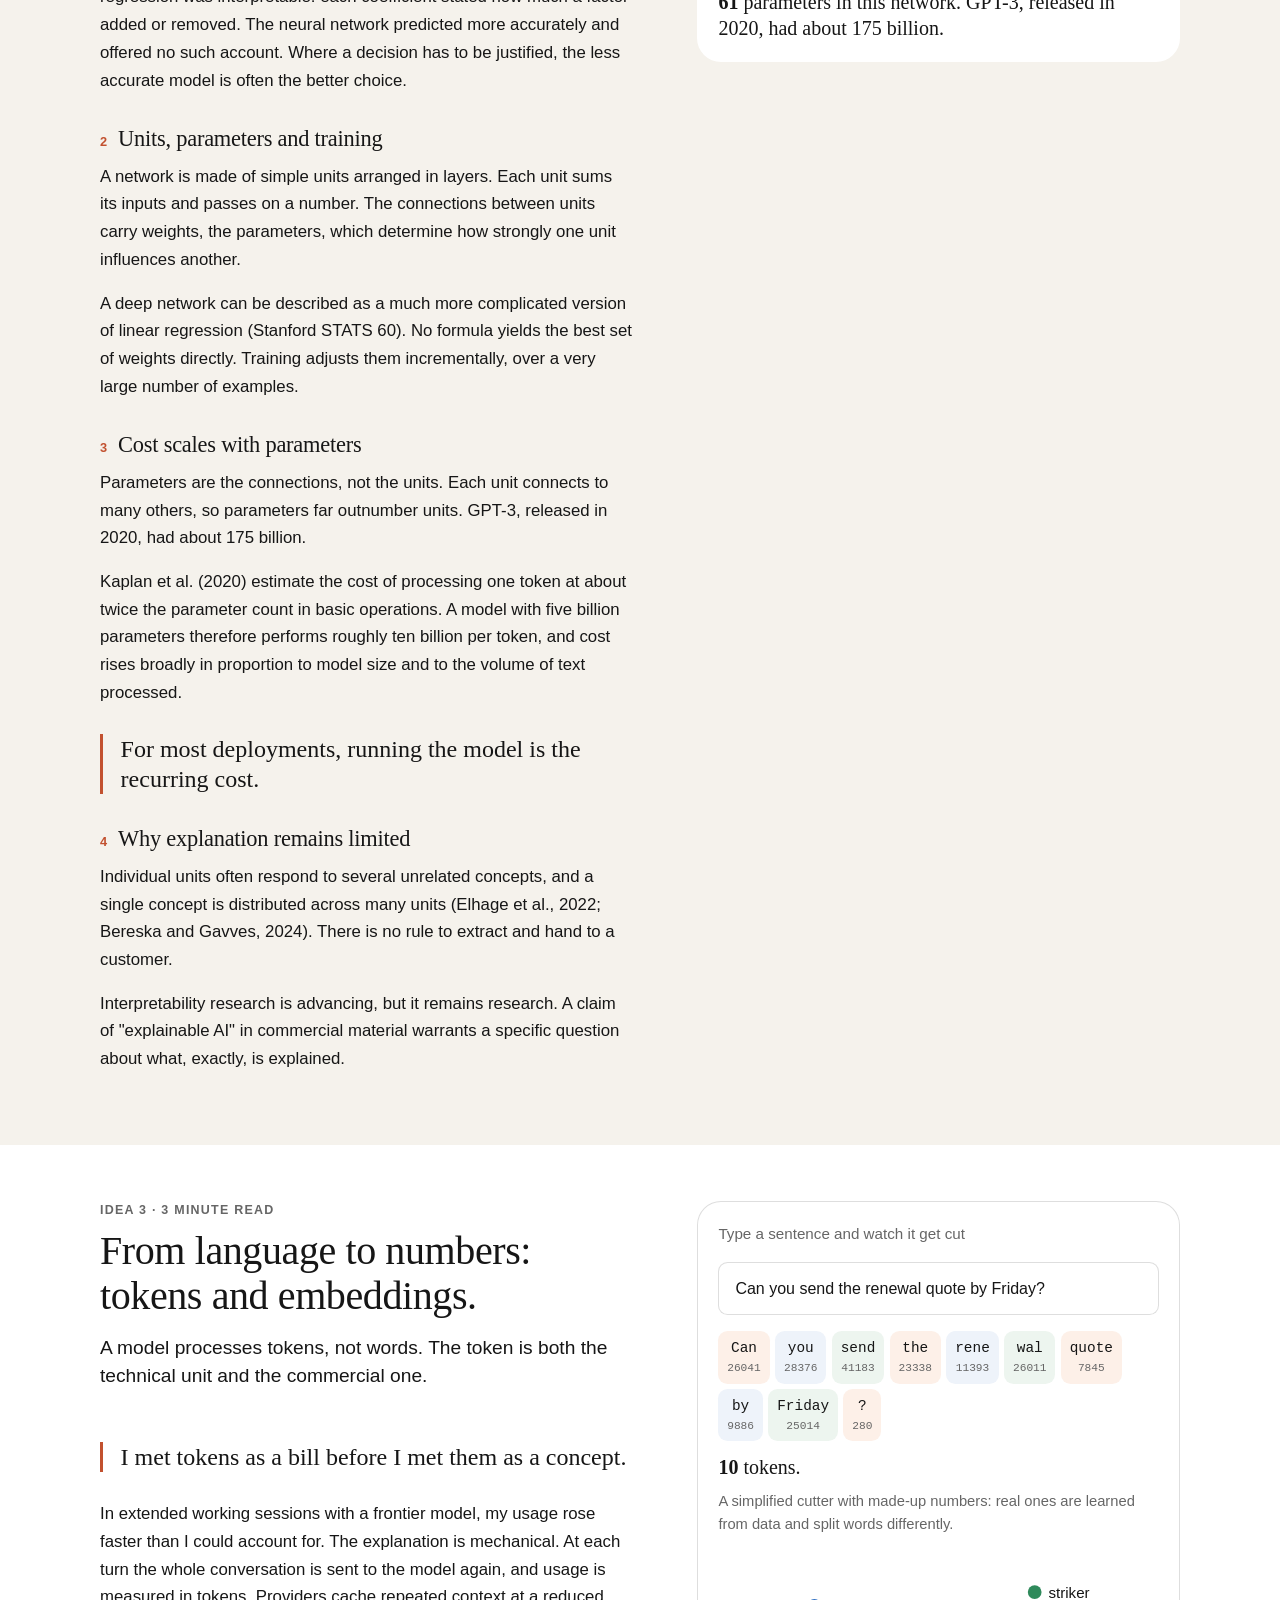
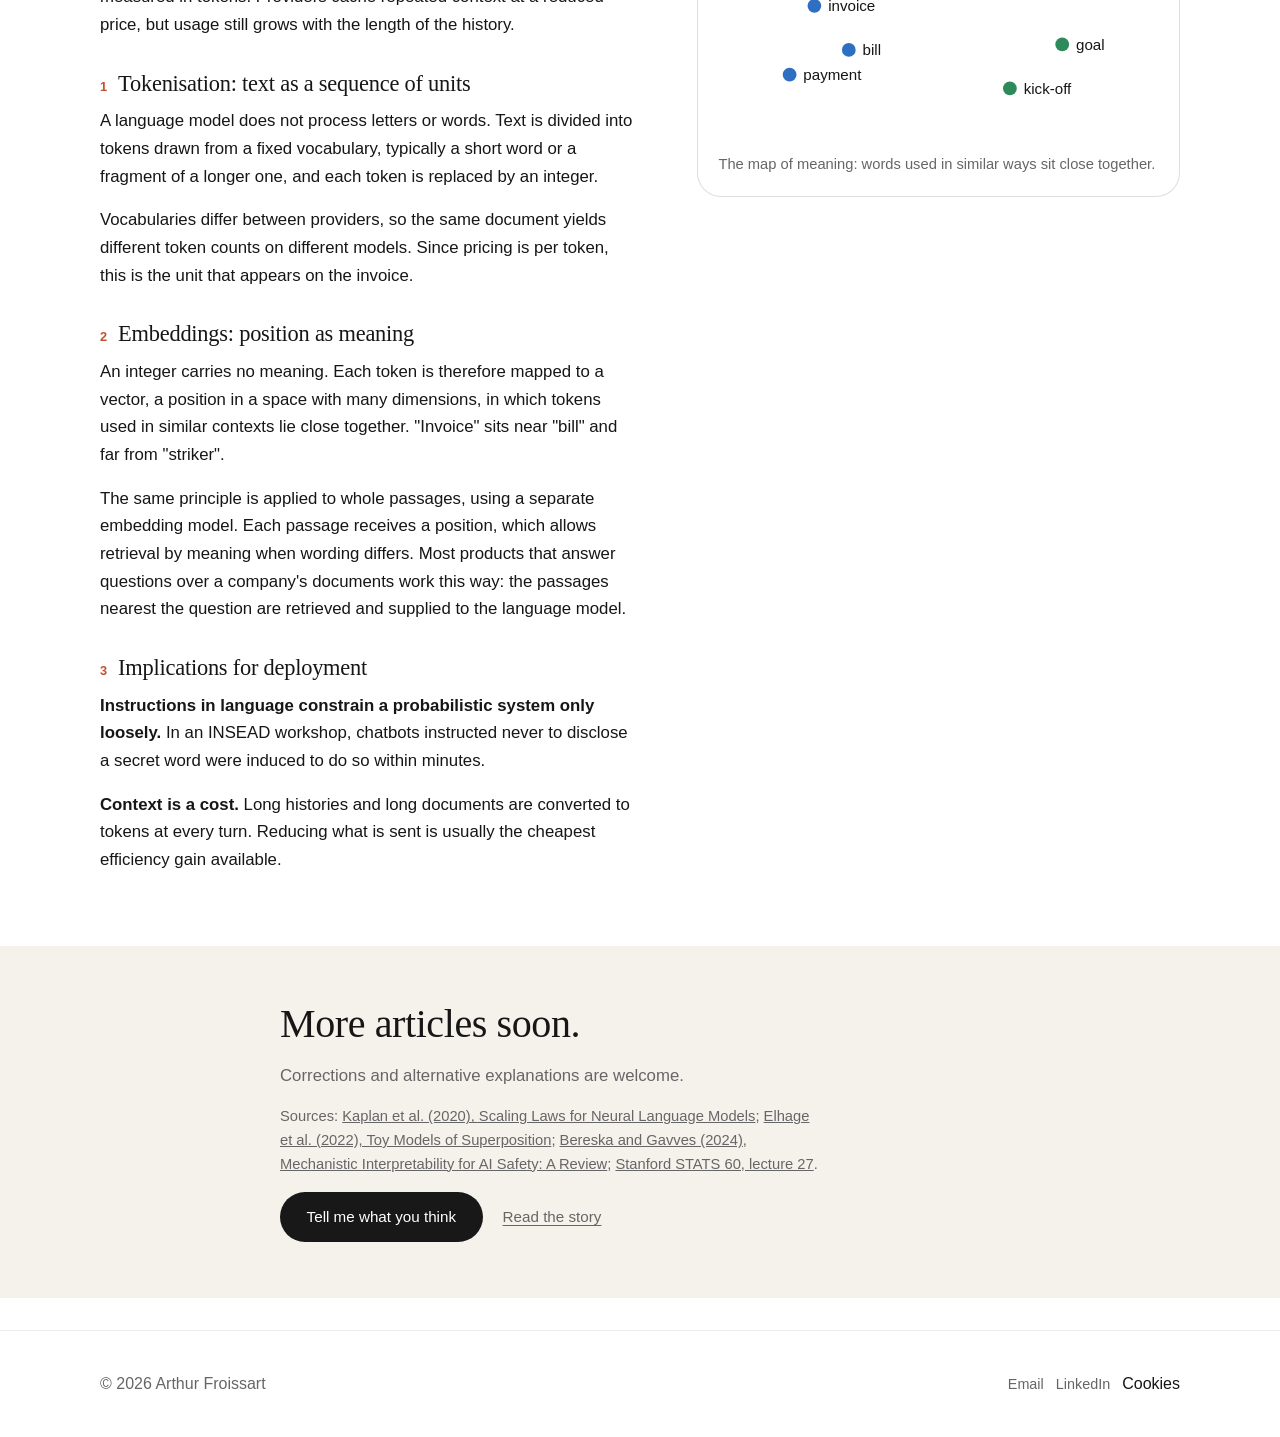
==== commit d8b4748e: "ship v1.2: AI builds pages, Personal OS map with guardrails, reworked landing Co-Authored-By: Claude" ====
--- a/ai-for-gtm.html
+++ b/ai-for-gtm.html
@@ -38,6 +38,7 @@
           <li><a class="site-nav__link" href="career.html">Career</a></li>
           <li><a class="site-nav__link" href="my-next-step.html">My next step</a></li>
           <li><a class="site-nav__link is-active" href="ai-for-gtm.html" aria-current="page">AI for GTM</a></li>
+          <li><a class="site-nav__link" href="builds.html">AI builds</a></li>
           <li><a class="site-nav__link" href="outside.html">Hobbies</a></li>
           <li><a class="site-nav__link" href="faq.html">FAQ</a></li>
           <li><a class="btn btn--secondary btn--sm site-nav__cta" href="mailto:arthurmf.amf@gmail.com">Say hello</a></li>
--- a/style.css
+++ b/style.css
@@ -3387,6 +3387,330 @@
 }
 
 /* --------------------------------------------------------------------------
+   v1.2: hero meta line, short-version links, builds grid, OS map, build pages
+   -------------------------------------------------------------------------- */
+
+.hero__lede strong {
+  color: var(--color-text);
+  font-weight: 600;
+}
+
+.hero__meta {
+  margin: -0.6rem 0 1.4rem;
+  font-size: 0.85rem;
+  color: var(--color-muted);
+}
+
+.panel__text--hint {
+  font-size: 0.9rem;
+  color: var(--color-muted);
+}
+
+.short-version__ask {
+  margin-top: 1rem;
+  font-size: 0.95rem;
+  line-height: 1.5;
+  color: var(--color-muted);
+  max-width: 18rem;
+}
+
+.short-version__ask a {
+  color: var(--color-accent);
+}
+
+.fact-row__more {
+  white-space: nowrap;
+  font-size: 0.9rem;
+  font-weight: 500;
+  text-decoration: none;
+}
+
+.fact-row__more:hover {
+  text-decoration: underline;
+}
+
+.section-head {
+  display: flex;
+  flex-wrap: wrap;
+  align-items: flex-end;
+  justify-content: space-between;
+  gap: 0.75rem 2rem;
+}
+
+.section-head__title {
+  font-family: var(--font-display);
+  font-size: clamp(1.9rem, 1.4rem + 2vw, 2.6rem);
+  font-weight: 400;
+  letter-spacing: -0.02em;
+  line-height: 1.1;
+}
+
+.builds-grid {
+  display: grid;
+  grid-template-columns: minmax(0, 1fr);
+  gap: 1rem;
+}
+
+@media (min-width: 640px) {
+  .builds-grid { grid-template-columns: repeat(2, minmax(0, 1fr)); }
+}
+
+@media (min-width: 1000px) {
+  .builds-grid { grid-template-columns: repeat(4, minmax(0, 1fr)); }
+  .os-map ~ .builds-grid { grid-template-columns: repeat(3, minmax(0, 1fr)); }
+}
+
+.build-card {
+  display: flex;
+  flex-direction: column;
+  gap: 0.5rem;
+  padding: 1.3rem 1.4rem 1.4rem;
+  border-radius: var(--radius-lg);
+  background: var(--color-surface);
+  color: var(--color-text);
+  text-decoration: none;
+  transition: transform 0.4s var(--ease-out), box-shadow 0.4s var(--ease-out);
+}
+
+a.build-card:hover {
+  transform: translateY(-4px);
+  box-shadow: 0 18px 40px rgba(22, 22, 22, 0.08);
+}
+
+.build-card__cadence {
+  align-self: flex-start;
+  font-size: 0.72rem;
+  font-weight: 600;
+  letter-spacing: 0.06em;
+  text-transform: uppercase;
+  color: var(--color-accent);
+}
+
+.build-card__title {
+  font-size: 1.15rem;
+  font-weight: 600;
+  letter-spacing: -0.01em;
+}
+
+a.build-card .build-card__title::after {
+  content: " →";
+  color: var(--color-muted);
+}
+
+.build-card__text {
+  font-size: 0.93rem;
+  line-height: 1.5;
+  color: rgb(60, 60, 60);
+  flex: 1;
+}
+
+.build-card__stack {
+  padding-top: 0.6rem;
+  border-top: 1px solid var(--color-border-strong);
+  font-size: 0.8rem;
+  color: var(--color-muted);
+}
+
+/* Personal OS map: four columns on wide screens, a vertical flow on phones */
+.os-map {
+  margin: 0;
+  padding: clamp(1.2rem, 3vw, 2rem);
+  border-radius: 2rem;
+  background: var(--tint-sand);
+  display: grid;
+  grid-template-columns: minmax(0, 1fr);
+  gap: 0.75rem;
+}
+
+@media (min-width: 900px) {
+  .os-map {
+    grid-template-columns: minmax(0, 1fr) auto minmax(0, 1fr) auto minmax(0, 1fr) auto minmax(0, 1fr);
+    align-items: center;
+  }
+}
+
+.os-map__col {
+  display: flex;
+  flex-direction: column;
+  gap: 0.5rem;
+}
+
+.os-map__head {
+  font-size: 0.72rem;
+  font-weight: 600;
+  letter-spacing: 0.08em;
+  text-transform: uppercase;
+  color: var(--color-muted);
+}
+
+.os-map__node {
+  display: flex;
+  flex-direction: column;
+  gap: 0.15rem;
+  padding: 0.65rem 0.85rem;
+  border-radius: var(--radius-sm);
+  background: #fff;
+  border: 1px solid var(--color-border-strong);
+  font-size: 0.92rem;
+  font-weight: 600;
+  color: var(--color-text);
+  text-decoration: none;
+}
+
+.os-map__node small {
+  font-size: 0.78rem;
+  font-weight: 400;
+  line-height: 1.35;
+  color: var(--color-muted);
+}
+
+.os-map__node--hub {
+  padding: 1.2rem 1rem;
+  border: 2px solid var(--color-accent);
+  font-size: 1.05rem;
+}
+
+.os-map__node--build {
+  background: var(--color-primary-bg);
+  border-color: var(--color-primary-bg);
+  color: var(--color-primary-text);
+}
+
+.os-map__node--build small {
+  color: rgba(255, 255, 255, 0.7);
+}
+
+a.os-map__node--build:hover {
+  background: var(--color-accent);
+  border-color: var(--color-accent);
+}
+
+.os-map__arrow {
+  justify-self: center;
+  font-size: 1.4rem;
+  color: var(--color-accent);
+}
+
+@media (max-width: 899px) {
+  .os-map__arrow { transform: rotate(90deg); }
+}
+
+/* Guardrails band: spans the whole map, like a frame around the flow */
+.os-map__guard {
+  grid-column: 1 / -1;
+  margin-top: 0.75rem;
+  padding-top: 1rem;
+  border-top: 1px dashed var(--color-border-strong);
+}
+
+.os-map__guard-list {
+  margin: 0.5rem 0 0;
+  padding: 0;
+  list-style: none;
+  display: grid;
+  grid-template-columns: minmax(0, 1fr);
+  gap: 0.75rem;
+  font-size: 0.85rem;
+  line-height: 1.45;
+  color: var(--color-muted);
+}
+
+@media (min-width: 900px) {
+  .os-map__guard-list { grid-template-columns: repeat(4, minmax(0, 1fr)); }
+}
+
+.os-map__guard-list strong {
+  display: block;
+  color: var(--color-text);
+  font-weight: 600;
+}
+
+.os-map__caption {
+  grid-column: 1 / -1;
+  margin-top: 0.5rem;
+  font-size: 0.82rem;
+  color: var(--color-muted);
+}
+
+/* Build detail pages */
+.build-back,
+.build-pager a {
+  color: var(--color-muted);
+  text-decoration: none;
+  font-size: 0.9rem;
+}
+
+.build-back:hover,
+.build-pager a:hover {
+  color: var(--color-text);
+}
+
+.build-fields {
+  margin: 0;
+  max-width: var(--prose-width);
+  border-top: 1px solid var(--color-border-strong);
+}
+
+.build-fields > div {
+  display: grid;
+  grid-template-columns: 6rem minmax(0, 1fr);
+  gap: 1rem;
+  padding: 0.75rem 0;
+  border-bottom: 1px solid var(--color-border-strong);
+}
+
+.build-fields dt {
+  font-size: 0.75rem;
+  font-weight: 600;
+  letter-spacing: 0.08em;
+  text-transform: uppercase;
+  color: var(--color-muted);
+  padding-top: 0.15rem;
+}
+
+.build-fields dd {
+  margin: 0;
+  font-size: 0.95rem;
+  line-height: 1.5;
+}
+
+.build-fields a,
+.build-prose a {
+  color: var(--color-accent);
+}
+
+.build-prose h2 {
+  margin-top: 2rem;
+  font-size: 1.3rem;
+  font-weight: 600;
+  letter-spacing: -0.01em;
+}
+
+.build-prose p,
+.build-steps li {
+  font-size: 1.02rem;
+  line-height: 1.65;
+  color: rgb(50, 50, 50);
+}
+
+.build-steps {
+  padding-left: 1.3rem;
+}
+
+.build-steps li + li {
+  margin-top: 0.5rem;
+}
+
+.build-pager {
+  display: flex;
+  justify-content: space-between;
+  gap: 1rem;
+  max-width: var(--prose-width);
+  padding-top: 1.25rem;
+  border-top: 1px solid var(--color-border-strong);
+}
+
+/* --------------------------------------------------------------------------
    Reduced motion: everything is visible and static
    -------------------------------------------------------------------------- */
 
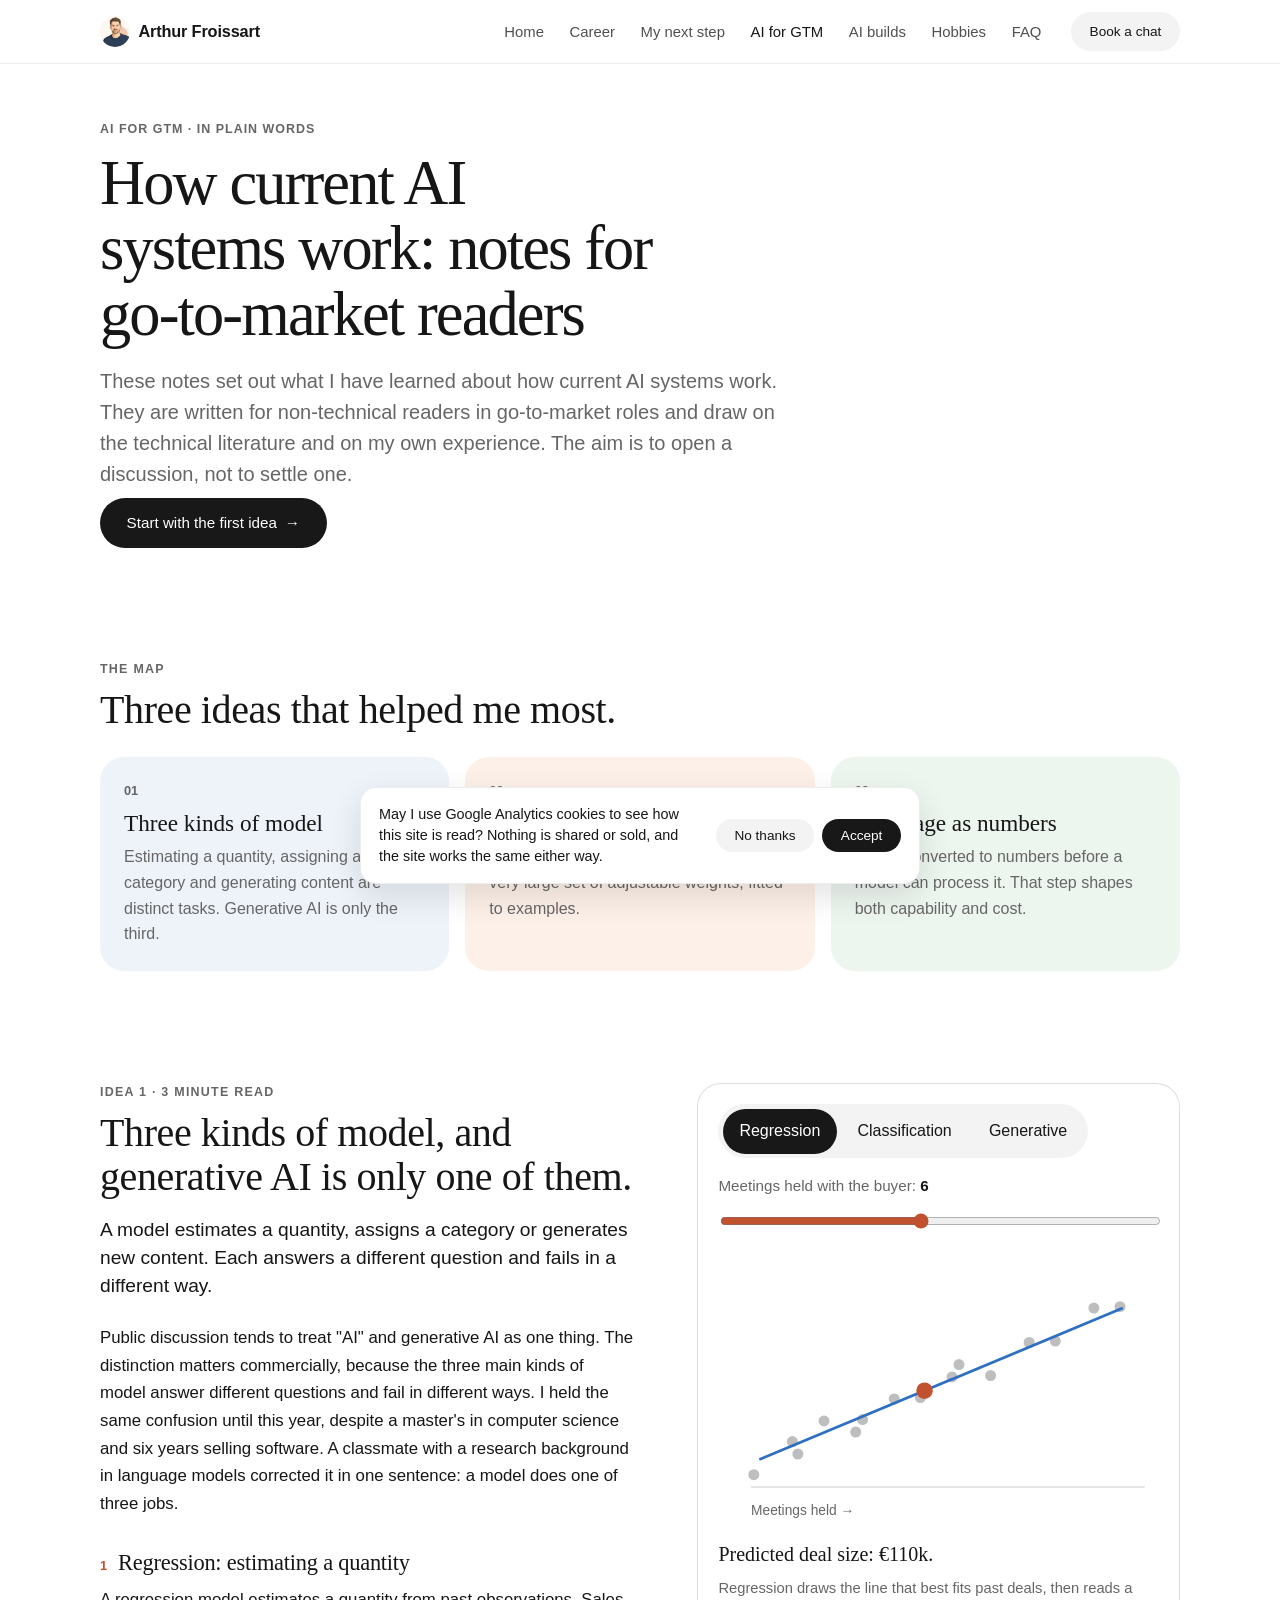
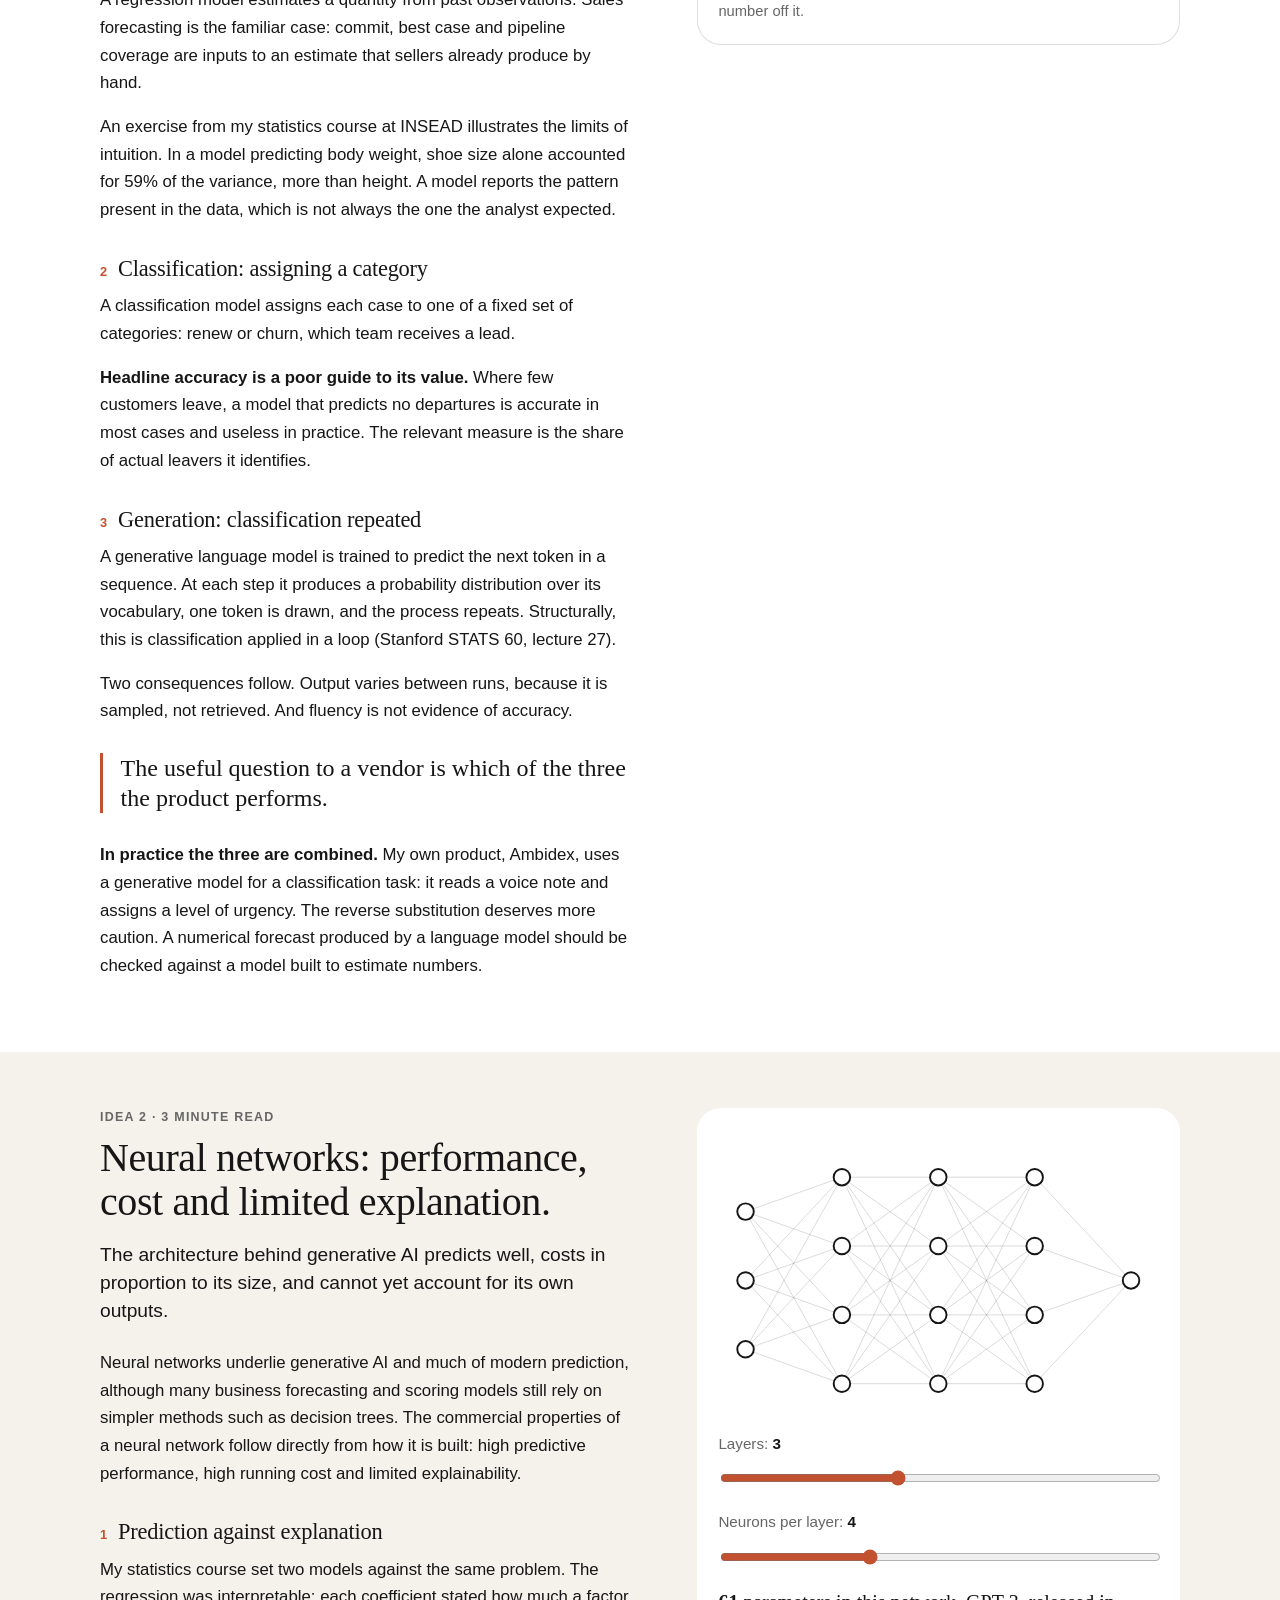
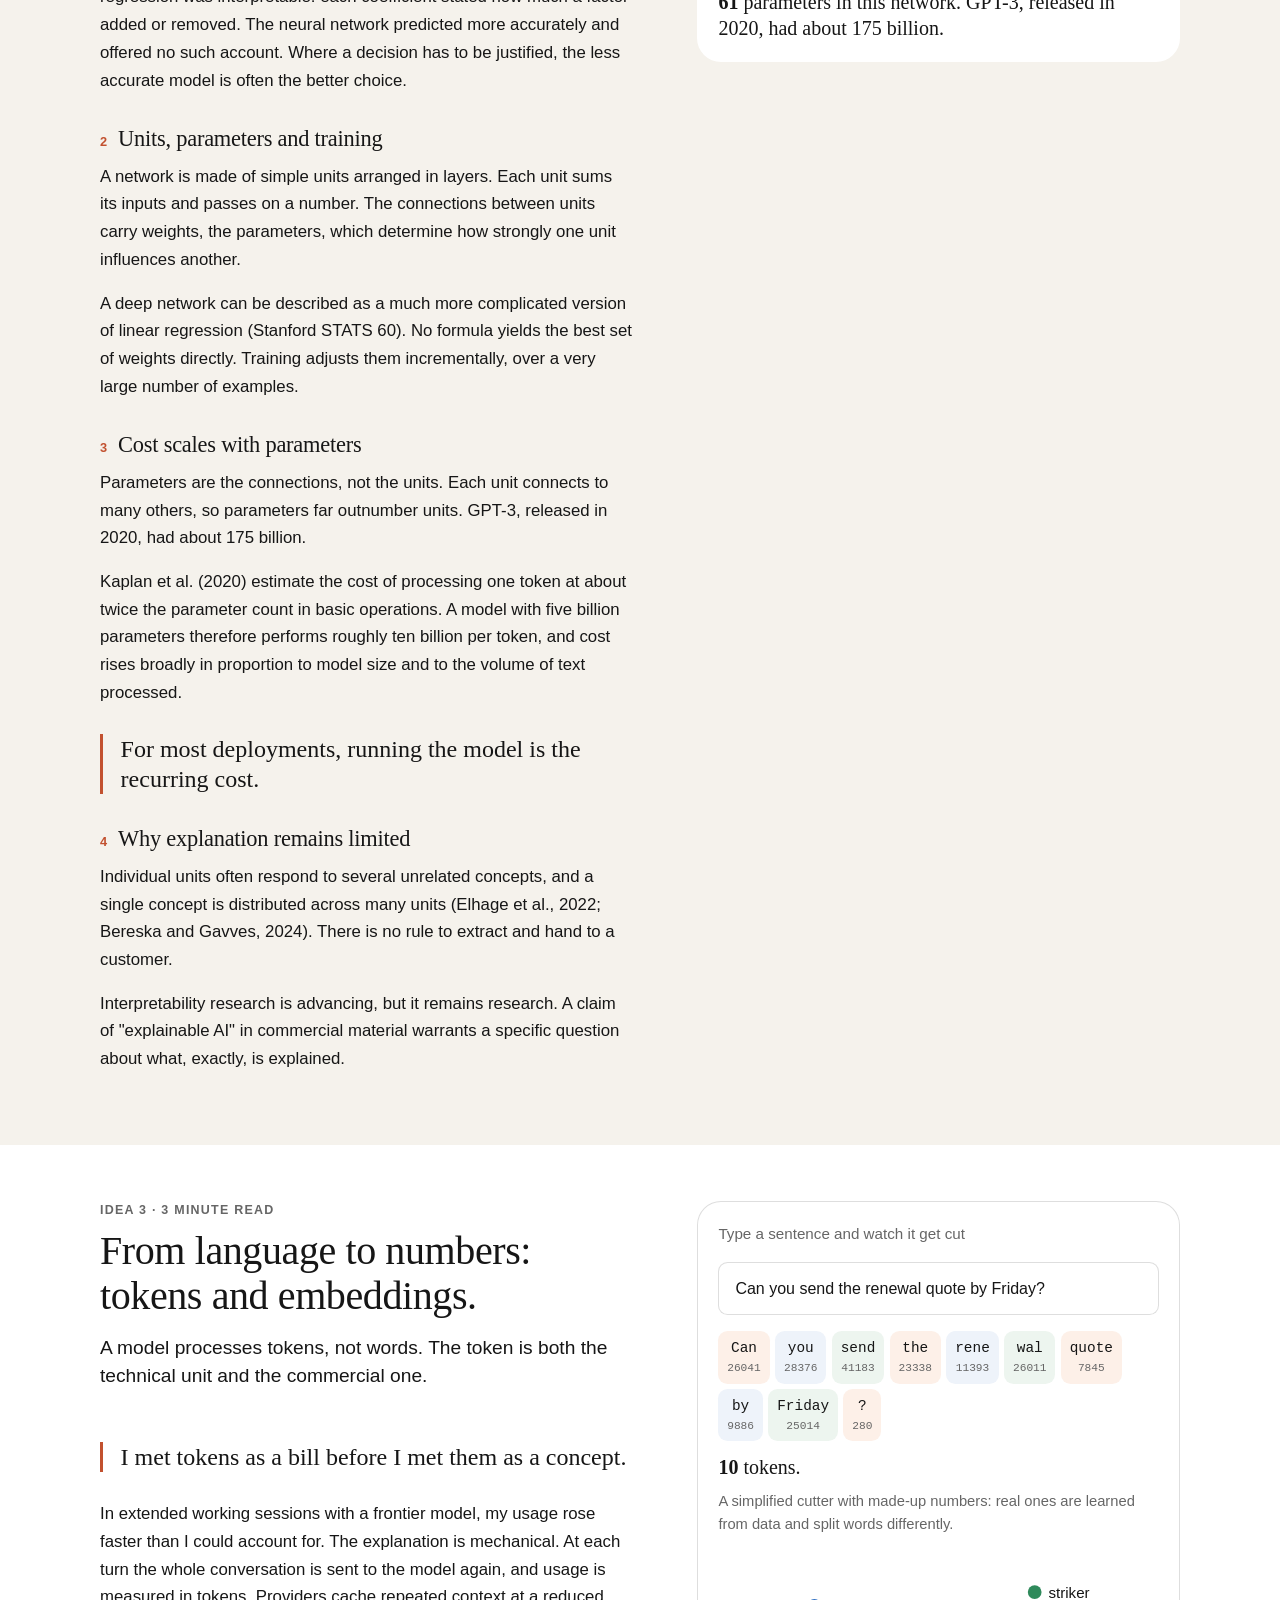
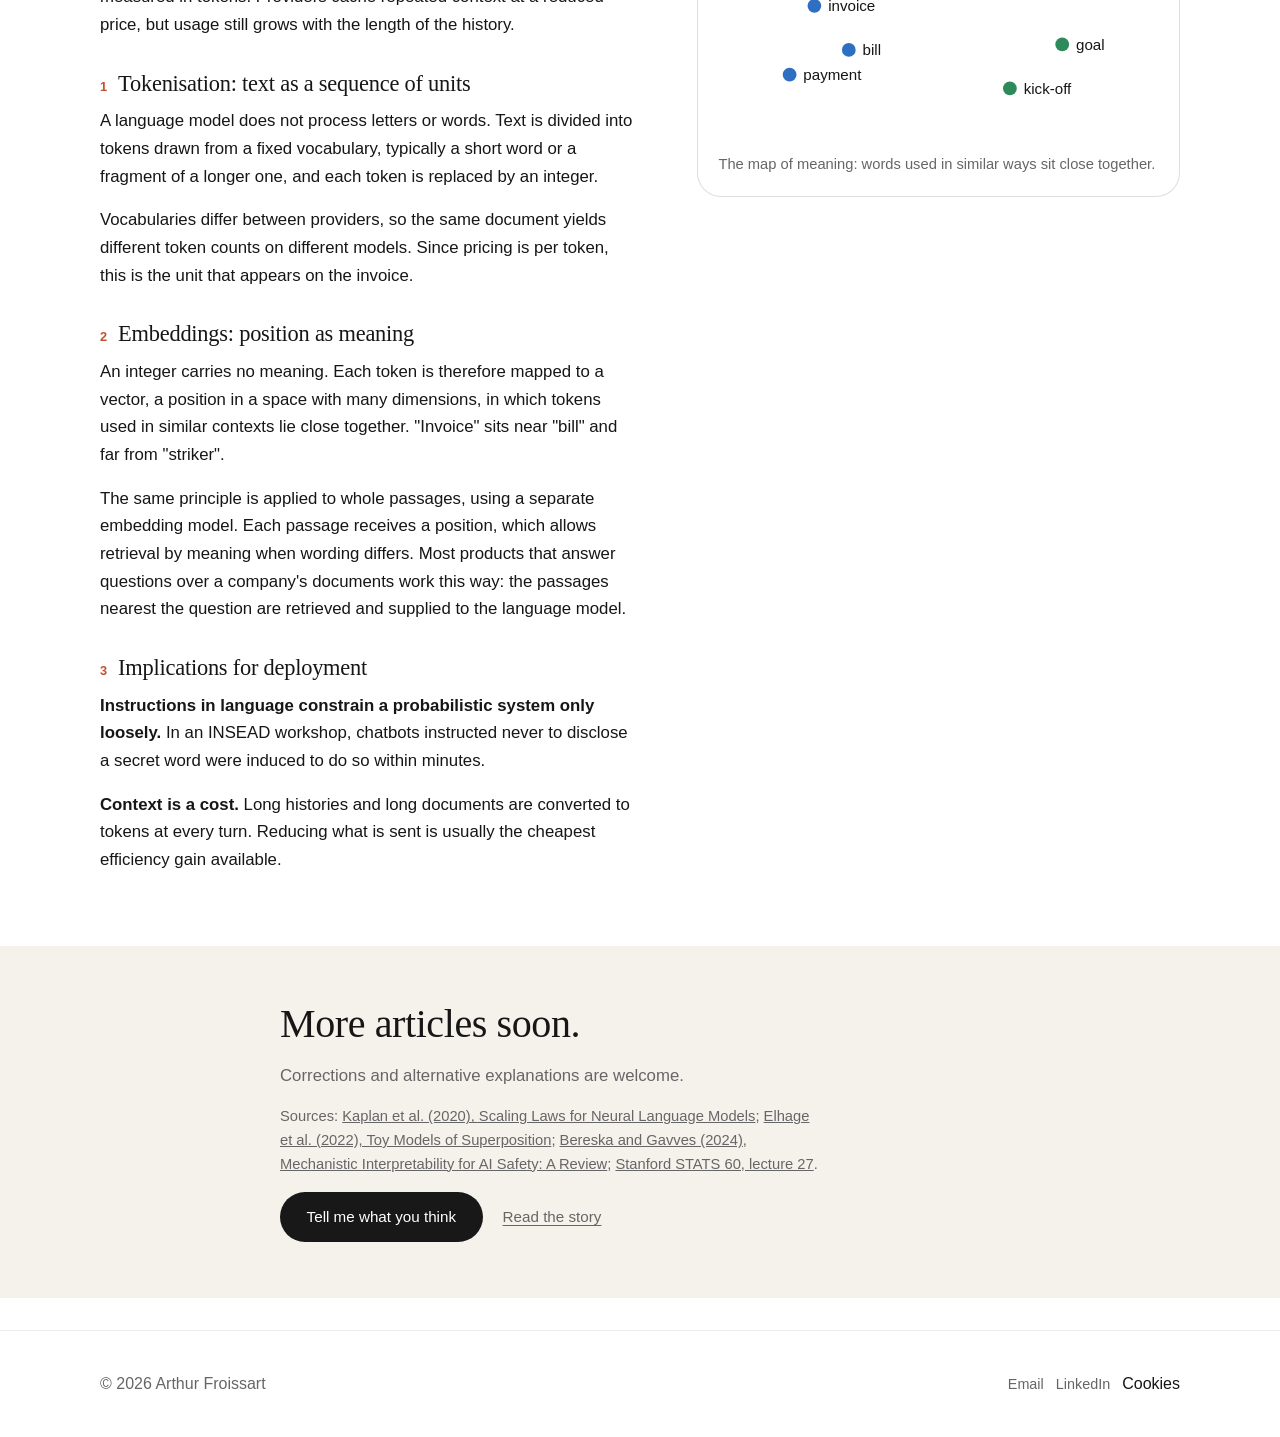
==== commit 7e0ae4d0: "add book-a-chat call to action across the site Co-Authored-By: Claude Opus 5.5 <noreply@anthropic.co" ====
--- a/ai-for-gtm.html
+++ b/ai-for-gtm.html
@@ -41,7 +41,7 @@
           <li><a class="site-nav__link" href="builds.html">AI builds</a></li>
           <li><a class="site-nav__link" href="outside.html">Hobbies</a></li>
           <li><a class="site-nav__link" href="faq.html">FAQ</a></li>
-          <li><a class="btn btn--secondary btn--sm site-nav__cta" href="mailto:arthurmf.amf@gmail.com">Say hello</a></li>
+          <li><a class="btn btn--secondary btn--sm site-nav__cta" href="https://calendar.app.google/CfKY5YtipS45RqvT8" target="_blank" rel="noopener" data-cta="book-header">Book a chat</a></li>
         </ul>
       </nav>
     </div>
--- a/style.css
+++ b/style.css
@@ -3733,3 +3733,45 @@
     transform: none;
   }
 }
+
+/* --------------------------------------------------------------------------
+   Call to action (T-0116)
+   -------------------------------------------------------------------------- */
+
+.cta-close {
+  margin-top: 2.5rem;
+  padding-top: 1.75rem;
+  border-top: 1px solid var(--color-border-strong);
+}
+
+.cta-close__more {
+  font-size: 0.9rem;
+  color: var(--color-muted);
+}
+
+.cta-close__more a {
+  color: inherit;
+}
+
+.cta-inline {
+  max-width: var(--prose-width);
+  margin: 2rem 0 1.25rem;
+  font-size: 0.95rem;
+  color: var(--color-muted);
+}
+
+.cta-inline a {
+  color: var(--color-text);
+  font-weight: 600;
+}
+
+@media (max-width: 759px) {
+  .talk-row .talk-row__main {
+    flex-basis: 100%;
+  }
+
+  .cta-row > .btn--primary {
+    flex-basis: 100%;
+    justify-content: center;
+  }
+}
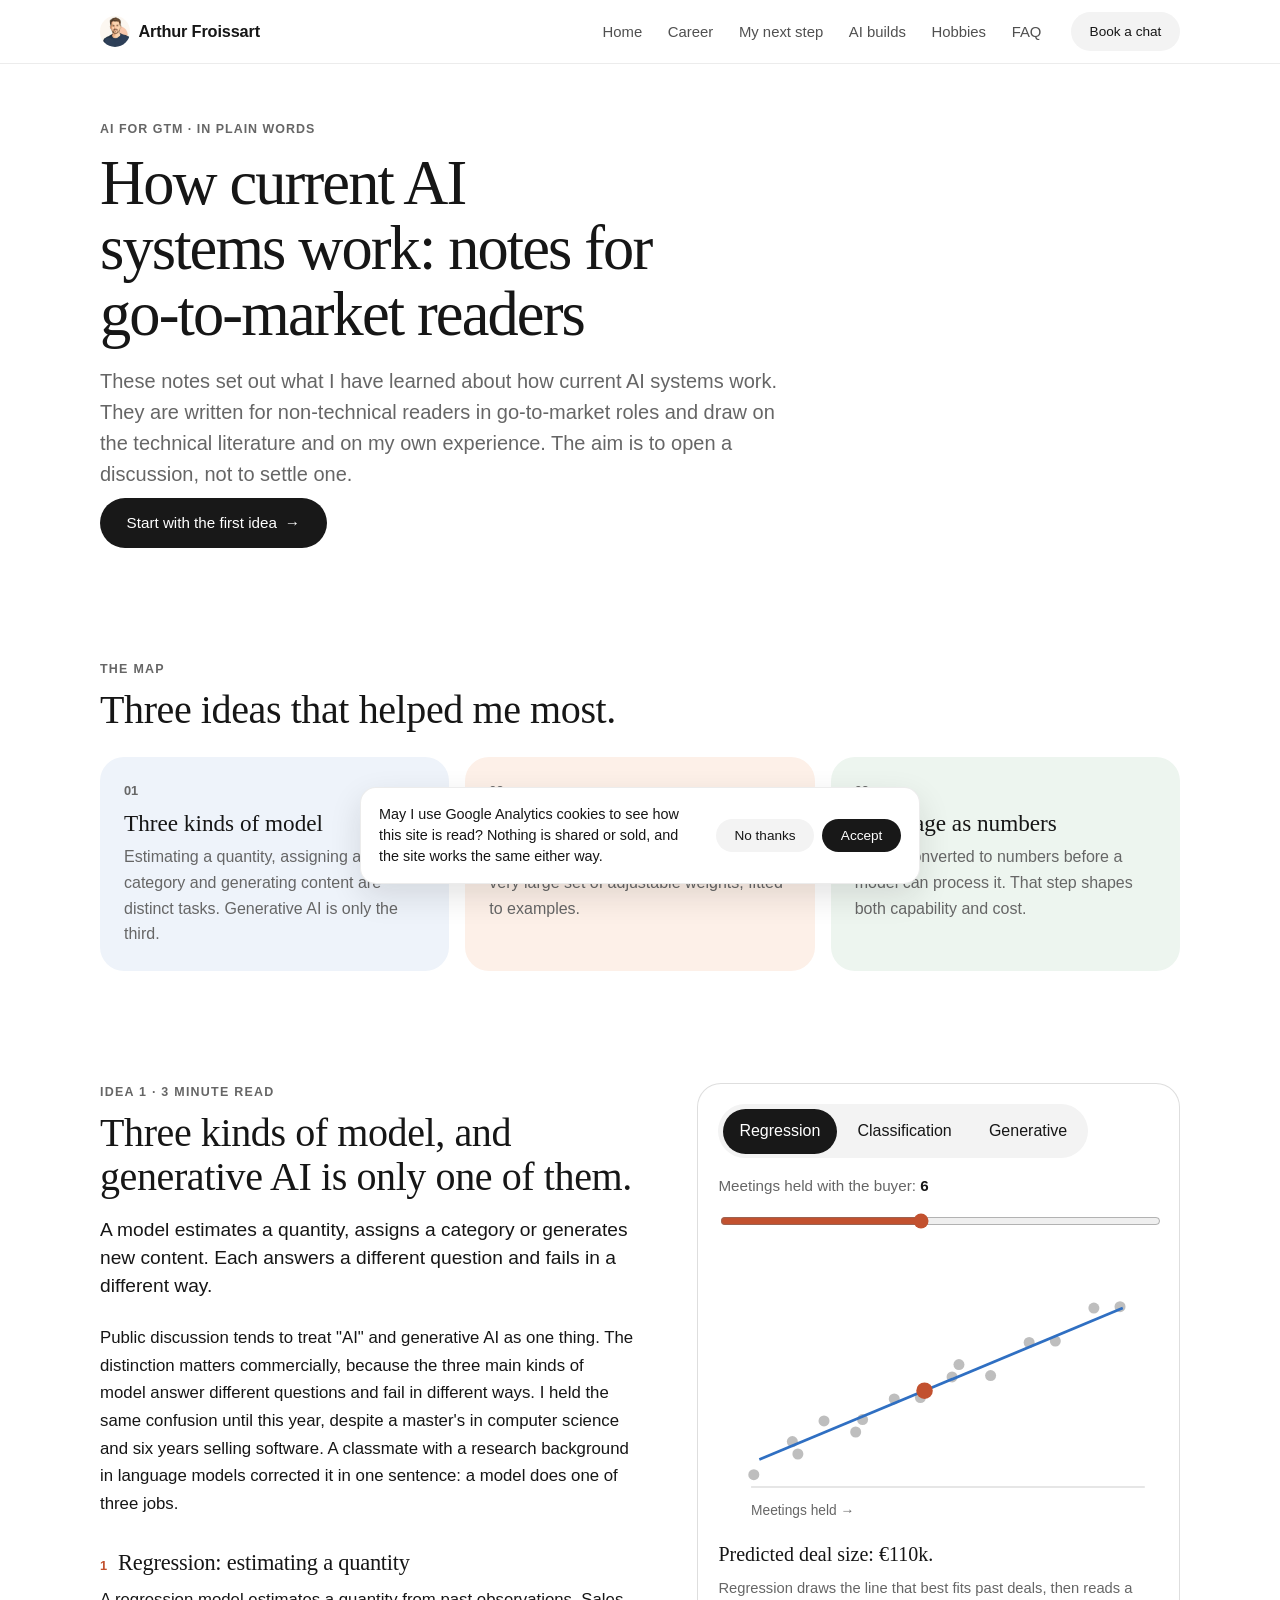
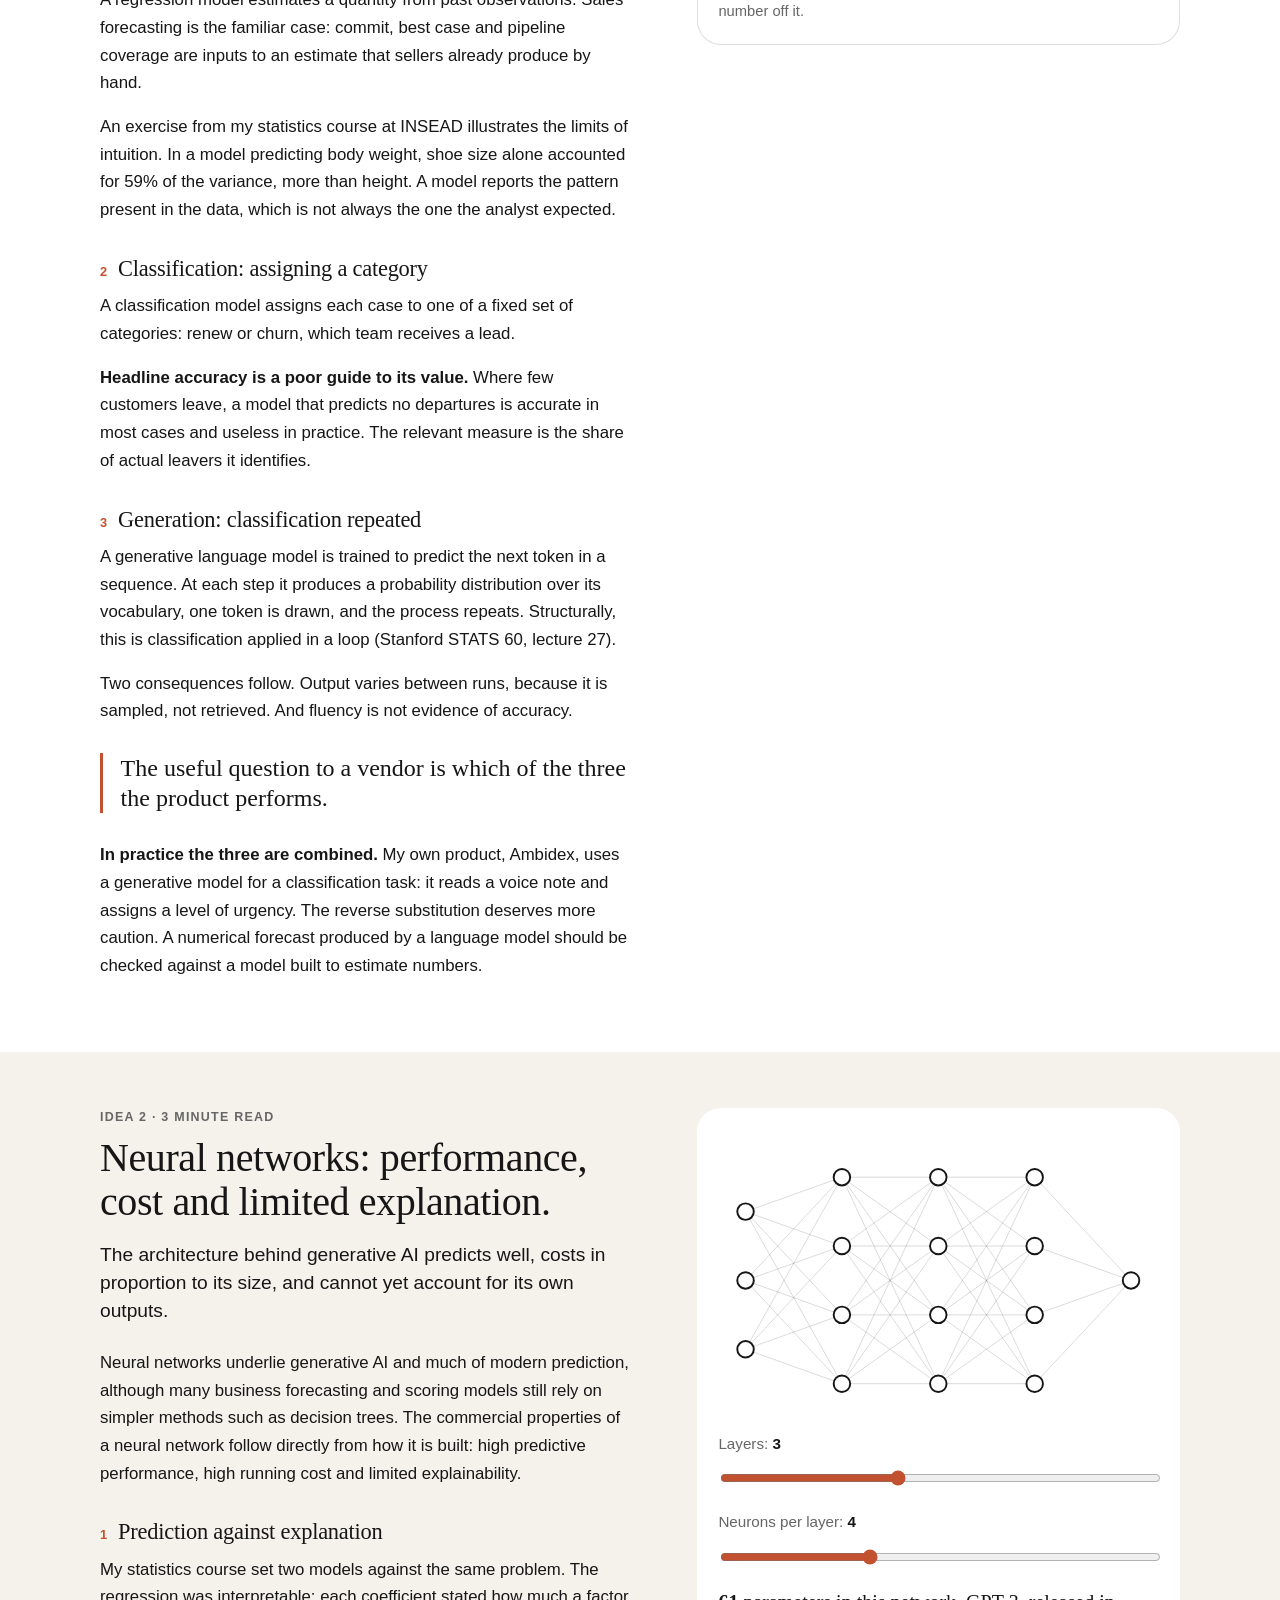
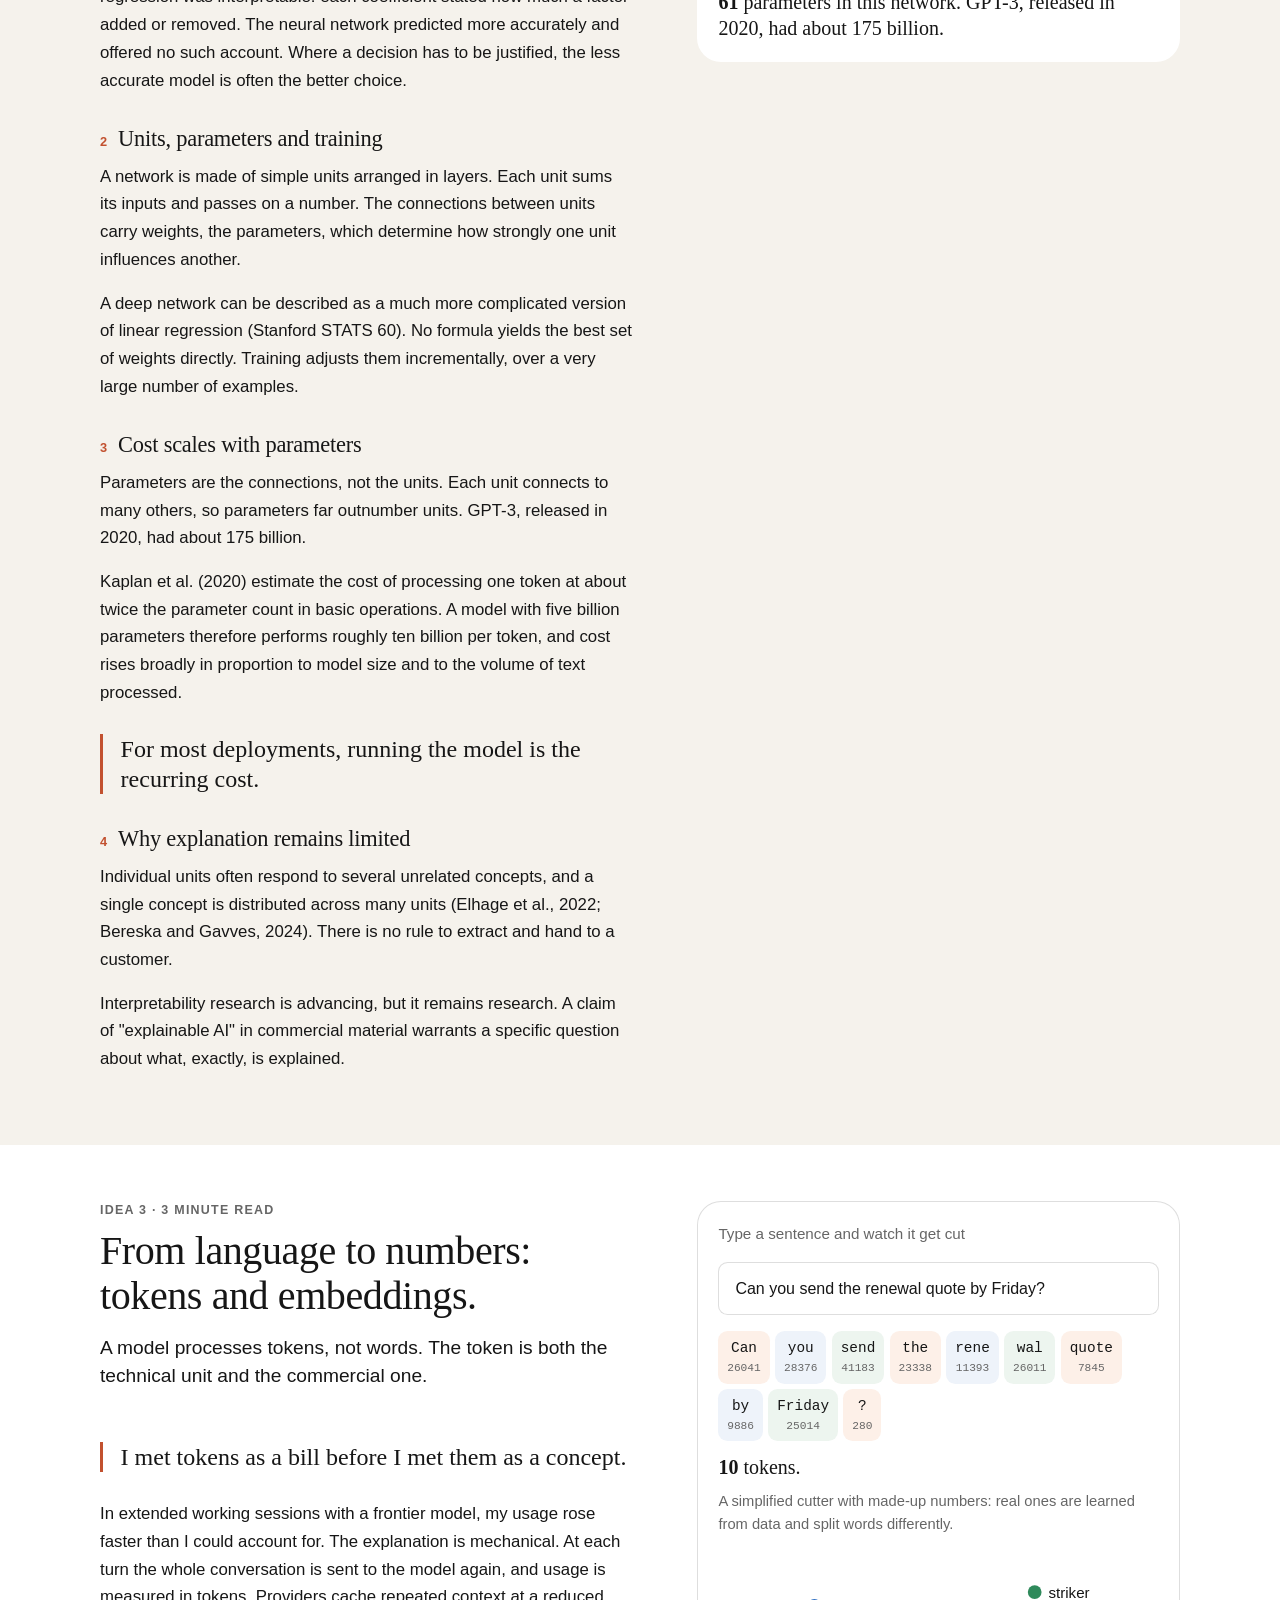
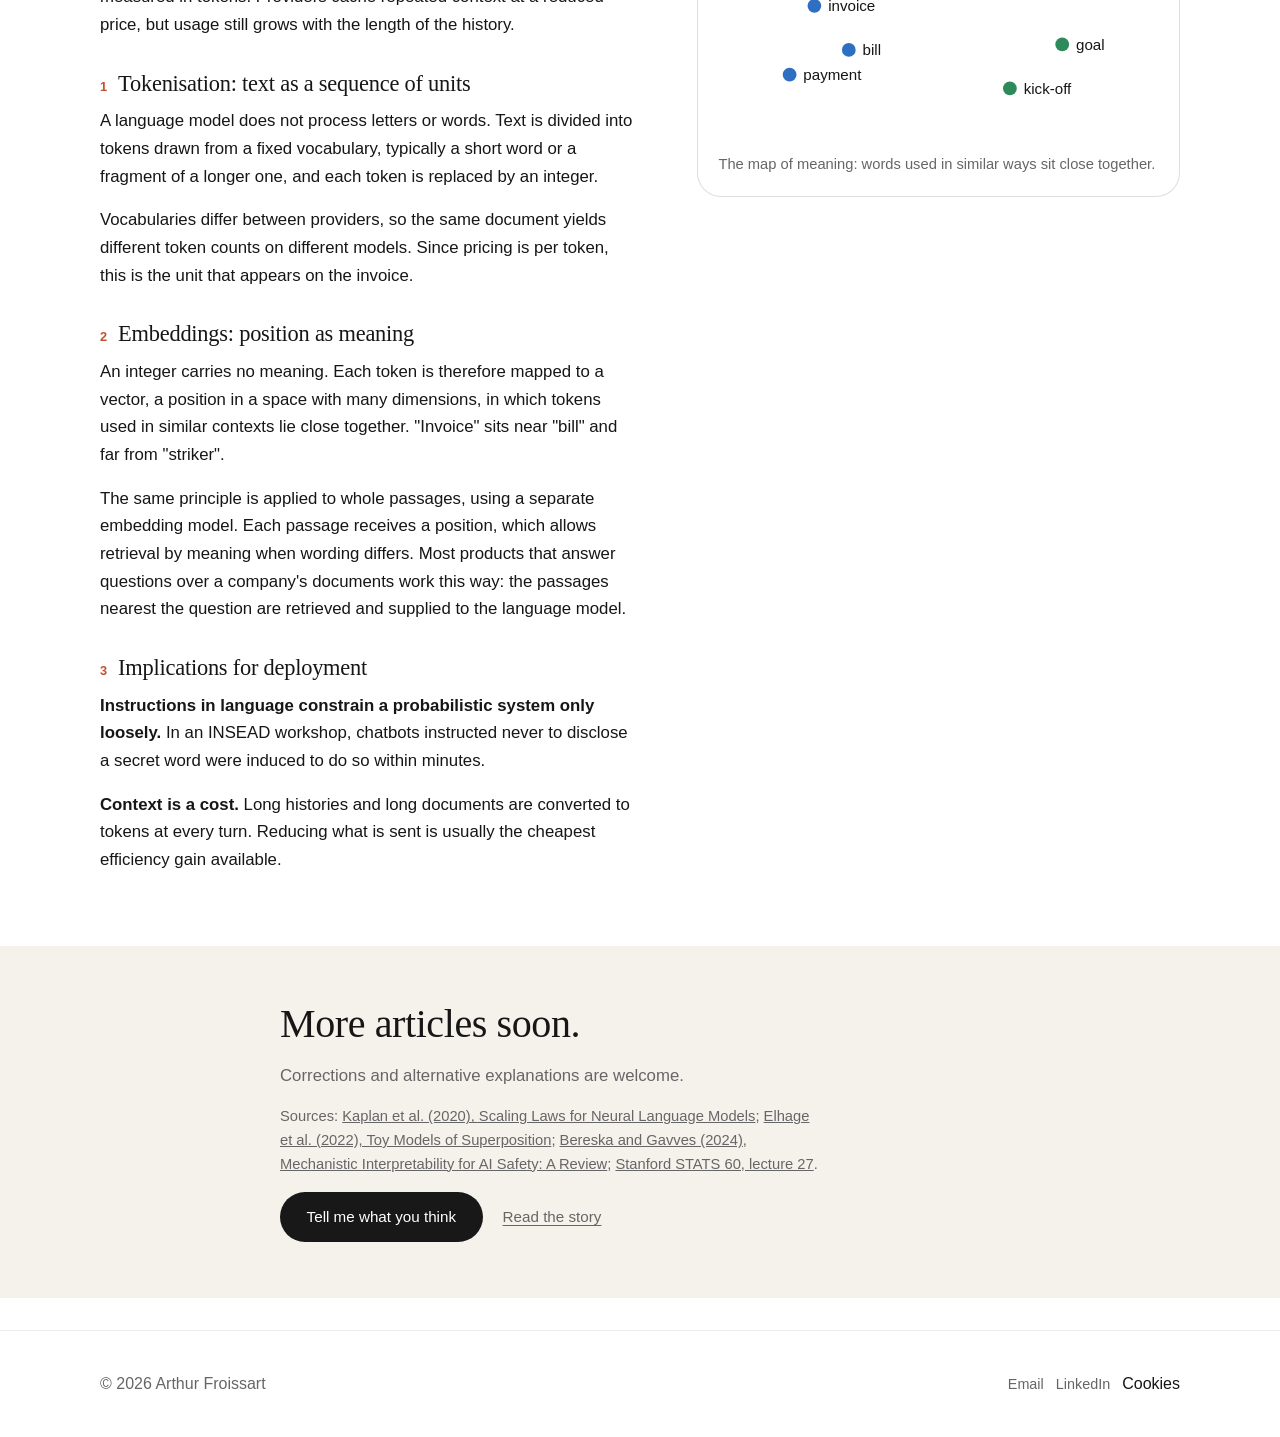
==== commit 55de5bac: "ship v1.4: new hero, ISP story page, updated AI builds, Wharton, Ambidex screenshots Co-Authored-By:" ====
--- a/ai-for-gtm.html
+++ b/ai-for-gtm.html
@@ -37,11 +37,10 @@
           <li><a class="site-nav__link" href="index.html">Home</a></li>
           <li><a class="site-nav__link" href="career.html">Career</a></li>
           <li><a class="site-nav__link" href="my-next-step.html">My next step</a></li>
-          <li><a class="site-nav__link is-active" href="ai-for-gtm.html" aria-current="page">AI for GTM</a></li>
           <li><a class="site-nav__link" href="builds.html">AI builds</a></li>
           <li><a class="site-nav__link" href="outside.html">Hobbies</a></li>
           <li><a class="site-nav__link" href="faq.html">FAQ</a></li>
-          <li><a class="btn btn--secondary btn--sm site-nav__cta" href="https://calendar.app.google/CfKY5YtipS45RqvT8" target="_blank" rel="noopener" data-cta="book-header">Book a chat</a></li>
+          <li><a class="btn btn--secondary btn--sm site-nav__cta" href="https://calendar.app.google/GeE9MD7jo6RR16AK8" target="_blank" rel="noopener" data-cta="book-header">Book a chat</a></li>
         </ul>
       </nav>
     </div>
--- a/style.css
+++ b/style.css
@@ -3457,7 +3457,7 @@
 
 @media (min-width: 1000px) {
   .builds-grid { grid-template-columns: repeat(4, minmax(0, 1fr)); }
-  .os-map ~ .builds-grid { grid-template-columns: repeat(3, minmax(0, 1fr)); }
+  .builds-grid { grid-template-columns: repeat(3, minmax(0, 1fr)); }
 }
 
 .build-card {
@@ -3775,3 +3775,387 @@
     justify-content: center;
   }
 }
+
+/* --------------------------------------------------------------------------
+   Home: section intros and the Personal OS diagram (pos.js)
+   -------------------------------------------------------------------------- */
+
+.section-head--split {
+  align-items: flex-start;
+}
+
+.section-head__lede {
+  max-width: 34rem;
+  margin: 0;
+  font-size: 1.05rem;
+  color: var(--color-muted);
+}
+
+@media (min-width: 900px) {
+  .section-head--split {
+    display: grid;
+    grid-template-columns: minmax(0, 0.9fr) minmax(0, 1.1fr);
+    gap: 3rem;
+  }
+  .section-head--split .section-head__lede { padding-top: 1.4rem; }
+}
+
+.pos-panel {
+  --pos-ink: #234a39;
+  --pos-ink-soft: #e4ebe5;
+  --pos-wire: #a9b9ae;
+  --pos-packet: var(--color-accent);
+  background: #ccd8cf;
+  border-radius: 2rem;
+  padding: clamp(1.4rem, 4vw, 3.25rem);
+  display: flex;
+  flex-direction: column;
+  gap: clamp(1.5rem, 3vw, 2.25rem);
+}
+
+.pos-panel .eyebrow { color: var(--pos-ink); }
+.pos-panel .section-head__title { color: #15271f; }
+.pos-panel .section-head__lede { color: #33463c; }
+
+.pos-panel__side {
+  display: flex;
+  flex-direction: column;
+  align-items: flex-start;
+  gap: 1rem;
+}
+
+.pos-panel__more {
+  color: var(--pos-ink);
+  font-weight: 600;
+  text-decoration: none;
+  border-bottom: 2px solid currentColor;
+  padding-bottom: 0.15rem;
+}
+
+.pos-panel__more:hover { border-bottom-color: transparent; }
+
+.pos-panel__links { gap: 1rem 1.5rem; }
+.pos-panel .btn--secondary { background: #fff; }
+.pos-panel .link-secondary { color: var(--pos-ink); }
+
+.pos {
+  margin: 0;
+  background: #fff;
+  border-radius: 1.5rem;
+  padding: clamp(0.75rem, 2vw, 1.5rem);
+}
+
+.pos__frame {
+  border: 1.5px dashed var(--pos-ink);
+  border-radius: 1.1rem;
+  padding: clamp(1rem, 2.4vw, 1.75rem);
+}
+
+.pos__hint {
+  margin: 0 0 1rem;
+  font-size: 0.8rem;
+  color: var(--color-muted);
+}
+
+.pos__stage {
+  position: relative;
+  display: flex;
+  flex-direction: column;
+  align-items: stretch;
+  gap: 0.6rem;
+}
+
+.pos__col {
+  list-style: none;
+  margin: 0;
+  padding: 0;
+  display: flex;
+  flex-direction: column;
+  gap: 0.6rem;
+}
+
+.pos__node {
+  width: 100%;
+  display: flex;
+  align-items: center;
+  justify-content: space-between;
+  gap: 0.75rem;
+  min-height: 3.6rem;
+  padding: 0.6rem 0.75rem 0.6rem 1rem;
+  background: #fff;
+  border: 1.5px solid var(--pos-ink);
+  border-radius: 0.75rem;
+  font: inherit;
+  font-size: 0.95rem;
+  font-weight: 500;
+  color: #15271f;
+  text-align: left;
+  cursor: pointer;
+  transition: opacity 0.3s var(--ease-out), background-color 0.3s var(--ease-out), transform 0.3s var(--ease-out);
+}
+
+.pos__node:focus-visible {
+  outline: 3px solid var(--pos-packet);
+  outline-offset: 2px;
+}
+
+.pos__tags {
+  display: flex;
+  flex-direction: column;
+  align-items: flex-end;
+  gap: 0.25rem;
+  flex-shrink: 0;
+}
+
+.pos__tag {
+  background: var(--pos-ink);
+  color: #fff;
+  font-size: 0.72rem;
+  font-weight: 500;
+  line-height: 1;
+  padding: 0.35rem 0.55rem;
+  border-radius: 0.3rem;
+  white-space: nowrap;
+}
+
+.pos__stage.is-focused .pos__node { opacity: 0.38; }
+.pos__stage.is-focused .pos__node.is-lit { opacity: 1; background: var(--pos-ink-soft); }
+.pos__node[aria-pressed="true"] { box-shadow: inset 0 0 0 1.5px var(--pos-ink); }
+
+.pos__router {
+  position: relative;
+  display: flex;
+  flex-direction: column;
+  align-items: center;
+  justify-content: center;
+  min-height: 6.5rem;
+  padding: 0 18% 1.25rem;
+  text-align: center;
+}
+
+.pos__router-shape {
+  position: absolute;
+  inset: 0;
+  width: 100%;
+  height: 100%;
+  overflow: visible;
+}
+
+.pos__router-shape path {
+  fill: var(--pos-ink-soft);
+  stroke: var(--pos-ink);
+  stroke-width: 1.5;
+  vector-effect: non-scaling-stroke;
+  transition: fill 0.3s var(--ease-out);
+}
+
+.pos__router.is-lit .pos__router-shape path { fill: #d5e2d8; }
+.pos__router-shape--v { display: none; }
+
+.pos__router-name {
+  position: relative;
+  font-family: var(--font-display);
+  font-size: 1.6rem;
+  color: var(--pos-ink);
+  text-decoration: underline;
+  text-underline-offset: 0.2em;
+  text-decoration-thickness: 1.5px;
+}
+
+.pos__router-sub {
+  position: relative;
+  font-size: 0.72rem;
+  color: #33463c;
+  line-height: 1.3;
+}
+
+.pos__hub-wrap {
+  display: flex;
+  justify-content: center;
+}
+
+.pos__hub {
+  width: 11rem;
+  aspect-ratio: 1;
+  border-radius: 50%;
+  background: var(--pos-ink);
+  color: #fff;
+  display: flex;
+  flex-direction: column;
+  align-items: center;
+  justify-content: center;
+  text-align: center;
+  padding: 1rem;
+  transition: box-shadow 0.4s var(--ease-out);
+}
+
+.pos__hub.is-lit { box-shadow: 0 0 0 8px rgba(35, 74, 57, 0.14); }
+
+.pos__hub-name {
+  font-family: var(--font-display);
+  font-size: 1.35rem;
+  line-height: 1.15;
+}
+
+.pos__hub small {
+  margin-top: 0.4rem;
+  font-size: 0.78rem;
+  opacity: 0.8;
+}
+
+/* Phone: stacked, with flowing CSS connectors between the stages */
+.pos__link {
+  align-self: center;
+  width: 2px;
+  height: 1.75rem;
+  background-image: linear-gradient(var(--pos-ink) 50%, transparent 50%);
+  background-size: 2px 8px;
+}
+
+@media (prefers-reduced-motion: no-preference) {
+  .pos__link { animation: pos-flow-down 0.9s linear infinite; }
+}
+
+@keyframes pos-flow-down {
+  to { background-position: 0 8px; }
+}
+
+.pos__wires {
+  position: absolute;
+  inset: 0;
+  width: 100%;
+  height: 100%;
+  pointer-events: none;
+  overflow: visible;
+}
+
+.pos__wire {
+  fill: none;
+  stroke: var(--pos-wire);
+  stroke-width: 1.5;
+  transition: stroke 0.3s var(--ease-out), opacity 0.3s var(--ease-out);
+}
+
+.pos__wire--trunk { stroke: var(--pos-ink); stroke-width: 2.5; }
+.pos__wire-tip { fill: var(--pos-wire); transition: fill 0.3s var(--ease-out), opacity 0.3s var(--ease-out); }
+.pos__wire-route path { fill: none; stroke: none; }
+
+.pos__stage.is-focused .pos__wire:not(.pos__wire--trunk),
+.pos__stage.is-focused .pos__wire-tip { opacity: 0.3; }
+.pos__stage.is-focused .pos__wire.is-lit { opacity: 1; stroke: var(--pos-ink); stroke-dasharray: 5 5; }
+.pos__stage.is-focused .pos__wire-tip.is-lit { opacity: 1; fill: var(--pos-ink); }
+
+@media (prefers-reduced-motion: no-preference) {
+  .pos__stage.is-focused .pos__wire.is-lit:not(.pos__wire--trunk) { animation: pos-flow 0.6s linear infinite; }
+}
+
+@keyframes pos-flow {
+  to { stroke-dashoffset: -10; }
+}
+
+.pos__packet {
+  fill: var(--pos-packet);
+  stroke: #fff;
+  stroke-width: 1.5;
+}
+
+.pos__foot {
+  display: flex;
+  flex-wrap: wrap;
+  justify-content: space-between;
+  gap: 0.4rem 1.5rem;
+  margin-top: 1.25rem;
+  font-size: 0.8rem;
+  color: #33463c;
+}
+
+/* Wide: one row, inputs → router → vault → outputs, wires drawn by pos.js */
+@media (min-width: 900px) {
+  .pos__stage {
+    display: grid;
+    grid-template-columns: minmax(0, 1.45fr) minmax(5.5rem, 0.42fr) minmax(8.5rem, 0.52fr) minmax(0, 1.45fr);
+    column-gap: 1.75rem;
+    align-items: center;
+  }
+
+  .pos__link { display: none; }
+  .pos__col--out { margin-left: 1.75rem; }
+  .pos__node { font-size: 0.92rem; padding-left: 0.85rem; }
+
+  .pos__router {
+    align-self: stretch;
+    padding: 0 0.6rem 0 0.4rem;
+  }
+
+  .pos__router-shape--v { display: block; }
+  .pos__router-shape--h { display: none; }
+
+  .pos__router-sub {
+    position: absolute;
+    bottom: -2.2rem;
+    left: 50%;
+    transform: translateX(-50%);
+    width: 15rem;
+  }
+
+  .pos__hub { width: 100%; max-width: 12rem; }
+  .pos__router-name { font-size: 1.3rem; margin-left: -0.6rem; }
+
+  /* Draw the wires in when the diagram first scrolls into view */
+  .js .pos__wire-base { opacity: 0; transition: opacity 0.8s var(--ease-out) 0.2s; }
+  .js .pos__stage.is-live .pos__wire-base { opacity: 1; }
+  .pos__foot { margin-top: 2.75rem; }
+}
+
+@media (max-width: 899px) {
+  .pos__hint { display: none; }
+}
+
+
+.hero__schools { display: flex; flex-wrap: wrap; align-items: center; gap: 0.5rem 1.1rem; margin: 0.25rem 0 0; font-size: 0.85rem; color: var(--color-muted); }
+.hero__school { display: inline-flex; align-items: center; gap: 0.45rem; font-weight: 600; color: var(--color-text); }
+.hero__school img { height: 1.35rem; width: auto; }
+
+/* v1.4: Wharton beside INSEAD */
+.school__brand + .school__brand { margin-top: 0.75rem; }
+.school__logo--light { background: #fff; border: 1px solid var(--color-border); }
+.school__logo--light img { filter: none; }
+
+
+/* v1.4: real product screenshots in place of the chip demo */
+.shots { position: relative; margin: 0; padding: 1.25rem 1.25rem 2.25rem; }
+.shots__img { display: block; width: 100%; height: auto; border-radius: 0.9rem; border: 1px solid var(--color-border); background: #fff; box-shadow: 0 18px 40px -22px rgba(0,0,0,0.35); }
+.shots__img--back { width: 88%; margin-left: auto; opacity: 0.95; }
+.shots__img--front { width: 92%; margin-top: -22%; position: relative; }
+.shots__cap { position: absolute; left: 1.25rem; bottom: 0.6rem; font-size: 0.75rem; color: var(--color-muted); }
+.shots--wide { padding: 0 0 1.8rem; }
+.shots--wide .shots__img--front { width: 100%; }
+.shots--wide .shots__cap { left: 0; bottom: 0; }
+
+
+/* v1.4 hero: event photos in a rounded card, grey until hovered (same language as the Hobbies gallery) */
+.hero--show { align-items: center; }
+.hero-card { position: relative; margin: 0; width: 100%; aspect-ratio: 4 / 5; border-radius: 1rem; overflow: hidden; background: var(--color-surface); }
+.hero-card__slide { position: absolute; inset: 0; width: 100%; height: 100%; object-fit: cover; object-position: var(--pos); opacity: 0; transition: opacity 1s ease-in-out, filter 0.5s ease, transform 0.9s var(--ease-out); }
+.hero-card__slide.is-on { opacity: 1; }
+@media (hover: hover) {
+  .hero-card__slide { filter: saturate(0.45) sepia(0.12) brightness(1.02); }
+  .hero-card:hover .hero-card__slide { filter: none; transform: scale(1.03); }
+}
+.hero-card__pause { position: absolute; right: 0.75rem; bottom: 0.75rem; padding: 0.25rem 0.6rem; border: none; border-radius: 999px; background: rgba(255, 255, 255, 0.85); color: var(--color-text); font-size: 0.72rem; cursor: pointer; }
+.hero__logos { display: inline-flex; align-items: center; gap: 0.75rem; }
+.hero__logo { display: block; width: auto; }
+.hero__logo--insead { height: 1.35rem; }
+.hero__logo--wharton { height: 1.6rem; }
+.hero__logo-sep { width: 1px; height: 1.4rem; background: var(--color-border-strong, #ccc); }
+.hero__logo-label { font-weight: 600; font-size: 0.95rem; color: var(--color-text); }
+.hero__schools { gap: 0.6rem 1.4rem; margin-top: 0.5rem; }
+@media (max-width: 899px) {
+  .hero--show .hero-card { order: -1; aspect-ratio: 5 / 4; }
+}
+@media (min-width: 900px) {
+  .hero--show { grid-template-columns: minmax(0, 1.15fr) minmax(0, 0.85fr); gap: 3.5rem; }
+  .hero--show .hero-card { max-width: 30rem; justify-self: end; }
+}
+@media (prefers-reduced-motion: reduce) { .hero-card__slide { transition: filter 0.5s ease; } }
+.hero--show .hero__schools { margin-bottom: 1.25rem; }
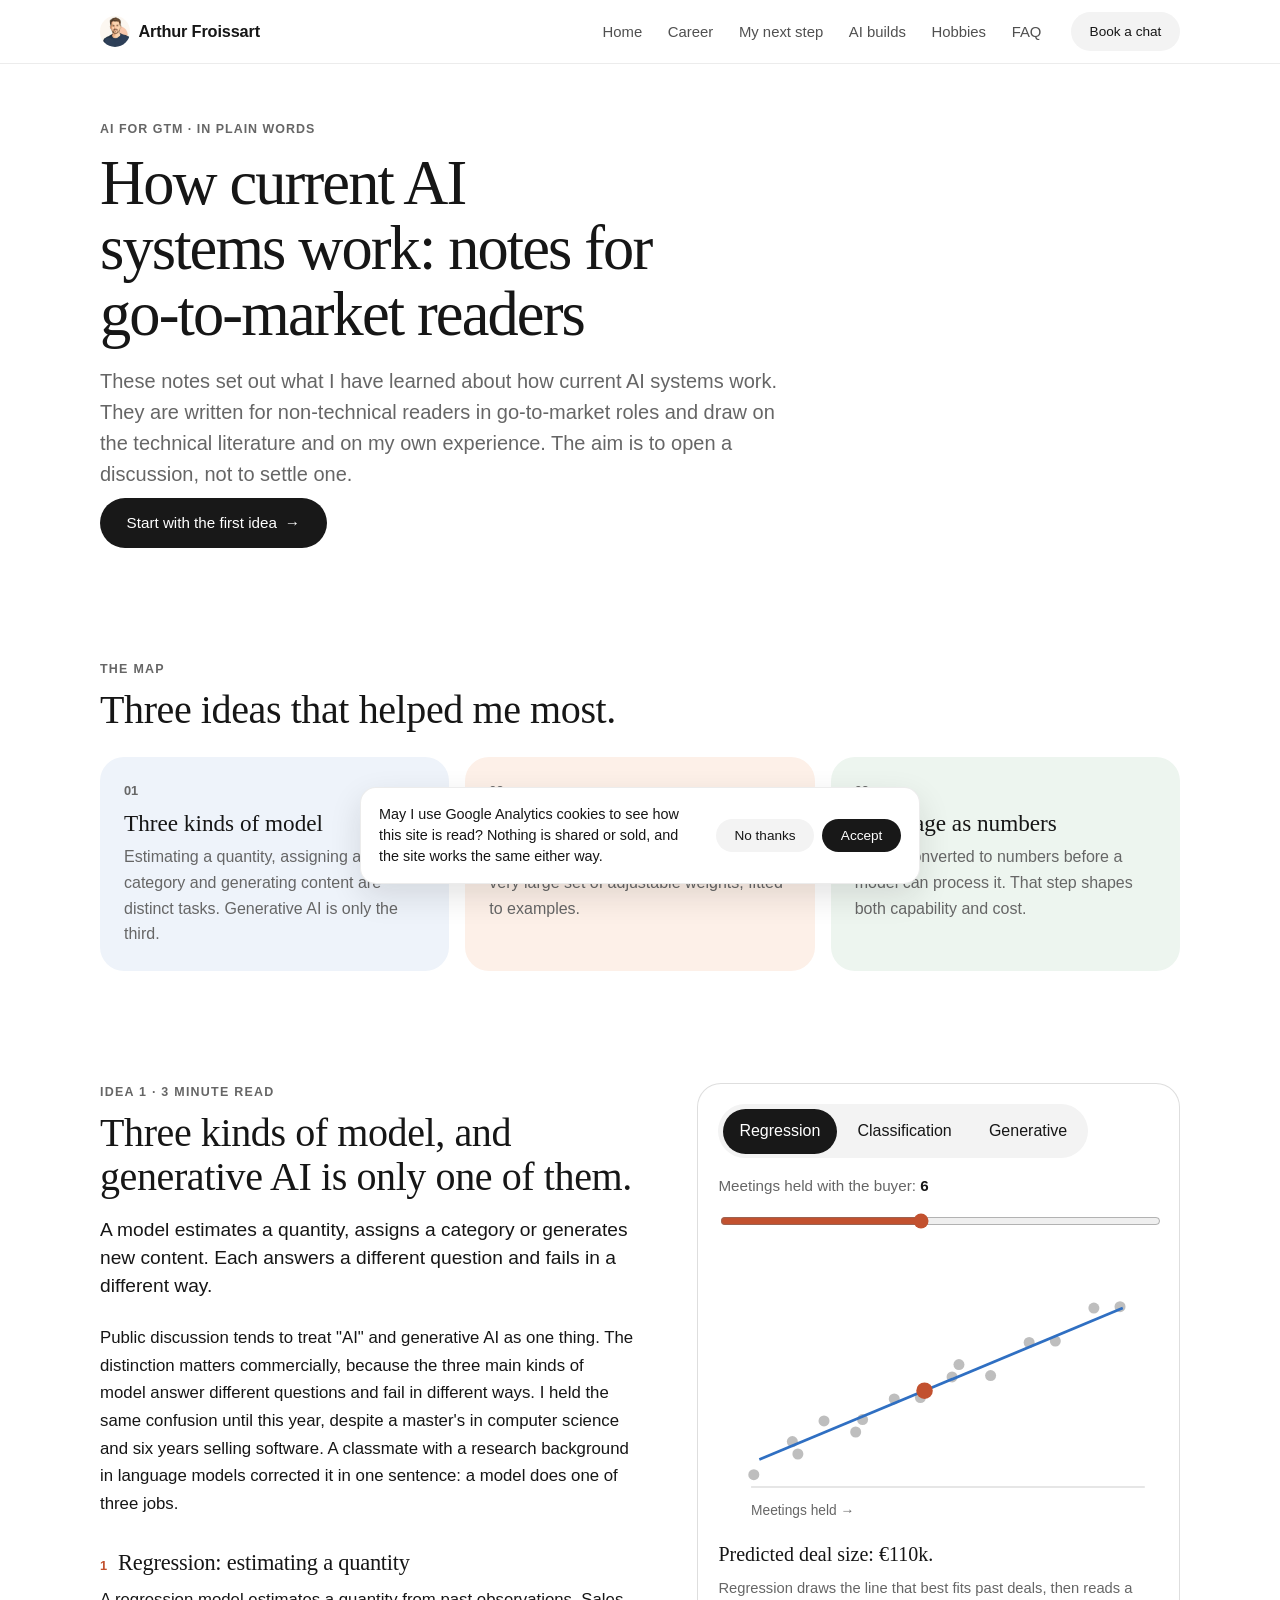
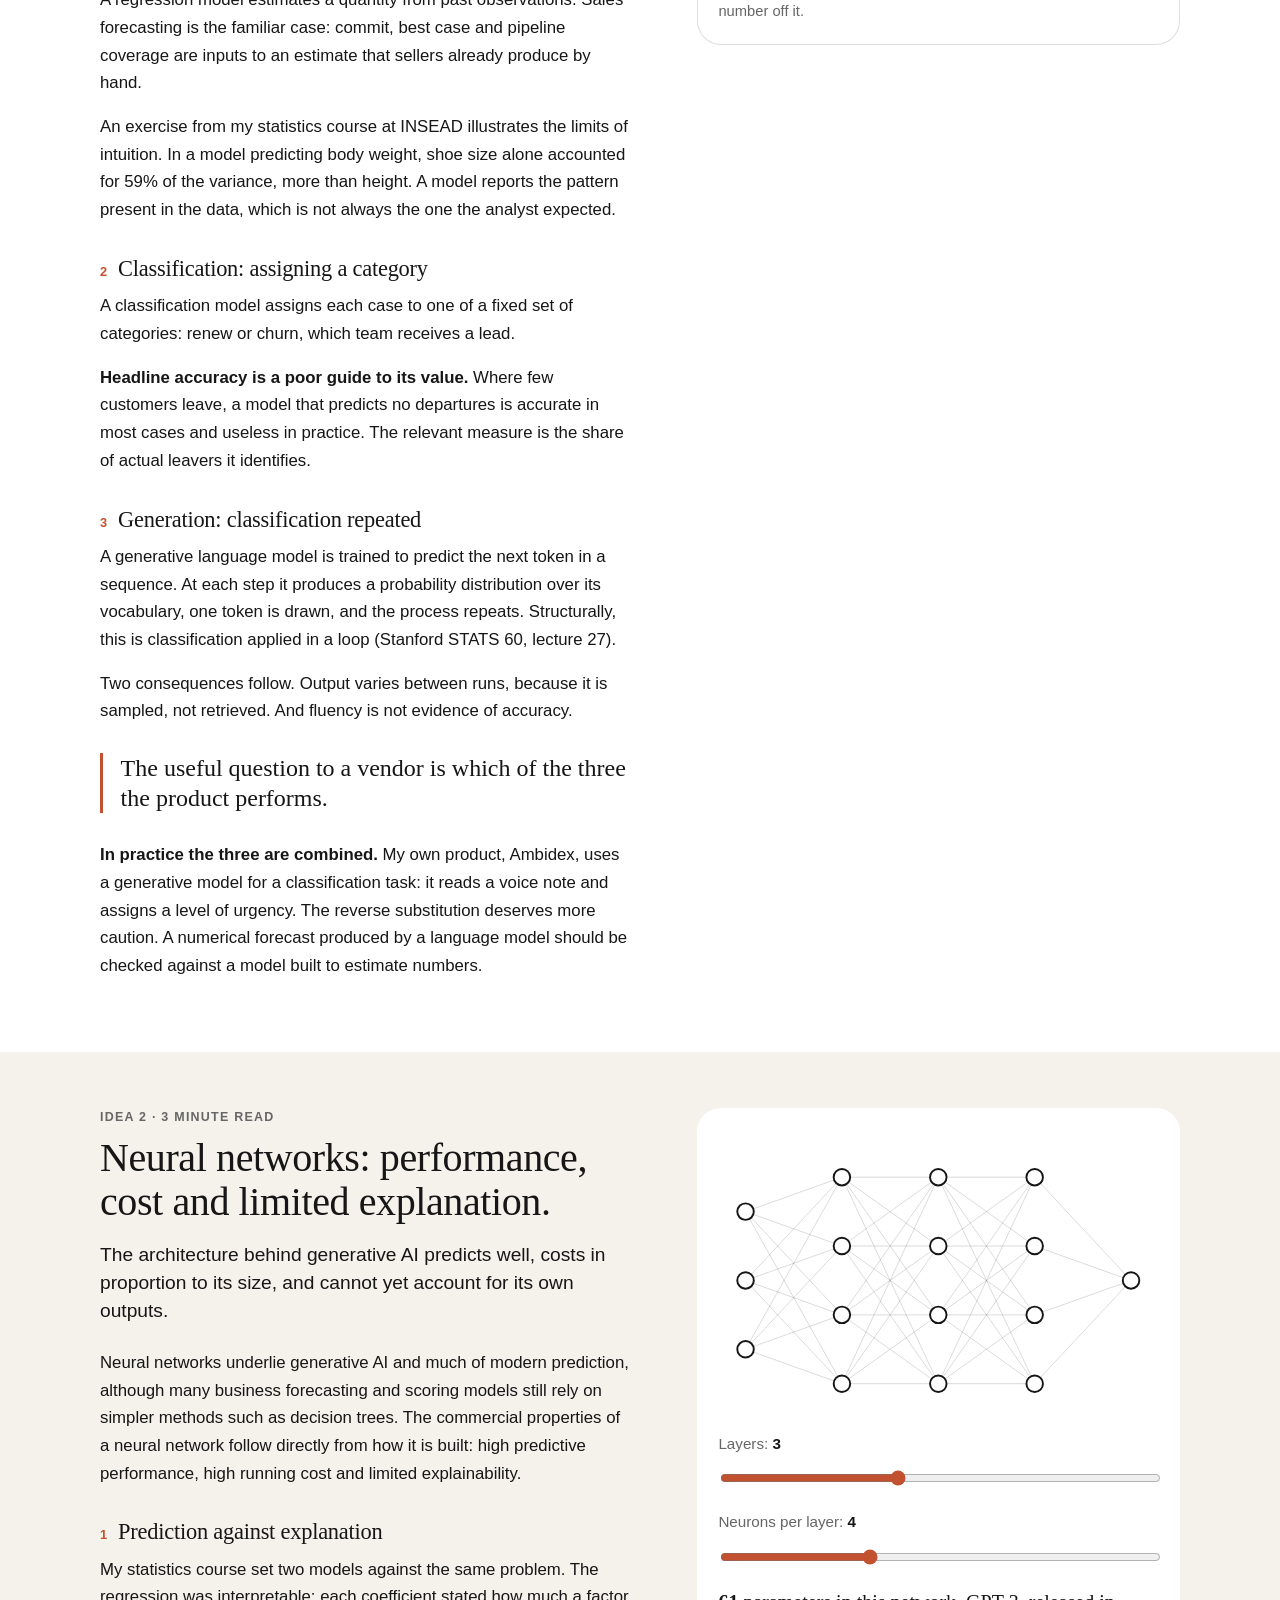
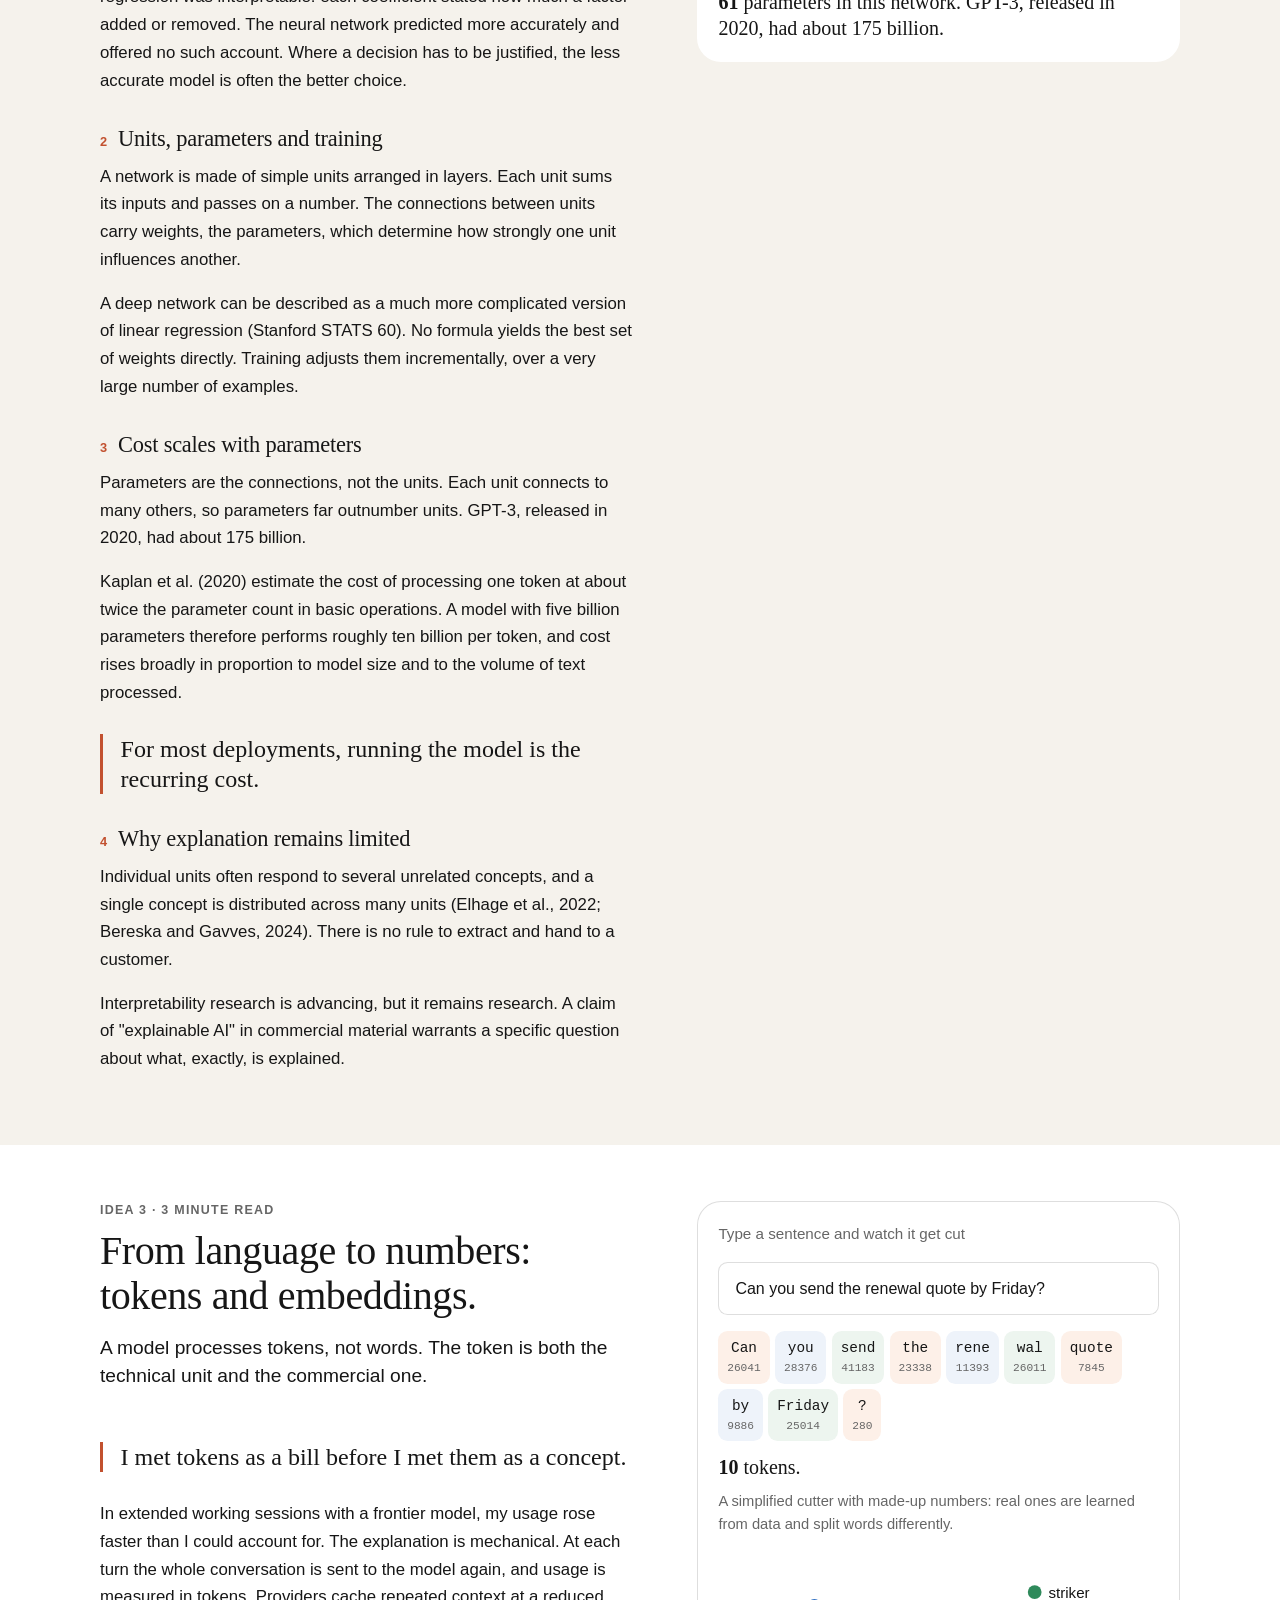
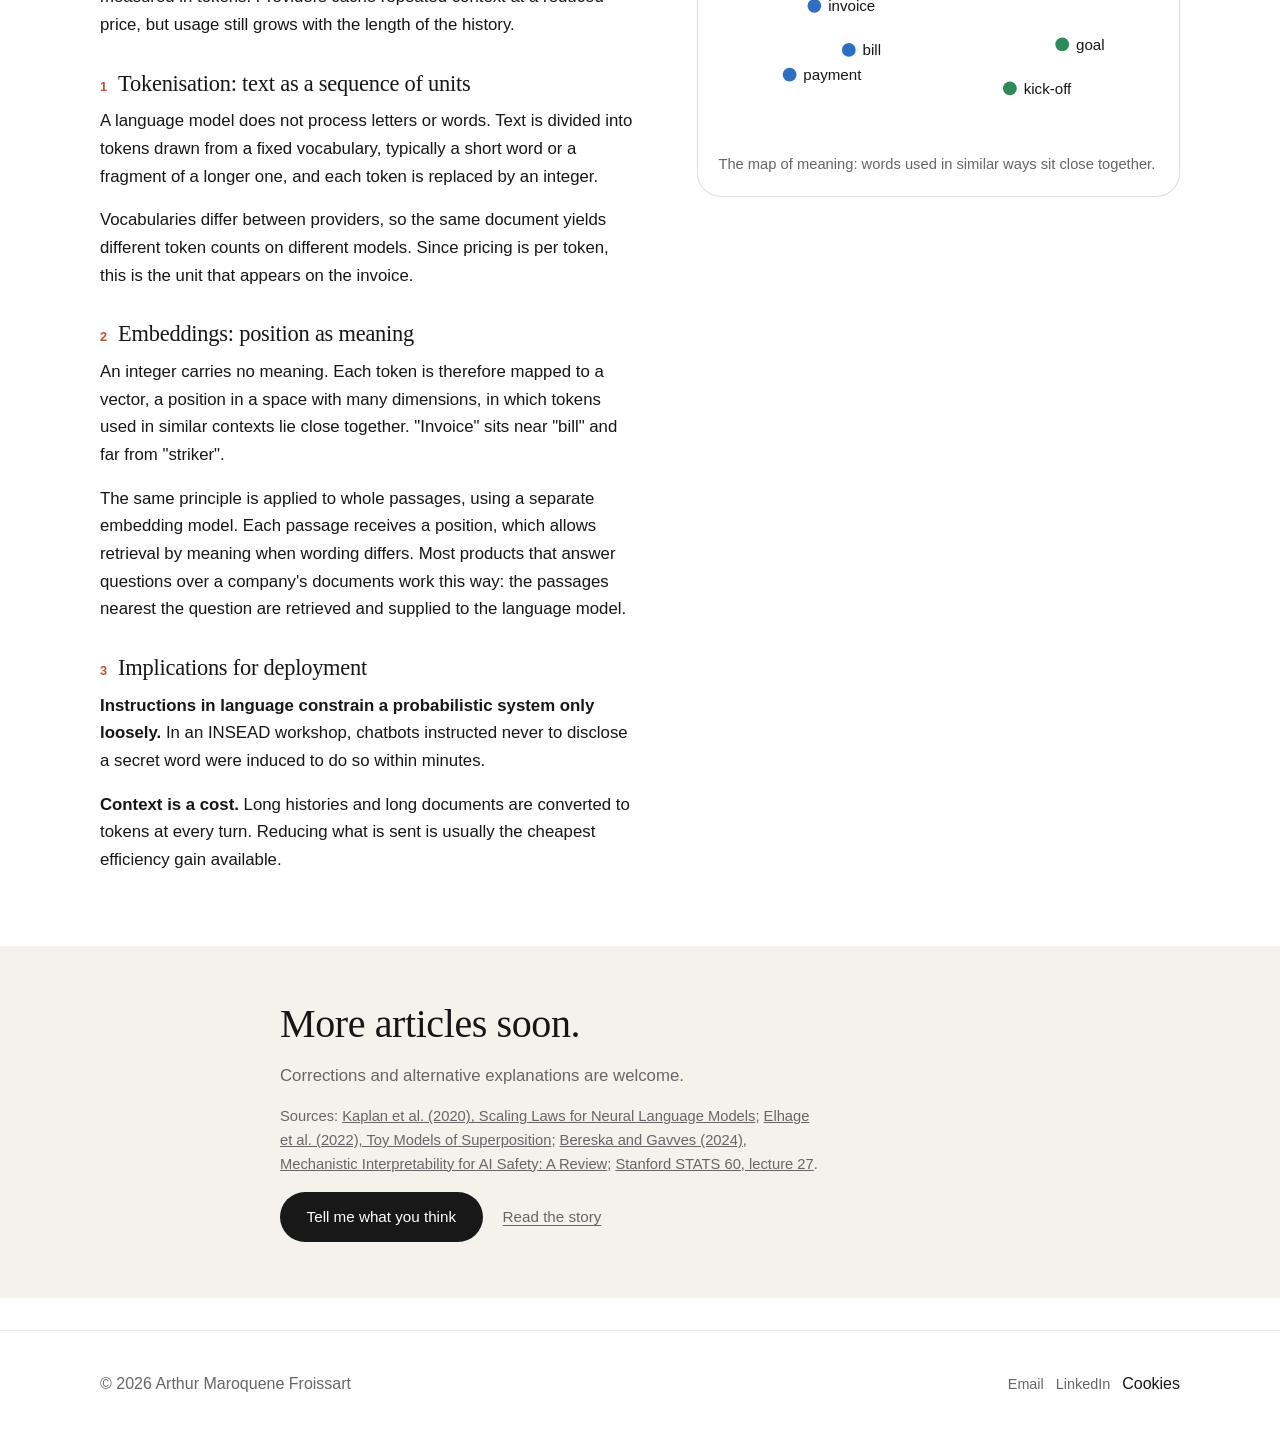
==== commit b0e06383: "make the site readable by search engines and AI assistants: schema, robots, sitemap, llms.txt, full " ====
--- a/ai-for-gtm.html
+++ b/ai-for-gtm.html
@@ -13,6 +13,7 @@
   <meta property="og:image:height" content="630">
   <meta name="twitter:card" content="summary_large_image">
   <link rel="icon" href="data:image/svg+xml,%3Csvg xmlns='http://www.w3.org/2000/svg' viewBox='0 0 64 64'%3E%3Crect width='64' height='64' rx='16' fill='%23181818'/%3E%3Ctext x='32' y='42' font-family='Georgia,serif' font-size='30' fill='%23fff' text-anchor='middle'%3EA%3C/text%3E%3C/svg%3E">
+  <link rel="canonical" href="https://arthurmf.com/ai-for-gtm.html">
   <link rel="stylesheet" href="style.css">
   <link rel="stylesheet" href="gtm.css">
   <script>document.documentElement.classList.add("js");</script>
@@ -185,7 +186,7 @@
 
   <footer class="site-footer">
     <div class="container site-footer__inner">
-      <span class="text-muted">&copy; 2026 Arthur Froissart</span>
+      <span class="text-muted">&copy; 2026 Arthur Maroquene Froissart</span>
       <nav class="cluster" aria-label="Contact">
         <a href="mailto:arthurmf.amf@gmail.com">Email</a>
         <a href="https://www.linkedin.com/in/arthurmf/" target="_blank" rel="noopener">LinkedIn</a>
--- a/style.css
+++ b/style.css
@@ -4159,3 +4159,20 @@
 }
 @media (prefers-reduced-motion: reduce) { .hero-card__slide { transition: filter 0.5s ease; } }
 .hero--show .hero__schools { margin-bottom: 1.25rem; }
+
+/* v1.4.1: latest-research teaser at the end of the landing page */
+.research-teaser { display: grid; grid-template-columns: minmax(0, 1fr); gap: 1.5rem; padding: clamp(1.4rem, 4vw, 2.5rem); border-radius: 2rem; background: var(--tint-blue, #eef2f6); color: var(--color-text); text-decoration: none; transition: transform 0.4s var(--ease-out), box-shadow 0.4s ease; }
+.research-teaser:hover { transform: translateY(-2px); box-shadow: 0 18px 40px -26px rgba(0, 0, 0, 0.35); }
+.research-teaser__copy { display: flex; flex-direction: column; gap: 0.6rem; }
+.research-teaser__title { font-family: var(--font-display); font-size: clamp(1.7rem, 1.3rem + 1.6vw, 2.4rem); line-height: 1.1; letter-spacing: -0.02em; }
+.research-teaser__text { color: var(--color-muted); max-width: 40rem; }
+.research-teaser__cta { margin-top: 0.4rem; font-weight: 600; }
+.research-teaser:hover .research-teaser__cta .arrow { transform: translateX(3px); }
+.research-teaser__stat { display: flex; flex-direction: column; gap: 0.35rem; align-self: center; padding: 1.25rem 1.4rem; border-radius: 1.25rem; background: rgba(255, 255, 255, 0.7); }
+.research-teaser__num { font-family: var(--font-display); font-size: 3rem; line-height: 1; color: var(--color-accent); }
+.research-teaser__label { font-size: 0.9rem; }
+.research-teaser__src { font-size: 0.75rem; color: var(--color-muted); }
+@media (min-width: 900px) { .research-teaser { grid-template-columns: minmax(0, 1.6fr) minmax(0, 1fr); gap: 3rem; align-items: center; } }
+
+/* v1.4.1: use more of large screens */
+@media (min-width: 1500px) { :root { --container-width: 1280px; } }
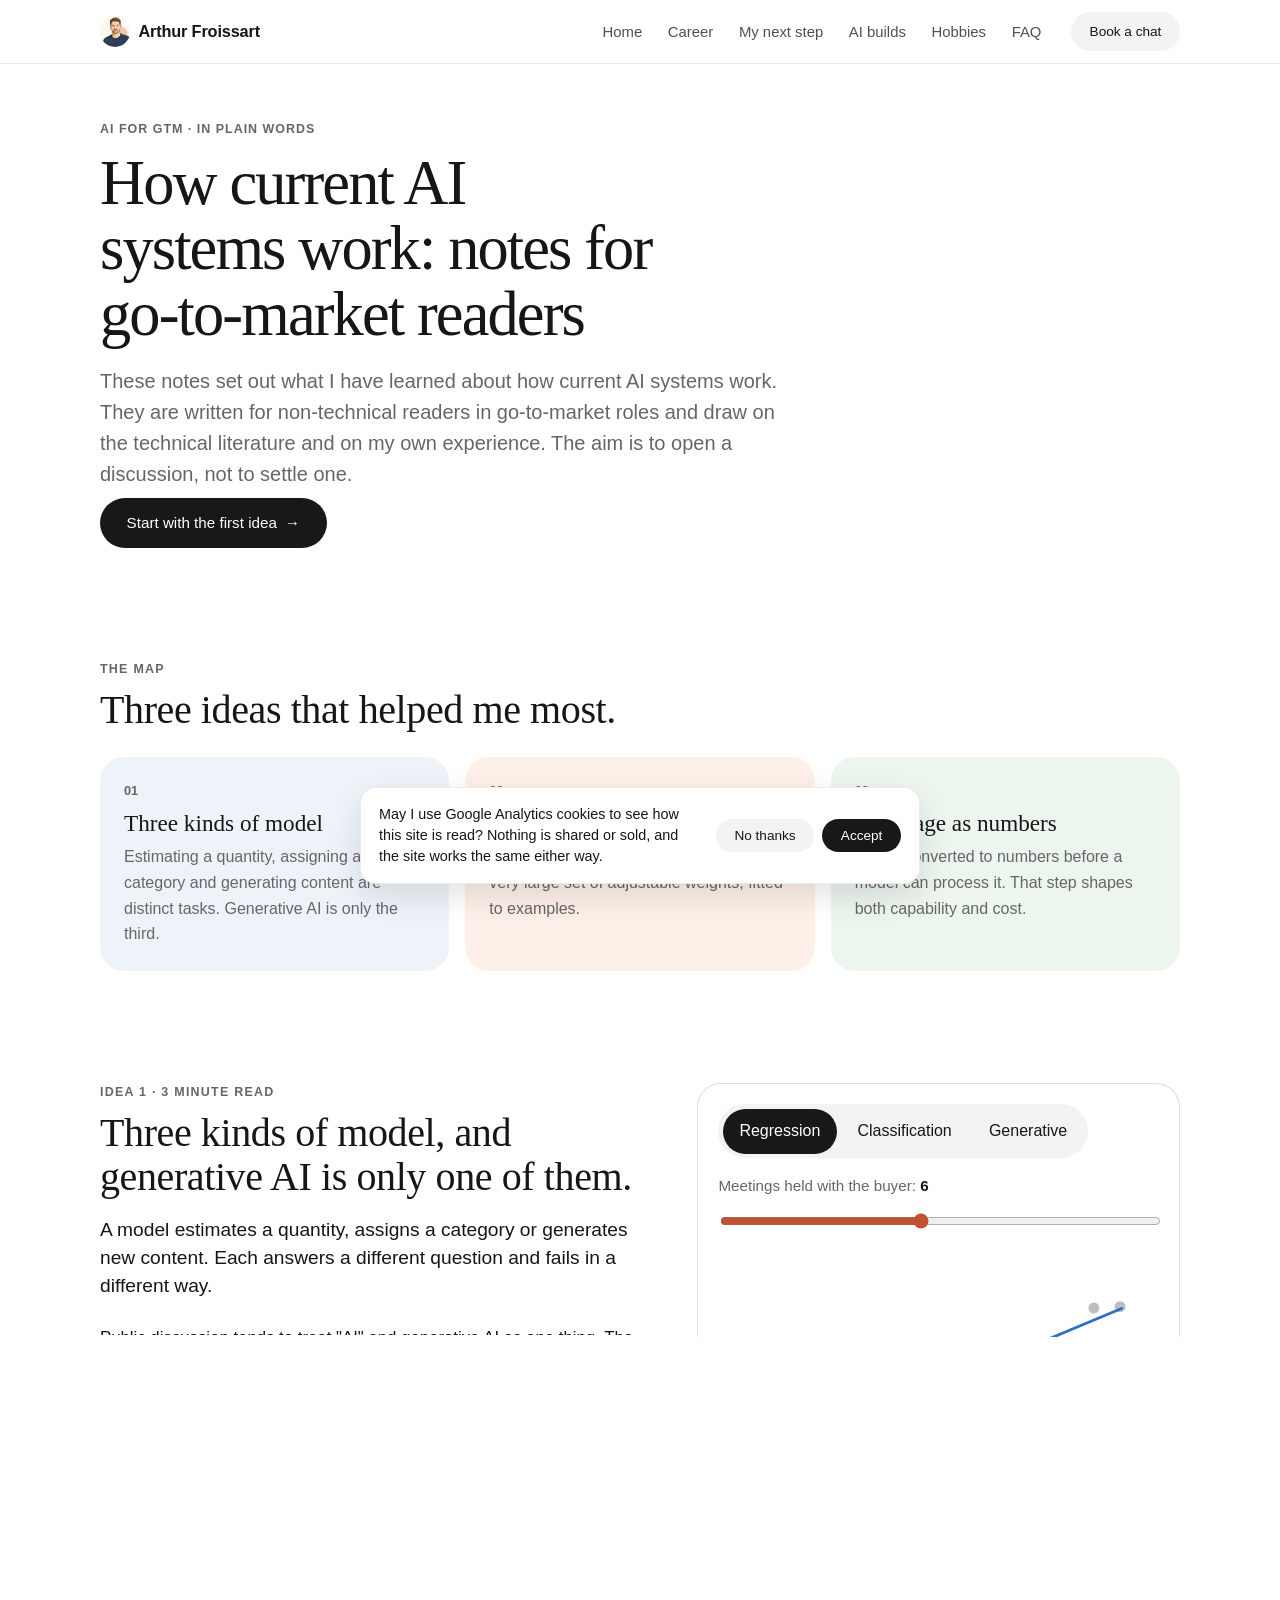
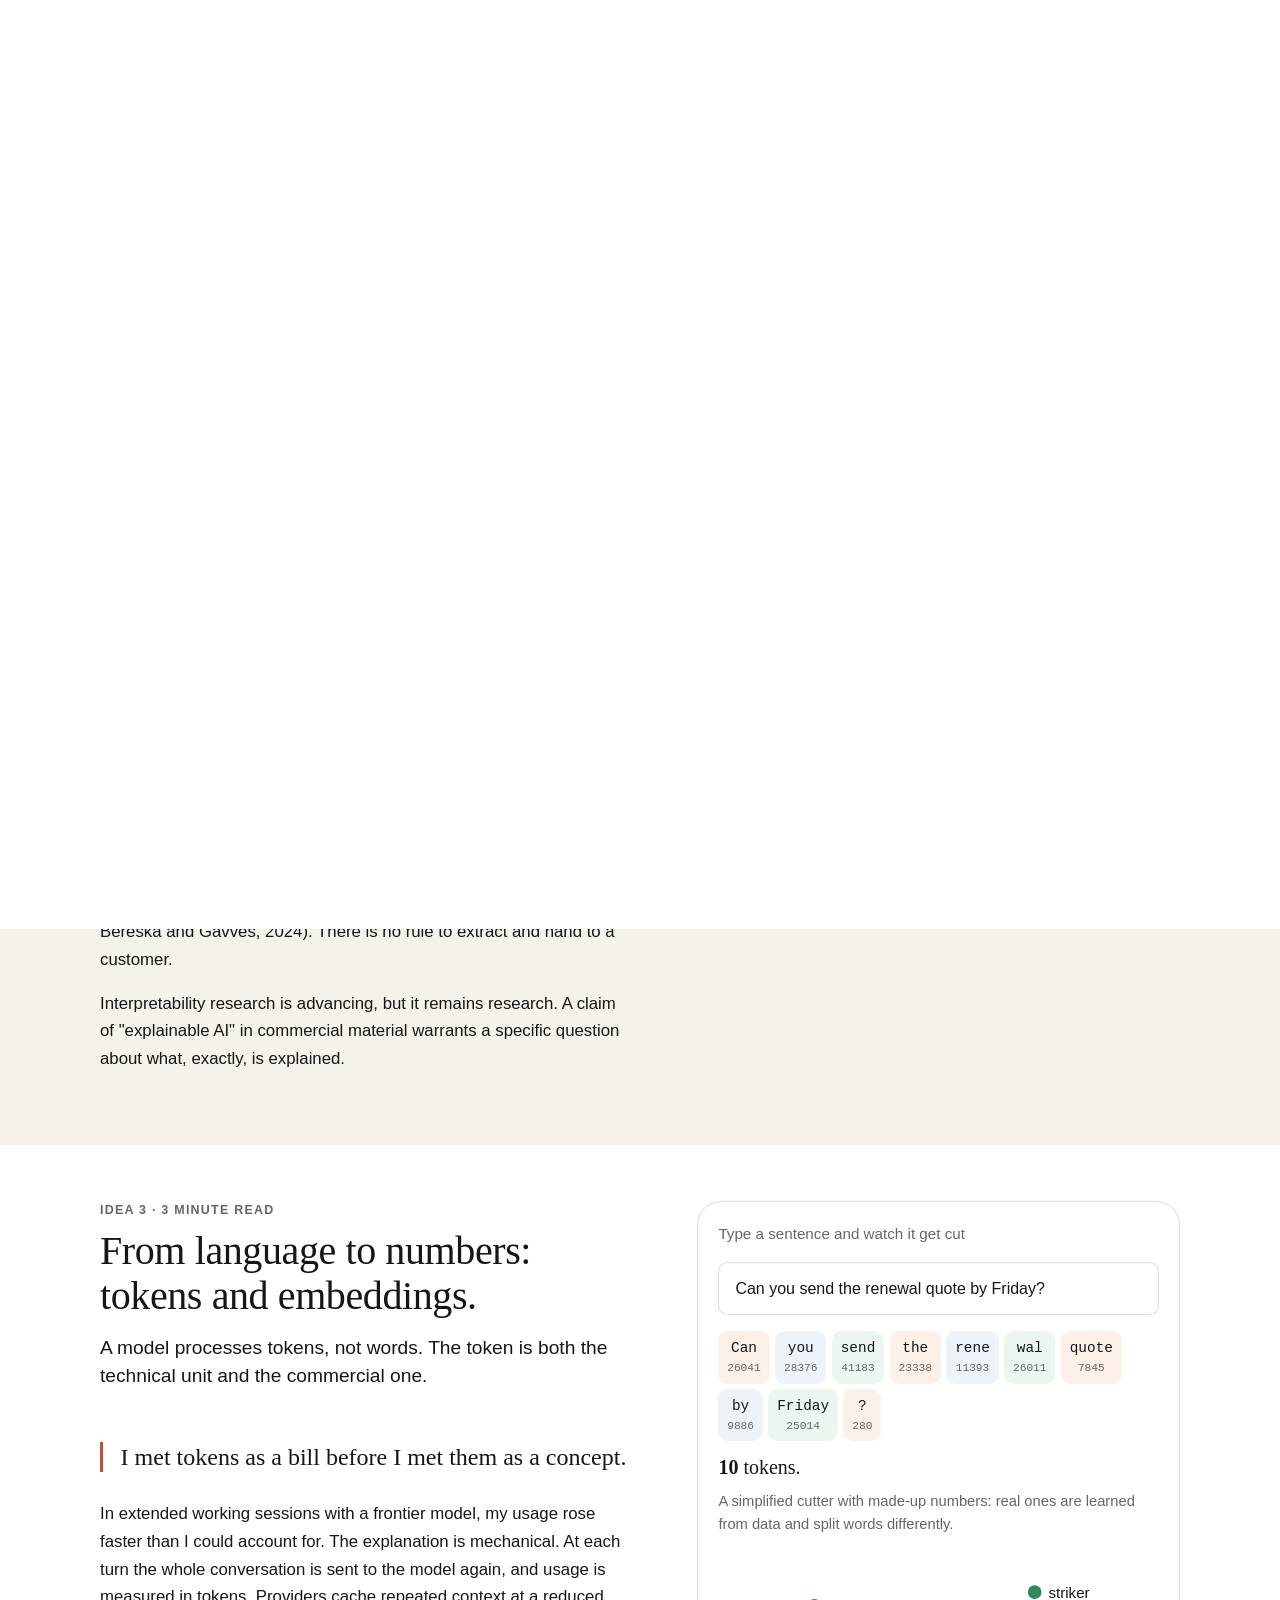
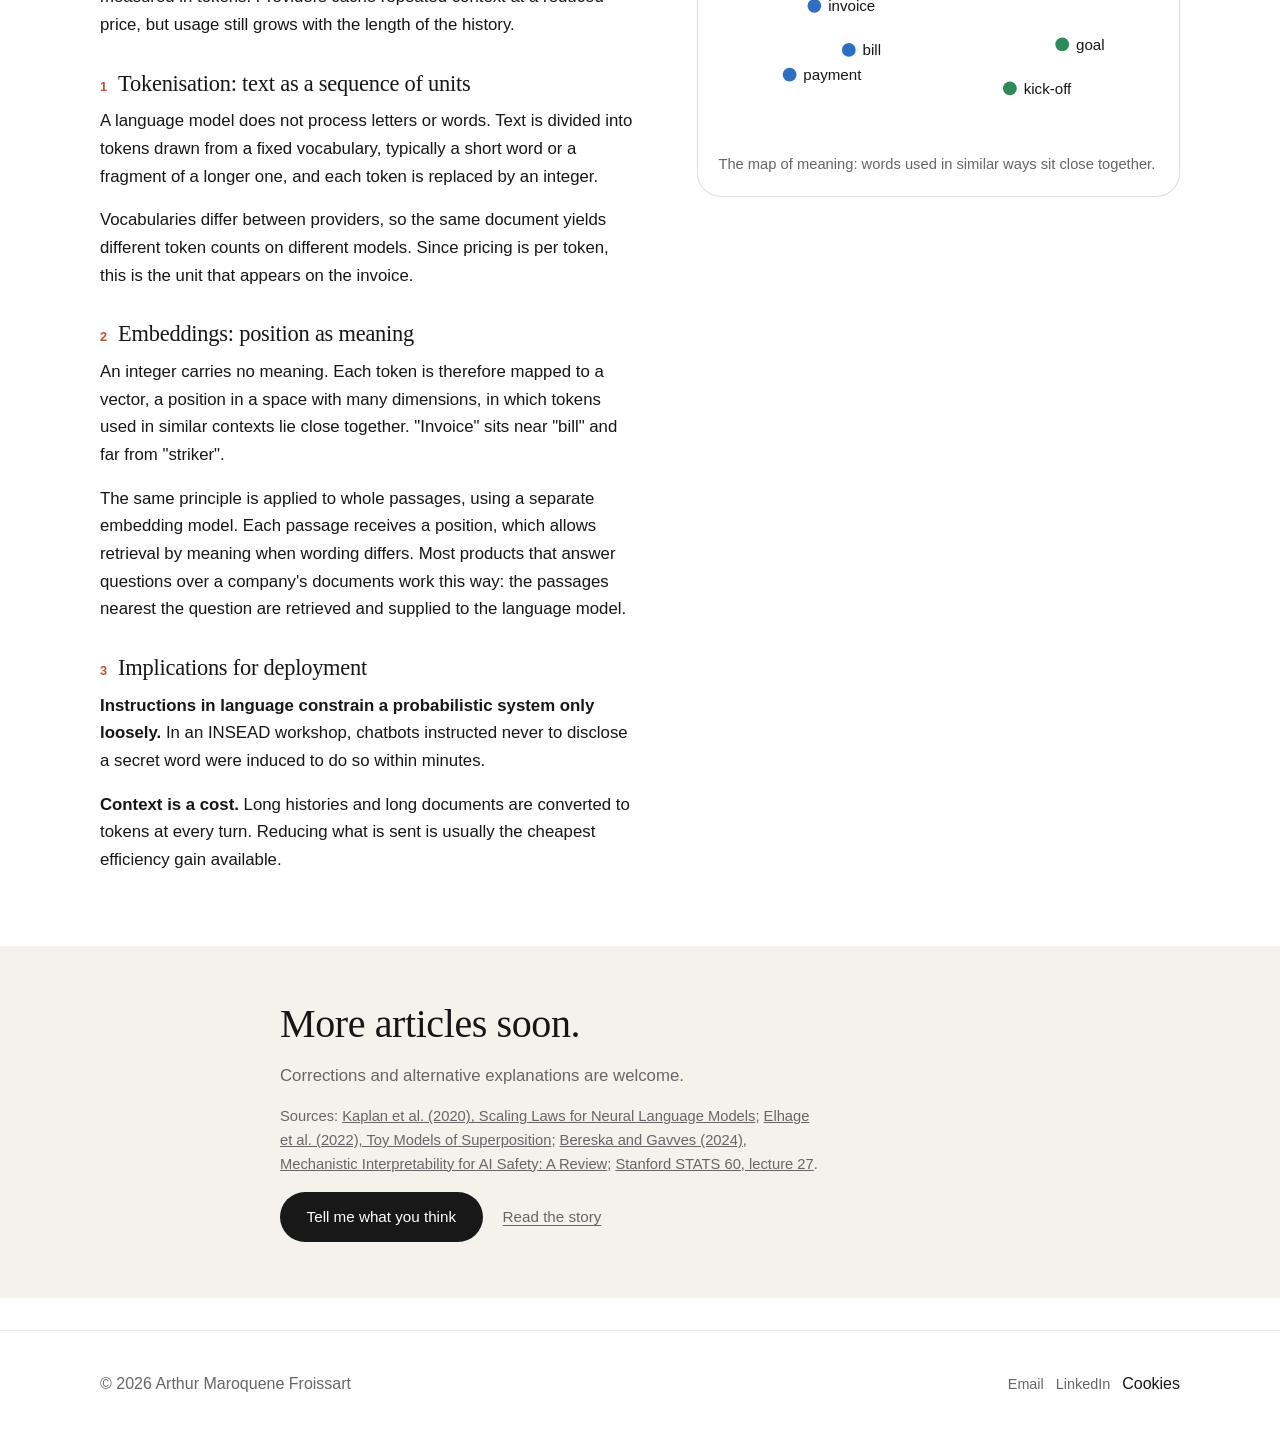
==== commit 710a9c16: "fix CV contact line, add real favicon files, put full name in home title Co-Authored-By: Claude Opus" ====
--- a/ai-for-gtm.html
+++ b/ai-for-gtm.html
@@ -12,7 +12,10 @@
   <meta property="og:image:width" content="1200">
   <meta property="og:image:height" content="630">
   <meta name="twitter:card" content="summary_large_image">
-  <link rel="icon" href="data:image/svg+xml,%3Csvg xmlns='http://www.w3.org/2000/svg' viewBox='0 0 64 64'%3E%3Crect width='64' height='64' rx='16' fill='%23181818'/%3E%3Ctext x='32' y='42' font-family='Georgia,serif' font-size='30' fill='%23fff' text-anchor='middle'%3EA%3C/text%3E%3C/svg%3E">
+  <link rel="icon" href="/favicon.ico" sizes="48x48">
+  <link rel="icon" href="/favicon.svg" type="image/svg+xml">
+  <link rel="icon" href="/favicon-192.png" type="image/png" sizes="192x192">
+  <link rel="apple-touch-icon" href="/apple-touch-icon.png">
   <link rel="canonical" href="https://arthurmf.com/ai-for-gtm.html">
   <link rel="stylesheet" href="style.css">
   <link rel="stylesheet" href="gtm.css">
